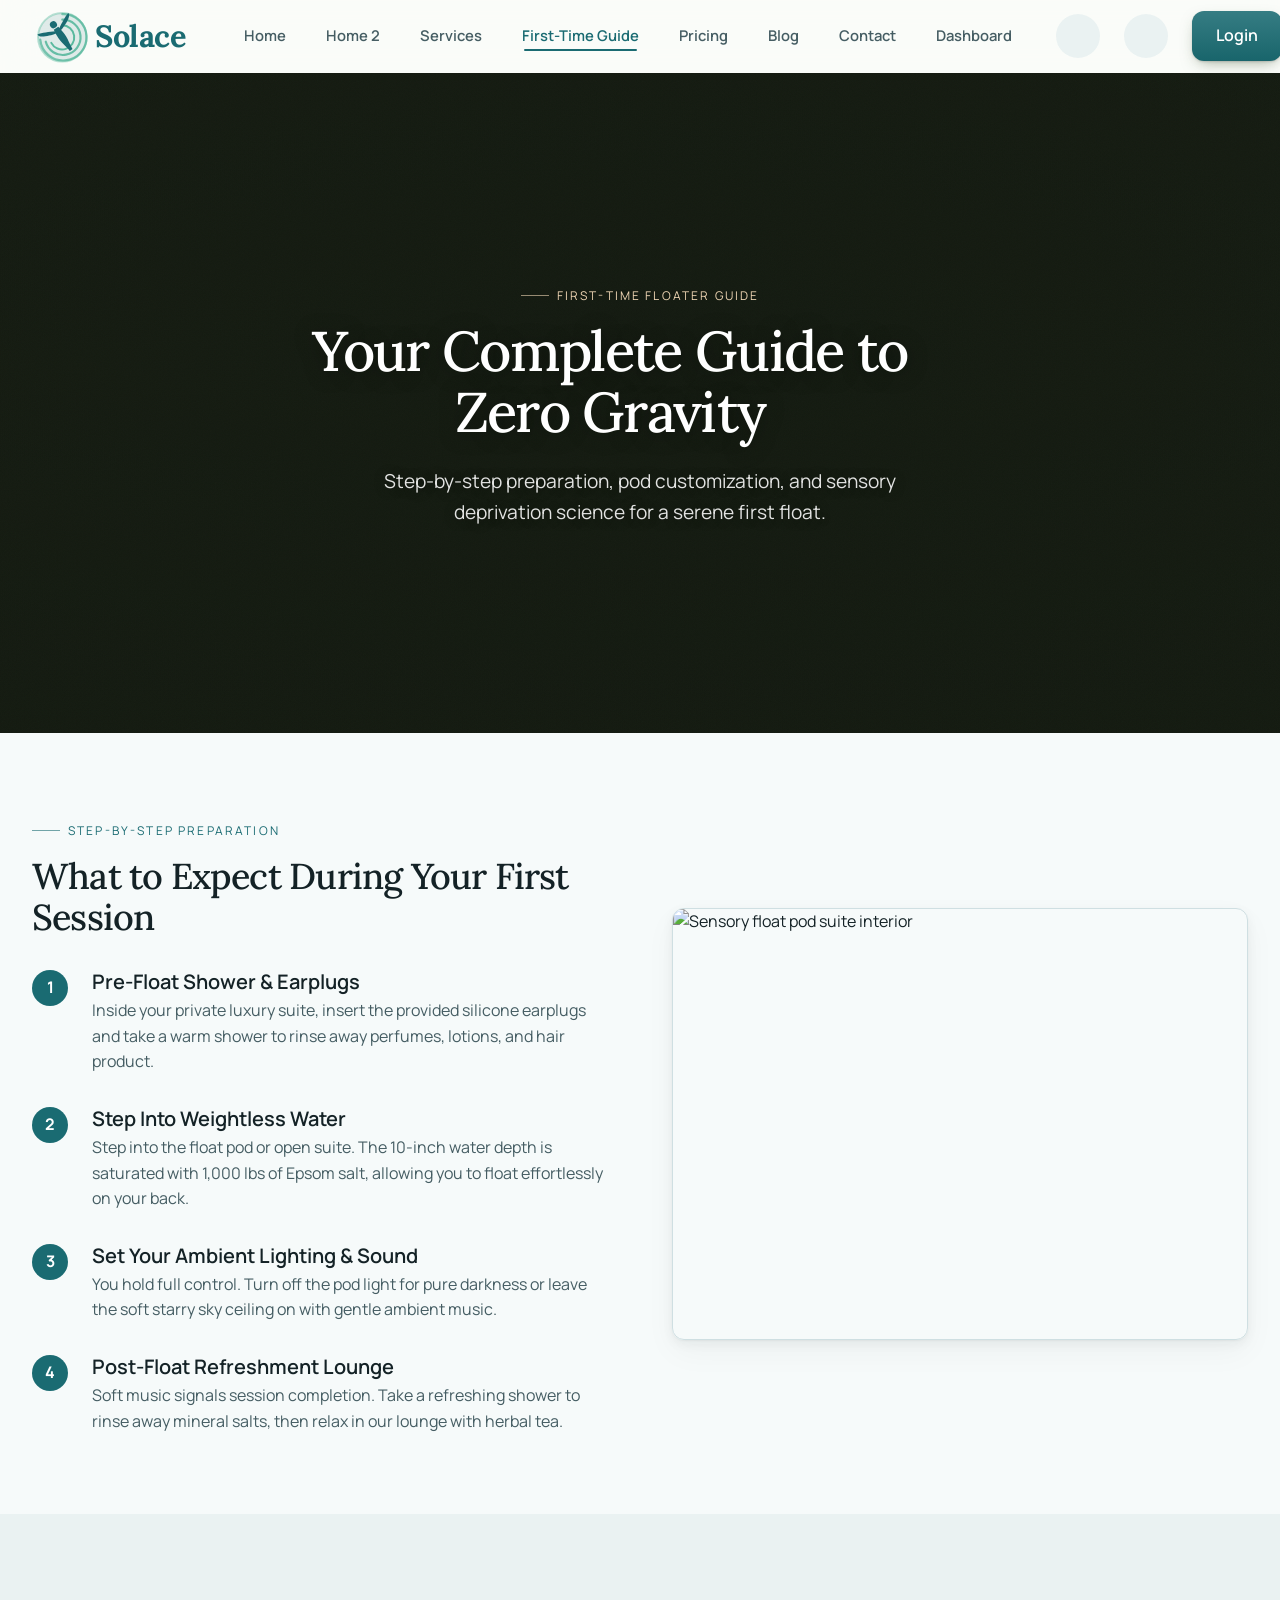
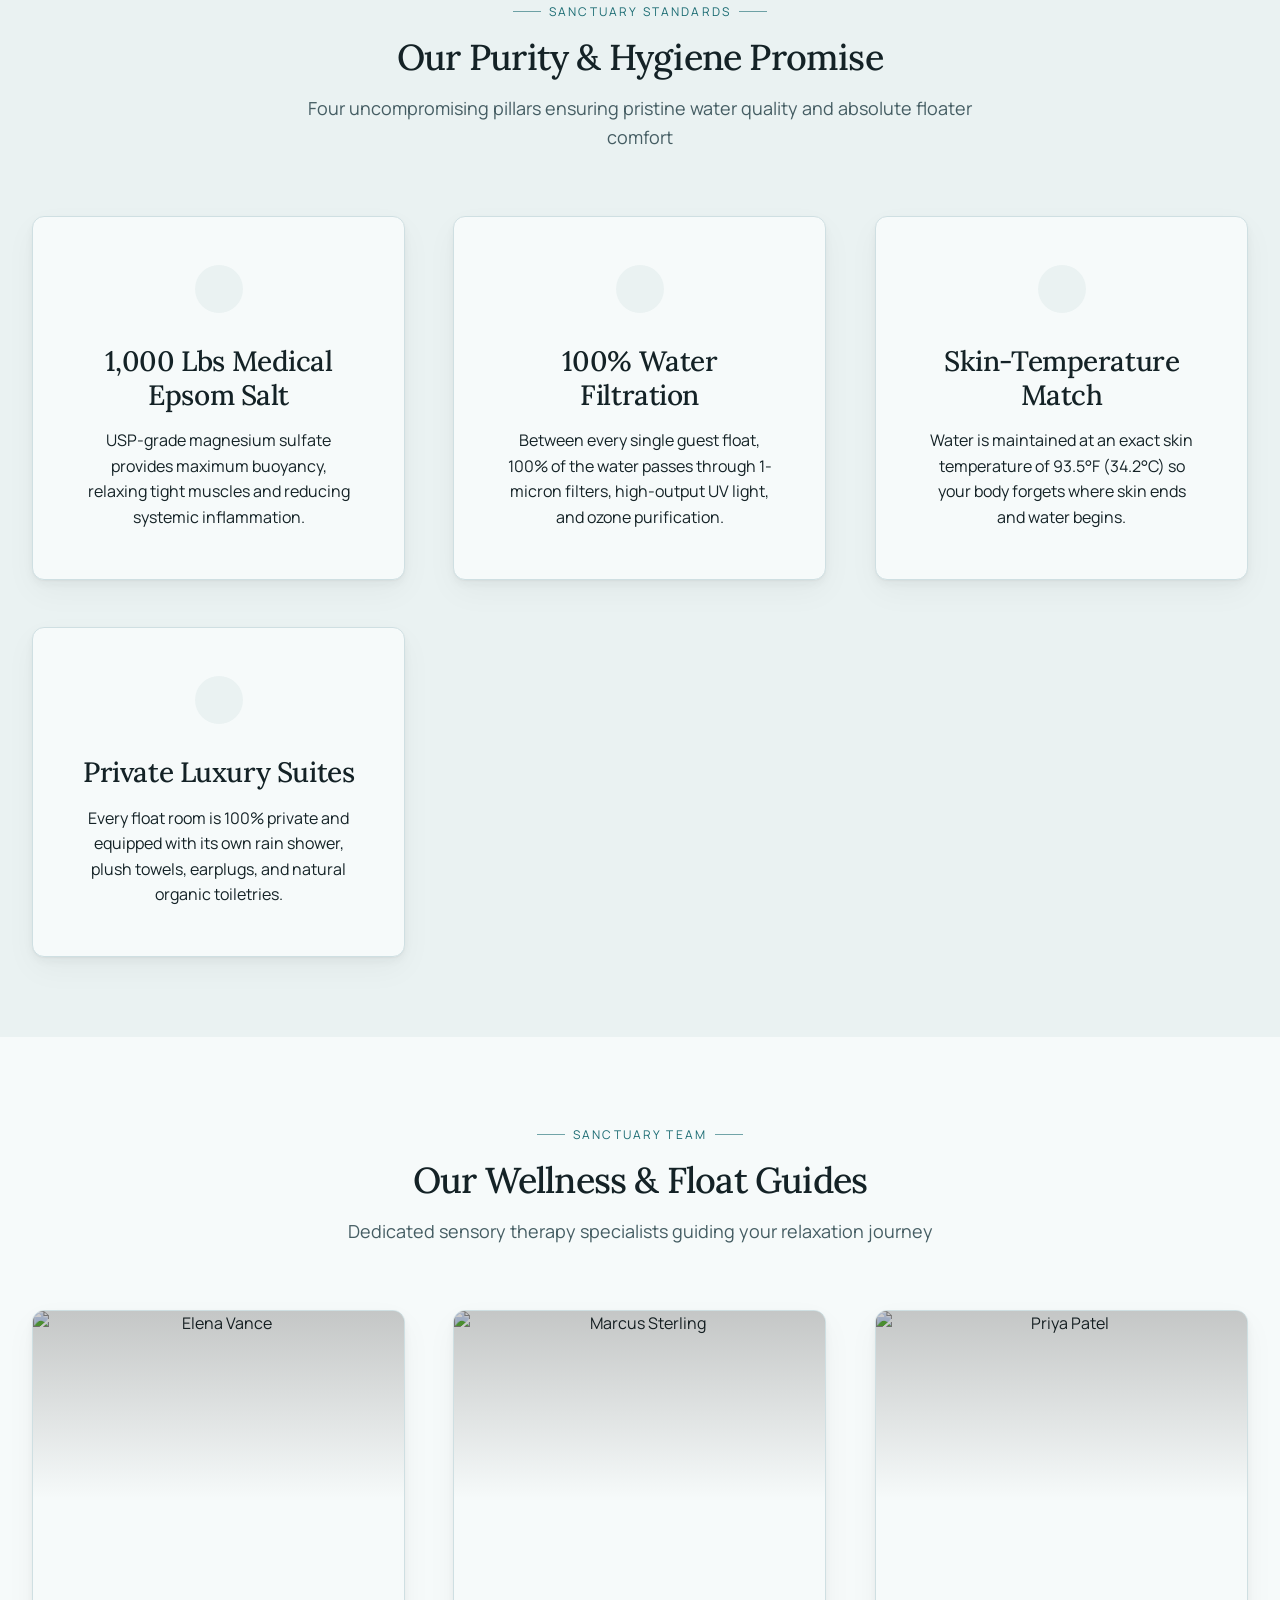
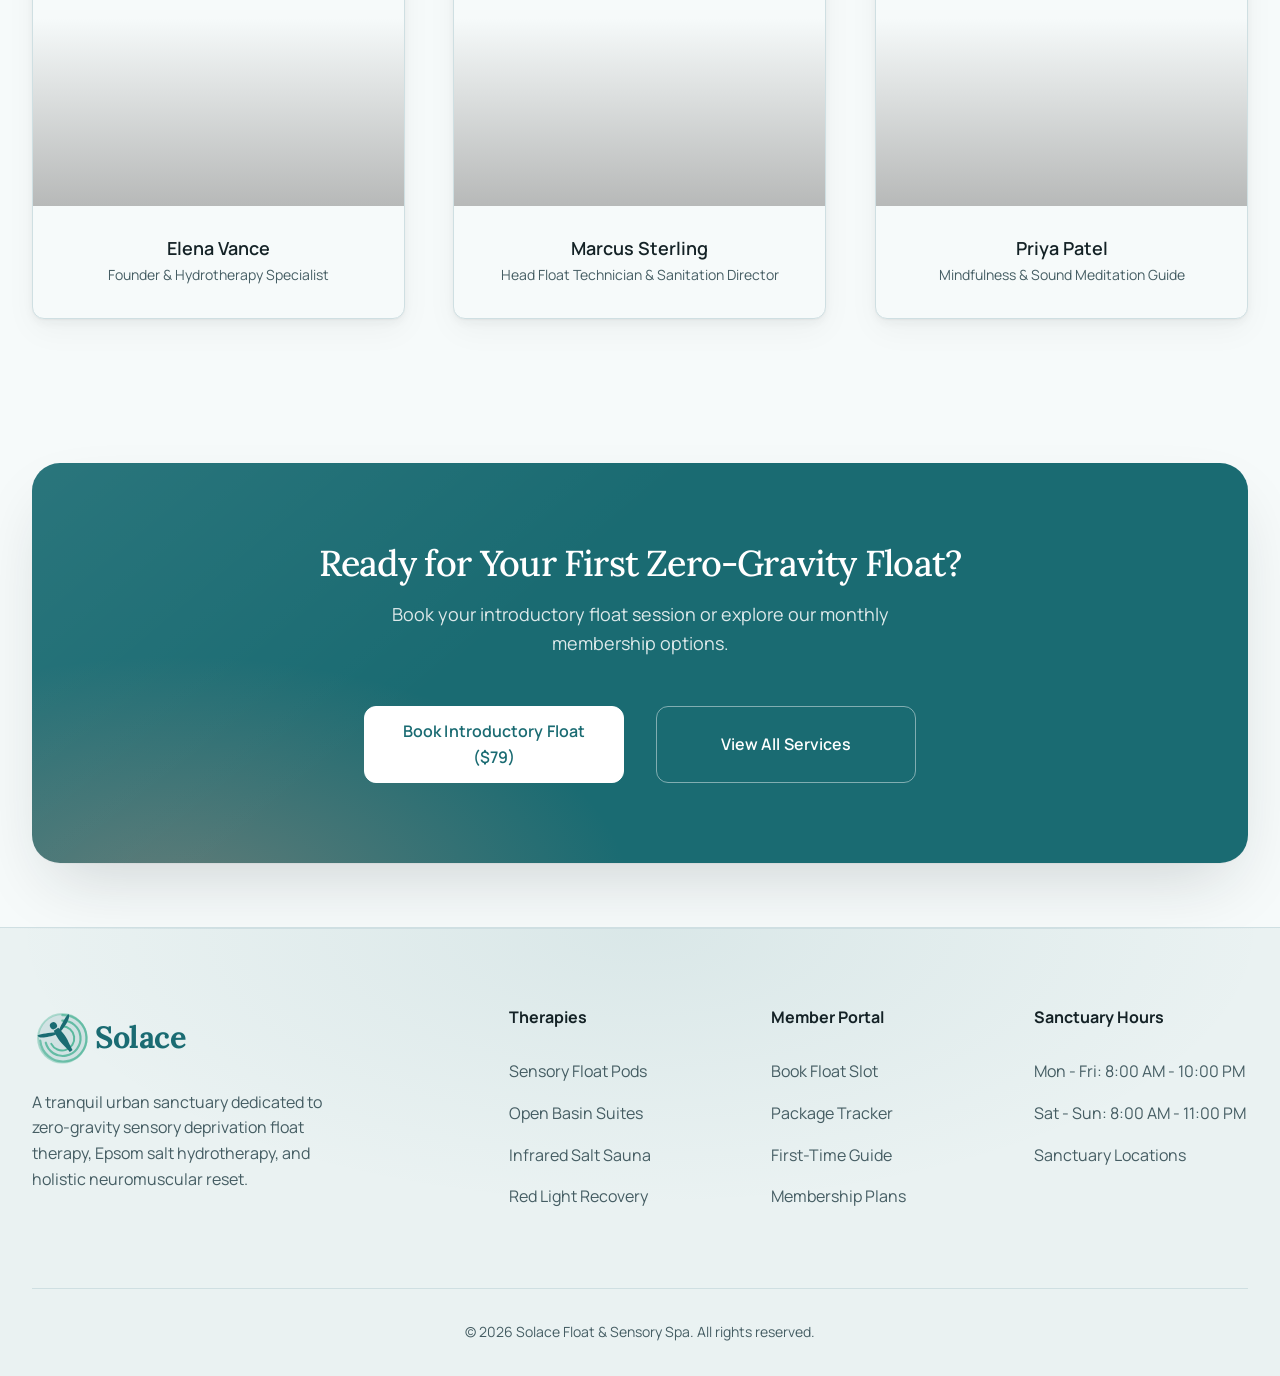
==== about.html @ 0d4f6004 "First commit" ====
<!DOCTYPE html>
<html lang="en">

<head>
    <meta charset="UTF-8">
    <meta name="viewport" content="width=device-width, initial-scale=1.0">
    <title>First-Time Floater Guide & Spa Story | Solace Float Spa</title>
    <link rel="icon" type="image/svg+xml" href="assets/images/favicon.svg">
    <meta name="description"
        content="Everything you need to know for your first float session at Solace Float Spa. Step-by-step preparation, zero-gravity buoyancy science, and sanctuary hygiene standards.">

    <!-- CSS -->
    <link rel="stylesheet" href="assets/css/style.css">
    <link rel="stylesheet" href="assets/css/rtl.css">

    <!-- Phosphor Icons -->
    <script src="https://unpkg.com/@phosphor-icons/web"></script>

    <style>
        .mission-media {
            border-radius: var(--radius-soft);
            overflow: hidden;
            border: 1px solid var(--color-border);
            box-shadow: var(--shadow-soft);
            transition: transform var(--transition-premium),
                box-shadow var(--transition-premium),
                border-color var(--transition-premium);
        }

        .mission-media img {
            display: block;
            width: 100%;
            height: 100%;
            object-fit: cover;
            transition: transform 0.7s var(--ease-premium);
        }

        .mission-media:hover {
            transform: translateY(-4px);
            box-shadow: var(--shadow-hover);
            border-color: var(--color-brand-secondary);
        }

        .mission-media:hover img {
            transform: scale(1.06);
        }

        .values-grid {
            display: grid;
            grid-template-columns: repeat(auto-fit, minmax(280px, 1fr));
            gap: var(--space-6);
            margin-top: var(--space-8);
        }

        .value-card {
            background: var(--color-bg-primary);
            border: 1px solid var(--color-border);
            padding: var(--space-6);
            border-radius: var(--radius-soft);
            text-align: center;
            transition: transform var(--transition-fast);
        }

        .value-card:hover {
            transform: translateY(-4px);
            box-shadow: var(--shadow-soft);
        }

        .value-icon {
            width: 48px;
            height: 48px;
            background: var(--color-bg-secondary);
            color: var(--color-brand-accent);
            border-radius: 50%;
            display: flex;
            align-items: center;
            justify-content: center;
            font-size: 1.5rem;
            margin: 0 auto var(--space-4);
        }

        .team-grid {
            display: grid;
            grid-template-columns: repeat(auto-fit, minmax(220px, 1fr));
            gap: var(--space-6);
            margin-top: var(--space-8);
        }

        .team-card {
            background: var(--color-bg-primary);
            border: 1px solid var(--color-border);
            border-radius: var(--radius-soft);
            overflow: hidden;
            text-align: center;
            transition: transform var(--transition-fast);
        }

        .team-card:hover {
            transform: translateY(-4px);
            box-shadow: var(--shadow-soft);
        }

        .team-img-wrapper {
            aspect-ratio: 3 / 4;
            overflow: hidden;
        }

        .team-img {
            display: block;
            width: 100%;
            height: 100%;
            object-fit: cover;
        }

        .team-info {
            padding: var(--space-4);
        }

        .team-info h4 {
            font-size: 1.125rem;
            margin-bottom: 0.25rem;
        }

        .team-info p {
            color: var(--color-text-secondary);
            font-size: 0.875rem;
        }
    </style>
</head>

<body style="background-color: var(--color-bg-primary);">
    <!-- Navbar -->
    <header class="navbar">
        <div class="container navbar-container">
            <a href="index.html" class="navbar-brand">
                <svg class="brand-logo" viewBox="0 0 200 60" preserveAspectRatio="xMinYMid meet" role="img" aria-label="Solace">
                    <title>Solace</title>
                    <g transform="translate(4, 4) scale(1.15)">
                        <circle cx="24" cy="24" r="22" fill="#1A6B72" opacity="0.12"/>
                        <circle cx="24" cy="24" r="22" fill="none" stroke="#52B69A" stroke-width="1.8" opacity="0.4"/>
                        <path d="M 24 3 A 21 21 0 1 1 4 26" fill="none" stroke="#52B69A" stroke-width="2" stroke-linecap="round" opacity="0.75"/>
                        <path d="M 24 8 A 16 16 0 1 1 9 28" fill="none" stroke="#52B69A" stroke-width="2" stroke-linecap="round" opacity="0.85"/>
                        <path d="M 24 13 A 11 11 0 1 1 14 29" fill="none" stroke="#52B69A" stroke-width="1.8" stroke-linecap="round" opacity="0.95"/>
                        <g transform="translate(24, 24) rotate(-35) translate(-24, -24)">
                            <circle cx="24" cy="10" r="3.2" fill="#1A6B72"/>
                            <path d="M 21.5 14 C 21.5 14 20 22 21 28 C 22 33 22.5 38 22.5 38 L 25.5 38 C 25.5 38 26 33 27 28 C 28 22 26.5 14 26.5 14 Z" fill="#1A6B72"/>
                            <path d="M 22 16 C 17 13 11 10 7 9 C 6.5 10.5 8 12.5 12 14.5 C 16 16.5 21.5 18 21.5 18 Z" fill="#1A6B72"/>
                            <path d="M 26 16 C 31 13 37 10 41 9 C 41.5 10.5 40 12.5 36 14.5 C 32 16.5 26.5 18 26.5 18 Z" fill="#1A6B72"/>
                        </g>
                    </g>
                    <text class="brand-text" x="66" y="42" font-family="'Lora','Georgia',serif" font-weight="700" font-size="34" letter-spacing="-0.5" fill="currentColor">Solace</text>
                </svg>
            </a>

            <nav class="navbar-menu">
                <ul class="navbar-nav">
                    <li><a href="index.html" class="nav-link">Home</a></li>
                    <li><a href="home2.html" class="nav-link">Home 2</a></li>
                    <li><a href="browse-schools.html" class="nav-link">Services</a></li>
                    <li><a href="about.html" class="nav-link active">First-Time Guide</a></li>
                    <li><a href="application-detail.html" class="nav-link">Pricing</a></li>
                    <li><a href="blog.html" class="nav-link">Blog</a></li>
                    <li><a href="contact.html" class="nav-link">Contact</a></li>
                    <li><a href="parent-dashboard.html" class="nav-link">Dashboard</a></li>
                </ul>
                <div class="navbar-actions">
                    <button class="theme-toggle" aria-label="Toggle Theme">
                        <i class="ph ph-moon"></i>
                    </button>
                    <button class="rtl-toggle" aria-label="Toggle RTL">
                        <i class="ph ph-arrows-left-right"></i>
                    </button>
                    <a href="login.html" class="btn btn-primary">Login</a>
                </div>
            </nav>

            <!-- Mobile Toggle -->
            <button class="nav-toggle" aria-label="Open Menu">
                <i class="ph ph-list"></i>
            </button>
        </div>
    </header>

    <!-- Mobile Drawer -->
    <div class="drawer-overlay" id="drawerOverlay"></div>
    <div class="mobile-drawer" id="mobileDrawer">
        <div class="drawer-header">
            <a href="index.html" class="navbar-brand">
                <svg class="brand-logo" viewBox="0 0 180 56" preserveAspectRatio="xMinYMid meet" role="img" aria-label="Solace">
                    <title>Solace</title>
                    <g transform="translate(2, 2) scale(1.05)">
                        <circle cx="24" cy="24" r="22" fill="#1A6B72" opacity="0.12"/>
                        <circle cx="24" cy="24" r="22" fill="none" stroke="#52B69A" stroke-width="1.8" opacity="0.4"/>
                        <path d="M 24 3 A 21 21 0 1 1 4 26" fill="none" stroke="#52B69A" stroke-width="2" stroke-linecap="round" opacity="0.75"/>
                        <path d="M 24 8 A 16 16 0 1 1 9 28" fill="none" stroke="#52B69A" stroke-width="2" stroke-linecap="round" opacity="0.85"/>
                        <path d="M 24 13 A 11 11 0 1 1 14 29" fill="none" stroke="#52B69A" stroke-width="1.8" stroke-linecap="round" opacity="0.95"/>
                        <g transform="translate(24, 24) rotate(-35) translate(-24, -24)">
                            <circle cx="24" cy="10" r="3.2" fill="#1A6B72"/>
                            <path d="M 21.5 14 C 21.5 14 20 22 21 28 C 22 33 22.5 38 22.5 38 L 25.5 38 C 25.5 38 26 33 27 28 C 28 22 26.5 14 26.5 14 Z" fill="#1A6B72"/>
                            <path d="M 22 16 C 17 13 11 10 7 9 C 6.5 10.5 8 12.5 12 14.5 C 16 16.5 21.5 18 21.5 18 Z" fill="#1A6B72"/>
                            <path d="M 26 16 C 31 13 37 10 41 9 C 41.5 10.5 40 12.5 36 14.5 C 32 16.5 26.5 18 26.5 18 Z" fill="#1A6B72"/>
                        </g>
                    </g>
                    <text class="brand-text" x="62" y="39" font-family="'Lora','Georgia',serif" font-weight="700" font-size="30" letter-spacing="-0.5" fill="currentColor">Solace</text>
                </svg>
            </a>
            <button class="drawer-close" aria-label="Close Menu">
                <i class="ph ph-x"></i>
            </button>
        </div>
        <nav class="drawer-nav">
            <a href="index.html" class="nav-link">Home</a>
            <a href="home2.html" class="nav-link">Home 2</a>
            <a href="browse-schools.html" class="nav-link">Services</a>
            <a href="about.html" class="nav-link active">First-Time Guide</a>
            <a href="application-detail.html" class="nav-link">Pricing</a>
            <a href="blog.html" class="nav-link">Blog</a>
            <a href="contact.html" class="nav-link">Contact</a>
            <a href="parent-dashboard.html" class="nav-link">Dashboard</a>
        </nav>
        <div class="drawer-actions">
            <div style="display: flex; gap: var(--space-2); margin-bottom: var(--space-4);">
                <button class="theme-toggle" aria-label="Toggle Theme">
                    <i class="ph ph-moon"></i>
                </button>
                <button class="rtl-toggle" aria-label="Toggle RTL">
                    <i class="ph ph-arrows-left-right"></i>
                </button>
            </div>
            <a href="login.html" class="btn btn-primary" style="width: 100%;">Login</a>
        </div>
    </div>

    <!-- Main Content -->
    <main>
        <!-- Page Header -->
        <section class="section hero-bg hero-bg--left"
            style="--hero-image: url('https://images.unsplash.com/photo-1544161515-4ab6ce6db874?auto=format&fit=crop&w=2000&q=80'); padding: var(--space-10) 0;">
            <div class="container">
                <div class="hero-bg-inner">
                    <span class="eyebrow">First-Time Floater Guide</span>
                    <h1 style="max-width: 700px; margin-bottom: var(--space-3);">Your Complete Guide to Zero Gravity</h1>
                    <p class="hero-lead" style="max-width: 600px;">Step-by-step preparation, pod customization, and sensory deprivation science for a serene first float.</p>
                </div>
            </div>
        </section>

        <!-- Guide Steps Section -->
        <section class="section">
            <div class="container">
                <div style="display: grid; grid-template-columns: repeat(auto-fit, minmax(320px, 1fr)); gap: var(--space-8); align-items: center;">
                    <div>
                        <span class="eyebrow">Step-By-Step Preparation</span>
                        <h2 style="font-family: var(--font-display); margin-bottom: var(--space-4);">What to Expect During Your First Session</h2>
                        
                        <div style="display: flex; flex-direction: column; gap: var(--space-4);">
                            <div style="display: flex; gap: var(--space-3);">
                                <div style="width: 36px; height: 36px; border-radius: 50%; background: var(--color-brand-accent); color: white; display: flex; align-items: center; justify-content: center; font-weight: 700; flex-shrink: 0;">1</div>
                                <div>
                                    <h4 style="margin-bottom: 0.25rem;">Pre-Float Shower &amp; Earplugs</h4>
                                    <p style="color: var(--color-text-secondary); margin: 0;">Inside your private luxury suite, insert the provided silicone earplugs and take a warm shower to rinse away perfumes, lotions, and hair product.</p>
                                </div>
                            </div>
                            <div style="display: flex; gap: var(--space-3);">
                                <div style="width: 36px; height: 36px; border-radius: 50%; background: var(--color-brand-accent); color: white; display: flex; align-items: center; justify-content: center; font-weight: 700; flex-shrink: 0;">2</div>
                                <div>
                                    <h4 style="margin-bottom: 0.25rem;">Step Into Weightless Water</h4>
                                    <p style="color: var(--color-text-secondary); margin: 0;">Step into the float pod or open suite. The 10-inch water depth is saturated with 1,000 lbs of Epsom salt, allowing you to float effortlessly on your back.</p>
                                </div>
                            </div>
                            <div style="display: flex; gap: var(--space-3);">
                                <div style="width: 36px; height: 36px; border-radius: 50%; background: var(--color-brand-accent); color: white; display: flex; align-items: center; justify-content: center; font-weight: 700; flex-shrink: 0;">3</div>
                                <div>
                                    <h4 style="margin-bottom: 0.25rem;">Set Your Ambient Lighting &amp; Sound</h4>
                                    <p style="color: var(--color-text-secondary); margin: 0;">You hold full control. Turn off the pod light for pure darkness or leave the soft starry sky ceiling on with gentle ambient music.</p>
                                </div>
                            </div>
                            <div style="display: flex; gap: var(--space-3);">
                                <div style="width: 36px; height: 36px; border-radius: 50%; background: var(--color-brand-accent); color: white; display: flex; align-items: center; justify-content: center; font-weight: 700; flex-shrink: 0;">4</div>
                                <div>
                                    <h4 style="margin-bottom: 0.25rem;">Post-Float Refreshment Lounge</h4>
                                    <p style="color: var(--color-text-secondary); margin: 0;">Soft music signals session completion. Take a refreshing shower to rinse away mineral salts, then relax in our lounge with herbal tea.</p>
                                </div>
                            </div>
                        </div>
                    </div>
                    <div class="mission-media" style="aspect-ratio: 4/3;">
                        <img src="https://images.unsplash.com/photo-1519823551278-64ac92734fb1?auto=format&fit=crop&w=1200&q=80" alt="Sensory float pod suite interior">
                    </div>
                </div>
            </div>
        </section>

        <!-- Our Purity Values -->
        <section class="section" style="background-color: var(--color-bg-secondary);">
            <div class="container">
                <div class="section-header" style="text-align: center;">
                    <span class="eyebrow">Sanctuary Standards</span>
                    <h2>Our Purity &amp; Hygiene Promise</h2>
                    <p class="subtext">Four uncompromising pillars ensuring pristine water quality and absolute floater comfort</p>
                </div>

                <div class="values-grid">
                    <div class="value-card">
                        <div class="value-icon">
                            <i class="ph ph-drop"></i>
                        </div>
                        <h3>1,000 Lbs Medical Epsom Salt</h3>
                        <p>USP-grade magnesium sulfate provides maximum buoyancy, relaxing tight muscles and reducing systemic inflammation.</p>
                    </div>

                    <div class="value-card">
                        <div class="value-icon">
                            <i class="ph ph-shield-check"></i>
                        </div>
                        <h3>100% Water Filtration</h3>
                        <p>Between every single guest float, 100% of the water passes through 1-micron filters, high-output UV light, and ozone purification.</p>
                    </div>

                    <div class="value-card">
                        <div class="value-icon">
                            <i class="ph ph-thermometer"></i>
                        </div>
                        <h3>Skin-Temperature Match</h3>
                        <p>Water is maintained at an exact skin temperature of 93.5°F (34.2°C) so your body forgets where skin ends and water begins.</p>
                    </div>

                    <div class="value-card">
                        <div class="value-icon">
                            <i class="ph ph-house-line"></i>
                        </div>
                        <h3>Private Luxury Suites</h3>
                        <p>Every float room is 100% private and equipped with its own rain shower, plush towels, earplugs, and natural organic toiletries.</p>
                    </div>
                </div>
            </div>
        </section>

        <!-- Float Guides Team -->
        <section class="section">
            <div class="container">
                <div class="section-header" style="text-align: center;">
                    <span class="eyebrow">Sanctuary Team</span>
                    <h2>Our Wellness &amp; Float Guides</h2>
                    <p class="subtext">Dedicated sensory therapy specialists guiding your relaxation journey</p>
                </div>

                <div class="team-grid">
                    <div class="team-card">
                        <div class="team-img-wrapper">
                            <img src="https://images.unsplash.com/photo-1544005313-94ddf0286df2?auto=format&fit=crop&w=600&q=80" alt="Elena Vance" class="team-img">
                        </div>
                        <div class="team-info">
                            <h4>Elena Vance</h4>
                            <p>Founder &amp; Hydrotherapy Specialist</p>
                        </div>
                    </div>
                    <div class="team-card">
                        <div class="team-img-wrapper">
                            <img src="https://images.unsplash.com/photo-1507003211169-0a1dd7228f2d?auto=format&fit=crop&w=600&q=80" alt="Marcus Sterling" class="team-img">
                        </div>
                        <div class="team-info">
                            <h4>Marcus Sterling</h4>
                            <p>Head Float Technician &amp; Sanitation Director</p>
                        </div>
                    </div>
                    <div class="team-card">
                        <div class="team-img-wrapper">
                            <img src="https://images.unsplash.com/photo-1573496359142-b8d87734a5a2?auto=format&fit=crop&w=600&q=80" alt="Priya Patel" class="team-img">
                        </div>
                        <div class="team-info">
                            <h4>Priya Patel</h4>
                            <p>Mindfulness &amp; Sound Meditation Guide</p>
                        </div>
                    </div>
                </div>
            </div>
        </section>

        <!-- CTA Section -->
        <section class="section"
            style="background-color: var(--color-brand-accent); color: white; text-align: center; margin: var(--space-8) var(--space-4); border-radius: var(--radius-soft);">
            <div class="container">
                <h2 style="color: white; font-family: var(--font-display);">Ready for Your First Zero-Gravity Float?</h2>
                <p style="color: rgba(255,255,255,0.85); font-size: 1.125rem; max-width: 600px; margin: 0 auto var(--space-6);">
                    Book your introductory float session or explore our monthly membership options.</p>
                <div class="cta-actions">
                    <a href="register.html" class="btn cta-btn cta-btn-solid">Book Introductory Float ($79)</a>
                    <a href="browse-schools.html" class="btn cta-btn cta-btn-ghost">View All Services</a>
                </div>
            </div>
        </section>
    </main>

    <!-- Footer -->
    <footer class="footer">
        <div class="container">
            <div class="footer-grid">
                <div class="footer-brand">
                    <a href="index.html" class="navbar-brand">
                        <svg class="brand-logo" viewBox="0 0 200 60" preserveAspectRatio="xMinYMid meet" role="img" aria-label="Solace">
                            <title>Solace</title>
                            <g transform="translate(4, 4) scale(1.15)">
                                <circle cx="24" cy="24" r="22" fill="#1A6B72" opacity="0.12"/>
                                <circle cx="24" cy="24" r="22" fill="none" stroke="#52B69A" stroke-width="1.8" opacity="0.4"/>
                                <path d="M 24 3 A 21 21 0 1 1 4 26" fill="none" stroke="#52B69A" stroke-width="2" stroke-linecap="round" opacity="0.75"/>
                                <path d="M 24 8 A 16 16 0 1 1 9 28" fill="none" stroke="#52B69A" stroke-width="2" stroke-linecap="round" opacity="0.85"/>
                                <path d="M 24 13 A 11 11 0 1 1 14 29" fill="none" stroke="#52B69A" stroke-width="1.8" stroke-linecap="round" opacity="0.95"/>
                                <g transform="translate(24, 24) rotate(-35) translate(-24, -24)">
                                    <circle cx="24" cy="10" r="3.2" fill="#1A6B72"/>
                                    <path d="M 21.5 14 C 21.5 14 20 22 21 28 C 22 33 22.5 38 22.5 38 L 25.5 38 C 25.5 38 26 33 27 28 C 28 22 26.5 14 26.5 14 Z" fill="#1A6B72"/>
                                    <path d="M 22 16 C 17 13 11 10 7 9 C 6.5 10.5 8 12.5 12 14.5 C 16 16.5 21.5 18 21.5 18 Z" fill="#1A6B72"/>
                                    <path d="M 26 16 C 31 13 37 10 41 9 C 41.5 10.5 40 12.5 36 14.5 C 32 16.5 26.5 18 26.5 18 Z" fill="#1A6B72"/>
                                </g>
                            </g>
                            <text class="brand-text" x="66" y="42" font-family="'Lora','Georgia',serif" font-weight="700" font-size="34" letter-spacing="-0.5" fill="currentColor">Solace</text>
                        </svg>
                    </a>
                    <p class="footer-desc">A tranquil urban sanctuary dedicated to zero-gravity sensory deprivation float therapy, Epsom salt hydrotherapy, and holistic neuromuscular reset.</p>
                    <div
                        style="display: flex; gap: var(--space-2); font-size: 1.5rem; color: var(--color-text-secondary);">
                        <a href="#" aria-label="Solace Float Spa on X"><i class="ph-fill ph-x-logo"></i></a>
                        <a href="#"><i class="ph-fill ph-facebook-logo"></i></a>
                        <a href="#"><i class="ph-fill ph-instagram-logo"></i></a>
                    </div>
                </div>

                <div>
                    <h4 class="footer-heading">Therapies</h4>
                    <ul class="footer-links">
                        <li><a href="browse-schools.html">Sensory Float Pods</a></li>
                        <li><a href="browse-schools.html">Open Basin Suites</a></li>
                        <li><a href="browse-schools.html">Infrared Salt Sauna</a></li>
                        <li><a href="browse-schools.html">Red Light Recovery</a></li>
                    </ul>
                </div>

                <div>
                    <h4 class="footer-heading">Member Portal</h4>
                    <ul class="footer-links">
                        <li><a href="parent-dashboard.html">Book Float Slot</a></li>
                        <li><a href="parent-dashboard.html">Package Tracker</a></li>
                        <li><a href="about.html">First-Time Guide</a></li>
                        <li><a href="application-detail.html">Membership Plans</a></li>
                    </ul>
                </div>

                <div>
                    <h4 class="footer-heading">Sanctuary Hours</h4>
                    <ul class="footer-links">
                        <li><a href="#">Mon - Fri: 8:00 AM - 10:00 PM</a></li>
                        <li><a href="#">Sat - Sun: 8:00 AM - 11:00 PM</a></li>
                        <li><a href="contact.html">Sanctuary Locations</a></li>
                    </ul>
                </div>
            </div>
            <div class="footer-bottom">
                <p>&copy; 2026 Solace Float &amp; Sensory Spa. All rights reserved.</p>
            </div>
        </div>
    </footer>

    <!-- Scripts -->
    <script src="assets/js/main.js"></script>
    <script src="assets/js/interactive.js"></script>
</body>

</html>
---- assets/css/style.css ----
/* 
  Solace Float Spa - Float Therapy & Sensory Deprivation Sanctuary
  Design System: Serene Mineral × Deep Tranquility
*/

@import url('https://fonts.googleapis.com/css2?family=Lora:ital,wght@0,400;0,500;0,600;1,400&family=Manrope:wght@400;500;600;700&display=swap');

:root {
  /* Colors - Base Theme (Light) */
  --color-bg-primary: #F6FAFA; /* Soft mineral tranquil mist */
  --color-bg-secondary: #EAF2F2; /* Mineral sea-foam stone */
  --color-text-primary: #142226; /* Deep ocean charcoal */
  --color-text-secondary: #455D63; /* Muted slate teal */
  --color-border: #CFDFE2;
  
  /* Brand Colors */
  --color-brand-primary: #EAF2F2; 
  --color-brand-secondary: #52B69A; /* Mineral Seafoam Accent */
  --color-brand-accent: #1A6B72; /* Deep Serene Spa Teal */
  --color-brand-accent-hover: #125157;
  --color-accent-ink: #1A6B72;   /* Accent used as *text* — overridden in dark */

  /* Status Palette */
  --color-status-applied: #2563EB;
  --color-status-applied-bg: #EFF6FF;
  --color-status-review: #8B5CF6;
  --color-status-review-bg: #F5F3FF;
  --color-status-shortlist: #14B8A6;
  --color-status-shortlist-bg: #F0FDFA;
  --color-status-interview: #F59E0B;
  --color-status-interview-bg: #FFFBEB;
  --color-status-admitted: #10B981;
  --color-status-admitted-bg: #ECFDF5;
  --color-status-waitlist: #EAB308;
  --color-status-waitlist-bg: #FEFCE8;
  --color-status-reject: #EF4444;
  --color-status-reject-bg: #FEF2F2;

  /* Typography */
  --font-display: 'Lora', serif;
  --font-body: 'Manrope', sans-serif;
  
  /* Spacing Scale (8px base) */
  --space-1: 0.5rem;   /* 8px */
  --space-2: 1rem;     /* 16px */
  --space-3: 1.5rem;   /* 24px */
  --space-4: 2rem;     /* 32px */
  --space-5: 2.5rem;   /* 40px */
  --space-6: 3rem;     /* 48px */
  --space-8: 4rem;     /* 64px */
  --space-10: 5rem;    /* 80px */
  --space-12: 6rem;    /* 96px */

  /* Border Radius */
  --radius-soft: 12px;
  --radius-full: 9999px;

  /* Shadows - layered for depth rather than a single flat blur */
  --shadow-soft:
    0 1px 2px rgba(20, 34, 38, 0.04),
    0 4px 12px rgba(20, 34, 38, 0.05),
    0 12px 32px rgba(20, 34, 38, 0.04);
  --shadow-hover:
    0 2px 4px rgba(20, 34, 38, 0.05),
    0 10px 24px rgba(20, 34, 38, 0.08),
    0 24px 56px rgba(20, 34, 38, 0.08);
  --shadow-inner: inset 0 2px 4px 0 rgba(0, 0, 0, 0.02);
  --shadow-lift:
    0 1px 1px rgba(20, 34, 38, 0.03),
    0 30px 70px -20px rgba(20, 34, 38, 0.18);

  /* Premium accents */
  --color-brass: #4A9E9B;          /* Muted aqua brass for hairlines & marks */
  --color-eyebrow: #1A6B72;
  --color-accent-tint: rgba(26, 107, 114, 0.08);
  --color-secondary-tint: rgba(82, 182, 154, 0.15);
  --surface-elevated: #FFFFFF;
  --hairline: linear-gradient(90deg, transparent, var(--color-border) 18%, var(--color-border) 82%, transparent);
  --sheen: linear-gradient(115deg, transparent 30%, rgba(255, 255, 255, 0.28) 50%, transparent 70%);
  --grain: url("data:image/svg+xml,%3Csvg xmlns='http://www.w3.org/2000/svg' width='160' height='160'%3E%3Cfilter id='n'%3E%3CfeTurbulence type='fractalNoise' baseFrequency='0.85' numOctaves='3'/%3E%3C/filter%3E%3Crect width='160' height='160' filter='url(%23n)' opacity='0.32'/%3E%3C/svg%3E");

  /* Radii */
  --radius-sm: 8px;
  --radius-lg: 20px;
  --radius-xl: 28px;

  /* Transitions */
  --transition-fast: 0.15s ease-in-out;
  --transition-normal: 0.3s ease-in-out;
  --ease-premium: cubic-bezier(0.16, 1, 0.3, 1);
  --ease-smooth: cubic-bezier(0.4, 0, 0.2, 1);
  --transition-premium: 0.5s var(--ease-premium);
}

/* Dark Theme Overrides */
[data-theme="dark"] {
  --color-bg-primary: #091316;
  --color-bg-secondary: #112025;
  --color-text-primary: #F0F8F8;
  --color-text-secondary: #92B1B7;
  --color-border: #1D333B;
  --color-brand-primary: #112025;
  --color-brand-accent: #187A83;
  --color-brand-accent-hover: #22939E;
  --color-accent-ink: #60D3C9;
  --color-eyebrow: #60D3C9;

  --shadow-soft:
    0 1px 2px rgba(0, 0, 0, 0.5),
    0 8px 24px rgba(0, 0, 0, 0.4);
  --shadow-hover:
    0 2px 4px rgba(0, 0, 0, 0.5),
    0 20px 48px rgba(0, 0, 0, 0.55);
  --shadow-lift: 0 30px 70px -20px rgba(0, 0, 0, 0.7);

  --color-accent-tint: rgba(96, 211, 201, 0.12);
  --color-secondary-tint: rgba(82, 182, 154, 0.16);
  --surface-elevated: #16272D;
  --sheen: linear-gradient(115deg, transparent 30%, rgba(255, 255, 255, 0.08) 50%, transparent 70%);

  /* Adjust status backgrounds for dark mode */
  --color-status-applied-bg: rgba(59, 130, 246, 0.15);
  --color-status-review-bg: rgba(139, 92, 246, 0.15);
  --color-status-shortlist-bg: rgba(20, 184, 166, 0.15);
  --color-status-interview-bg: rgba(245, 158, 11, 0.15);
  --color-status-admitted-bg: rgba(16, 185, 129, 0.15);
  --color-status-waitlist-bg: rgba(234, 179, 8, 0.15);
  --color-status-reject-bg: rgba(239, 68, 68, 0.15);
}

/* Base Reset & Styles */
*, *::before, *::after {
  box-sizing: border-box;
  margin: 0;
  padding: 0;
}

html {
  font-size: 16px;
  scroll-behavior: smooth;
}

body {
  font-family: var(--font-body);
  background-color: var(--color-bg-primary);
  color: var(--color-text-primary);
  line-height: 1.6;
  -webkit-font-smoothing: antialiased;
  -moz-osx-font-smoothing: grayscale;
  transition: background-color var(--transition-normal), color var(--transition-normal);
}

img, picture, video, canvas, svg {
  display: block;
  max-width: 100%;
}

input, button, textarea, select {
  font: inherit;
}

button {
  cursor: pointer;
  background: none;
  border: none;
  /* Without this a button keeps the UA ButtonText colour rather than the
     theme ink, so any button whose label is not explicitly coloured turns
     near-black on the dark surfaces (e.g. the dashboard message list). */
  color: inherit;
}

a {
  color: inherit;
  text-decoration: none;
  transition: color var(--transition-fast);
}

ul, ol {
  list-style: none;
}

/* Typography Base */
h1, h2, h3, h4, h5, h6 {
  font-family: var(--font-display);
  font-weight: 500;
  line-height: 1.2;
  color: var(--color-text-primary);
  margin-bottom: var(--space-2);
}

.dashboard-layout h1, .dashboard-layout h2, .dashboard-layout h3, 
.dashboard-layout h4, .dashboard-layout h5, .dashboard-layout h6 {
  font-family: var(--font-body); /* Dashboard uses grotesk */
  font-weight: 600;
}

h1 { font-size: 3rem; font-weight: 500; letter-spacing: -0.02em; } /* Max 580 effectively */
h2 { font-size: 2.25rem; font-weight: 500; letter-spacing: -0.01em; } /* Max 540 */
h3 { font-size: 1.75rem; font-weight: 500; } /* Max 520 */
h4 { font-size: 1.25rem; font-weight: 600; font-family: var(--font-body); }
h5 { font-size: 1rem; font-weight: 600; font-family: var(--font-body); }

p { margin-bottom: var(--space-3); }
p:last-child { margin-bottom: 0; }

/* Global Alignment (Step 3) */
.section-header {
  text-align: center;
  margin-bottom: var(--space-8);
  max-width: 700px;
  margin-inline: auto;
}

.section-header .subtext {
  color: var(--color-text-secondary);
  font-size: 1.125rem;
}

/* Layout Utilities */
.container {
  width: 100%;
  max-width: 1280px;
  margin: 0 auto;
  padding: 0 var(--space-4);
}

.section {
  padding: var(--space-10) 0;
}

/* Buttons */
.btn {
  display: inline-flex;
  align-items: center;
  justify-content: center;
  gap: var(--space-1);
  padding: 0.75rem 1.5rem;
  border-radius: var(--radius-soft);
  font-family: var(--font-body);
  font-weight: 600;
  font-size: 1rem;
  transition: all var(--transition-fast);
  text-align: center;
}

.btn-primary {
  background-color: var(--color-brand-accent);
  color: #FFFFFF;
}

.btn-primary:hover {
  background-color: var(--color-brand-accent-hover);
  transform: translateY(-1px);
}

.btn-secondary {
  background-color: var(--color-brand-secondary);
  color: #FFFFFF;
}

.btn-secondary:hover {
  filter: brightness(0.95);
  transform: translateY(-1px);
}

.btn-outline {
  background-color: transparent;
  border: 1px solid var(--color-border);
  color: var(--color-text-primary);
}

.btn-outline:hover {
  border-color: var(--color-text-primary);
  background-color: var(--color-bg-secondary);
}

.btn-ghost {
  background-color: transparent;
  color: var(--color-text-primary);
}

.btn-ghost:hover {
  background-color: var(--color-bg-secondary);
}

/* School Cards (Step 3) */
.school-card {
  display: flex;
  flex-direction: column;
  align-items: center;
  background-color: var(--color-bg-primary);
  border: 1px solid var(--color-border);
  border-radius: var(--radius-soft);
  overflow: hidden;
  transition: box-shadow var(--transition-fast), transform var(--transition-fast);
  height: 100%;
  text-align: center;
}

.school-card:hover {
  box-shadow: var(--shadow-hover);
  transform: translateY(-4px);
}

.school-card-img-wrapper {
  width: 100%;
  height: 200px;
  overflow: hidden;
  position: relative;
}

.school-card-img {
  width: 100%;
  height: 100%;
  object-fit: cover;
  transition: transform var(--transition-normal);
}

.school-card:hover .school-card-img {
  transform: scale(1.05);
}

.school-card-content {
  padding: var(--space-4);
  display: flex;
  flex-direction: column;
  align-items: center;
  flex-grow: 1;
  width: 100%;
}

.school-board-tag {
  background-color: var(--color-bg-secondary);
  color: var(--color-text-secondary);
  padding: 0.25rem 0.75rem;
  border-radius: var(--radius-full);
  font-size: 0.75rem;
  font-weight: 600;
  text-transform: uppercase;
  letter-spacing: 0.05em;
  margin-bottom: var(--space-2);
}

.school-name {
  font-family: var(--font-display);
  font-size: 1.25rem;
  font-weight: 600;
  margin-bottom: var(--space-1);
}

.school-location {
  display: flex;
  align-items: center;
  gap: 0.25rem;
  color: var(--color-text-secondary);
  font-size: 0.875rem;
  margin-bottom: var(--space-2);
}

.school-fees {
  font-weight: 600;
  color: var(--color-brand-accent);
  margin-top: auto;
  margin-bottom: var(--space-3);
}

.school-actions {
  display: flex;
  gap: var(--space-2);
  width: 100%;
  margin-top: auto;
}

.school-actions .btn {
  flex: 1;
  padding: 0.625rem 1rem;
}

/* Status Badges */
.status-badge {
  display: inline-flex;
  align-items: center;
  gap: 0.375rem;
  padding: 0.25rem 0.75rem;
  border-radius: var(--radius-full);
  font-size: 0.875rem;
  font-weight: 500;
  white-space: nowrap;
}

.status-badge i { font-size: 1rem; }

.status-applied { color: var(--color-status-applied); background-color: var(--color-status-applied-bg); }
.status-review { color: var(--color-status-review); background-color: var(--color-status-review-bg); }
.status-shortlist { color: var(--color-status-shortlist); background-color: var(--color-status-shortlist-bg); }
.status-interview { color: var(--color-status-interview); background-color: var(--color-status-interview-bg); }
.status-admitted { color: var(--color-status-admitted); background-color: var(--color-status-admitted-bg); }
.status-waitlist { color: var(--color-status-waitlist); background-color: var(--color-status-waitlist-bg); }
.status-reject { color: var(--color-status-reject); background-color: var(--color-status-reject-bg); }

/* Forms */
.form-group {
  margin-bottom: var(--space-3);
  text-align: left;
}

.form-label {
  display: block;
  font-weight: 500;
  margin-bottom: var(--space-1);
  color: var(--color-text-primary);
}

.form-control {
  width: 100%;
  padding: 0.75rem 1rem;
  border: 1px solid var(--color-border);
  border-radius: var(--radius-soft);
  background-color: var(--color-bg-primary);
  color: var(--color-text-primary);
  transition: border-color var(--transition-fast), box-shadow var(--transition-fast);
}

.form-control:focus {
  outline: none;
  border-color: var(--color-brand-accent);
  box-shadow: 0 0 0 3px rgba(45, 74, 34, 0.1);
}

/* Navbar */
.navbar {
  position: sticky;
  top: 0;
  z-index: 1000;
  background-color: rgba(253, 252, 248, 0.9);
  backdrop-filter: blur(8px);
  -webkit-backdrop-filter: blur(8px);
  border-bottom: 1px solid var(--color-border);
  transition: background-color var(--transition-normal), border-color var(--transition-normal);
}

[data-theme="dark"] .navbar {
  background-color: rgba(18, 18, 18, 0.9);
}

.navbar-container {
  display: flex;
  align-items: center;
  justify-content: space-between;
  height: 72px;
}

.navbar-brand {
  font-family: var(--font-display);
  font-size: 1.45rem;
  font-weight: 700;
  color: var(--color-brand-accent);
  display: flex;
  align-items: center;
  gap: var(--space-1);
  letter-spacing: -0.01em;
  transition: transform var(--transition-fast);
}

.navbar-brand:hover {
  transform: scale(1.02);
}

/* One lockup, one size, everywhere it appears: navbar, drawer, footer,
   auth cards and the dashboard sidebar/header. The wordmark lives inside
   the SVG, so it picks up the display font and the link colour (which the
   dark theme already remaps) via currentColor. */
.brand-logo {
  height: 2.25rem;
  /* Explicit ratio, not width:auto — a replaced element sized only by height
     collapses to near-zero inside a flex row (which is how the auth card and
     the RTL layouts render it). flex: none keeps it off the shrink pass. */
  aspect-ratio: 222 / 64;
  width: auto;
  flex: none;
  display: block;
  overflow: hidden;
  /* The wordmark is Latin; RTL must not reorder or right-anchor its runs */
  direction: ltr;
}

/* The auth cards carry nothing else above the heading, so the lockup leads */
.auth-brand .brand-logo { height: 3.25rem; }

.brand-logo .brand-text {
  font-family: var(--font-display);
  font-weight: 700;
  font-size: 32px;
  letter-spacing: -0.5px;
}

.navbar-menu {
  display: flex;
  align-items: center;
  gap: var(--space-4);
}

.navbar-nav {
  display: flex;
  align-items: center;
  gap: var(--space-2);
}

.nav-link {
  font-weight: 600;
  font-size: 0.925rem;
  color: var(--color-text-secondary);
  transition: all var(--transition-fast);
  padding: 0.5rem 0.75rem;
  border-radius: 8px;
  white-space: nowrap !important;
}

.nav-link:hover {
  color: var(--color-brand-accent);
  background-color: var(--color-bg-secondary);
}

.nav-link.active {
  color: var(--color-brand-accent);
  background-color: rgba(45, 74, 34, 0.08);
}

.navbar-actions {
  display: flex;
  align-items: center;
  gap: var(--space-3);
}

.nav-toggle {
  display: none;
  font-size: 1.5rem;
  color: var(--color-text-primary);
  width: 44px;
  height: 44px;
  align-items: center;
  justify-content: center;
}

.theme-toggle, .rtl-toggle {
  width: 44px;
  height: 44px;
  border-radius: var(--radius-full);
  display: flex;
  align-items: center;
  justify-content: center;
  color: var(--color-text-secondary);
  background-color: var(--color-bg-secondary);
  transition: all var(--transition-fast);
}

.theme-toggle:hover, .rtl-toggle:hover {
  color: var(--color-text-primary);
  background-color: var(--color-border);
}

/* Mobile Drawer */
.mobile-drawer {
  position: fixed;
  top: 0;
  right: -100%;
  width: 300px;
  height: 100vh;
  background-color: var(--color-bg-primary);
  box-shadow: var(--shadow-hover);
  z-index: 1001;
  padding: var(--space-4);
  transition: right var(--transition-normal);
  display: flex;
  flex-direction: column;
  overflow-y: auto;
}

.mobile-drawer.open {
  right: 0;
}

.drawer-header {
  display: flex;
  align-items: center;
  justify-content: space-between;
  margin-bottom: var(--space-4);
}

.drawer-close {
  font-size: 1.5rem;
  width: 44px;
  height: 44px;
  display: flex;
  align-items: center;
  justify-content: center;
}

.drawer-nav {
  display: flex;
  flex-direction: column;
  gap: var(--space-2);
  margin-bottom: var(--space-6);
}

.drawer-nav .nav-link {
  display: block;
  padding: var(--space-2) 0;
  font-size: 1.125rem;
  border-bottom: 1px solid var(--color-border);
}

.drawer-actions {
  display: flex;
  flex-direction: column;
  gap: var(--space-3);
  margin-top: auto;
}

.drawer-overlay {
  position: fixed;
  top: 0;
  left: 0;
  width: 100%;
  height: 100%;
  background-color: rgba(0,0,0,0.5);
  z-index: 1000;
  opacity: 0;
  visibility: hidden;
  transition: opacity var(--transition-normal);
}

.drawer-overlay.open {
  opacity: 1;
  visibility: visible;
}

/* Footer */
.footer {
  background-color: var(--color-bg-secondary);
  padding: var(--space-10) 0 var(--space-4);
  border-top: 1px solid var(--color-border);
}

.footer-grid {
  display: grid;
  grid-template-columns: 2fr 1fr 1fr 1fr;
  gap: var(--space-6);
  margin-bottom: var(--space-8);
}

.footer-brand .navbar-brand {
  margin-bottom: var(--space-3);
}

.footer-desc {
  color: var(--color-text-secondary);
  margin-bottom: var(--space-4);
  max-width: 300px;
}

.footer-heading {
  font-family: var(--font-body);
  font-size: 1rem;
  font-weight: 700;
  margin-bottom: var(--space-4);
}

.footer-links {
  display: flex;
  flex-direction: column;
  gap: var(--space-2);
}

.footer-links a {
  color: var(--color-text-secondary);
}

.footer-links a:hover {
  color: var(--color-brand-accent);
}

.footer-bottom {
  padding-top: var(--space-4);
  border-top: 1px solid var(--color-border);
  text-align: center;
  color: var(--color-text-secondary);
  font-size: 0.875rem;
}

/* Auth Layout — see the AUTH PAGES section further down for the full styling */

/* Dashboard Layout */
.dashboard-layout {
  display: flex;
  min-height: 100vh;
  background-color: var(--color-bg-secondary);
}

.dashboard-sidebar {
  width: 280px;
  background-color: var(--color-bg-primary);
  border-right: 1px solid var(--color-border);
  display: flex;
  flex-direction: column;
  position: fixed;
  height: 100vh;
  left: 0;
  top: 0;
  z-index: 100;
  transition: transform var(--transition-normal);
}

.dashboard-sidebar-header {
  height: 80px;
  display: flex;
  align-items: center;
  padding: 0 var(--space-4);
  border-bottom: 1px solid var(--color-border);
}

.dashboard-nav {
  padding: var(--space-4) 0;
  flex-grow: 1;
  overflow-y: auto;
}

.dash-nav-item {
  display: flex;
  align-items: center;
  gap: var(--space-3);
  padding: 0.75rem var(--space-4);
  color: var(--color-text-secondary);
  font-weight: 500;
  transition: all var(--transition-fast);
}

.dash-nav-item:hover {
  background-color: var(--color-bg-secondary);
  color: var(--color-text-primary);
}

.dash-nav-item.active {
  color: var(--color-brand-accent);
  background-color: rgba(45, 74, 34, 0.05);
  border-right: 3px solid var(--color-brand-accent);
}

.dash-nav-item i {
  font-size: 1.25rem;
}

.dashboard-main {
  flex-grow: 1;
  margin-left: 280px;
  display: flex;
  flex-direction: column;
  min-height: 100vh;
}

.dashboard-header {
  height: 80px;
  background-color: var(--color-bg-primary);
  border-bottom: 1px solid var(--color-border);
  display: flex;
  align-items: center;
  justify-content: space-between;
  padding: 0 var(--space-6);
  position: sticky;
  top: 0;
  z-index: 99;
}

.dashboard-content {
  padding: var(--space-6);
  flex-grow: 1;
}

/* Dashboard Cards/Tables */
.dash-card {
  /* Same min-width:auto trap the dashboard columns hit: a card in a grid or
     flex context is floored at its content width, so the max-content table
     stretches the card instead of overflowing .dash-table-wrapper. The
     wrapper then never becomes the scroll container — its scrollbar is not
     drawn, and the row text bleeds past the card padding. */
  min-width: 0;
  background-color: var(--color-bg-primary);
  border: 1px solid var(--color-border);
  border-radius: var(--radius-soft);
  padding: var(--space-5);
  margin-bottom: var(--space-6);
}

.dash-kpi-grid {
  display: grid;
  grid-template-columns: repeat(auto-fit, minmax(240px, 1fr));
  gap: var(--space-4);
  margin-bottom: var(--space-6);
}

.kpi-card {
  background-color: var(--color-bg-primary);
  border: 1px solid var(--color-border);
  border-radius: var(--radius-soft);
  padding: var(--space-4);
  display: flex;
  align-items: flex-start;
  gap: var(--space-3);
}

.kpi-icon {
  width: 48px;
  height: 48px;
  border-radius: var(--radius-soft);
  background-color: var(--color-bg-secondary);
  color: var(--color-brand-accent);
  display: flex;
  align-items: center;
  justify-content: center;
  font-size: 1.5rem;
}

.kpi-info h4 {
  font-size: 0.875rem;
  color: var(--color-text-secondary);
  margin-bottom: 0.25rem;
}

.kpi-info .kpi-value {
  font-size: 1.5rem;
  font-weight: 700;
  color: var(--color-text-primary);
}

.dash-table-wrapper {
  overflow-x: auto;
  /* Never let the wrapper itself be widened by the table it is meant to clip */
  max-width: 100%;
  min-width: 0;
  /* The global rule sets scrollbar-width/-color on every element. Chrome and
     Safari ignore ::-webkit-scrollbar entirely once either standard property
     holds a non-initial value, which hands the table back the platform's
     auto-hiding overlay bar — the reason the scrollbar still was not showing.
     Resetting both here lets the styled bar below take effect and stay put. */
  scrollbar-width: auto;
  scrollbar-color: auto;
}

/* Firefox has no ::-webkit-scrollbar, so it takes the colour the standard way.
   It always reserves the track for overflow-x: scroll, so there is nothing to
   force there. */
@supports not selector(::-webkit-scrollbar) {
  .dash-table-wrapper {
    scrollbar-width: thin;
    scrollbar-color: var(--color-brand-secondary) var(--color-bg-secondary);
  }
}

.dash-table-wrapper::-webkit-scrollbar { height: 10px; }

.dash-table-wrapper::-webkit-scrollbar-track {
  background: var(--color-bg-secondary);
  border-radius: var(--radius-full);
}

.dash-table-wrapper::-webkit-scrollbar-thumb {
  background: var(--color-brand-secondary);
  border: none;
  border-radius: var(--radius-full);
}

.dash-table-wrapper::-webkit-scrollbar-thumb:hover { background: var(--color-brand-accent); }

/* Tablet widths are where these tables overflow but the platform still hides
   its overlay scrollbars until a scroll starts. Reserving the track keeps the
   affordance on screen the whole time. Below 769px the tables restack as
   record cards and no longer overflow, so the track would sit there empty. */
@media (min-width: 769px) and (max-width: 1024px) {
  .dash-table-wrapper { overflow-x: scroll; }
}

.dash-table {
  /* Cells are nowrap, so a plain width:100% compresses columns to fit and the
     text of adjacent cells runs together. Sizing to content and flooring at
     100% fills the card when it can, and scrolls the wrapper when it can't. */
  width: max-content;
  min-width: 100%;
  border-collapse: collapse;
}

.dash-table th, .dash-table td {
  padding: 0.9rem 1.15rem;
  text-align: left;
  vertical-align: middle;
  border-bottom: 1px solid var(--color-border);
}

.dash-table th {
  font-weight: 600;
  color: var(--color-text-secondary);
  font-size: 0.78rem;
  text-transform: uppercase;
  letter-spacing: 0.07em;
  white-space: nowrap;
  padding-top: 0;
}

.dash-table tbody tr { transition: background-color var(--transition-fast); }
.dash-table tbody tr:hover { background-color: var(--color-bg-secondary); }
.dash-table tbody tr:last-child > td { border-bottom: none; }

/* Flush the outer columns with the card edge, and park actions on the right */
@media (min-width: 769px) {
  .dash-table th:first-child,
  .dash-table td:first-child { padding-left: 0.25rem; }

  .dash-table th:last-child,
  .dash-table td:last-child {
    padding-right: 0.25rem;
    text-align: right;
  }
}

/* Board Card Grid & Card styling */
.board-card-grid {
  display: grid;
  grid-template-columns: repeat(auto-fit, minmax(250px, 1fr));
  gap: var(--space-6);
}

.board-card {
  background: var(--color-bg-secondary);
  border-radius: var(--radius-soft);
  overflow: hidden;
  text-align: center;
  border: 1px solid var(--color-border);
  transition: transform var(--transition-fast), box-shadow var(--transition-fast);
  display: flex;
  flex-direction: column;
}

.board-card:hover {
  transform: translateY(-4px);
  box-shadow: var(--shadow-hover);
}

.board-card-image-wrapper {
  position: relative;
  height: 160px;
  overflow: hidden;
}

/* In the 2-up range the cards are much wider, so a 160px band looks squat */
@media (min-width: 600px) and (max-width: 1199.98px) {
  .board-card-image-wrapper { height: 210px; }
}

.board-card-image-wrapper img {
  width: 100%;
  height: 100%;
  object-fit: cover;
  transition: transform var(--transition-normal);
}

.board-card:hover .board-card-image-wrapper img {
  transform: scale(1.05);
}

.board-card-content {
  padding: var(--space-6) var(--space-4);
  flex: 1;
  display: flex;
  flex-direction: column;
  justify-content: space-between;
}

.board-card-content h3 {
  font-family: var(--font-display);
  font-size: 1.5rem;
  margin-bottom: var(--space-1);
}

.board-card-content p {
  color: var(--color-text-secondary);
  font-size: 0.875rem;
  margin-bottom: var(--space-4);
  line-height: 1.4;
}

.board-card-content span {
  color: var(--color-brand-secondary);
  font-weight: 600;
  font-size: 0.875rem;
}

/* Hero Search Bar */
.hero-search-wrapper {
  background: var(--color-bg-primary);
  padding: var(--space-1);
  border-radius: var(--radius-full);
  max-width: 700px;
  margin: 0 auto;
  box-shadow: var(--shadow-soft);
  display: flex;
  gap: var(--space-2);
  align-items: center;
  border: 1px solid var(--color-border);
  transition: all var(--transition-normal);
}

.hero-search-field {
  flex: 1;
  display: flex;
  align-items: center;
  padding-left: var(--space-3);
  gap: var(--space-1);
}

.hero-search-field.location {
  border-right: 1px solid var(--color-border);
}

.hero-search-field input,
.hero-search-field select {
  border: none;
  background: transparent;
  padding: 0.5rem;
  width: 100%;
  outline: none;
  color: var(--color-text-primary);
}

.hero-search-field select {
  cursor: pointer;
}

.hero-search-wrapper .btn-search {
  border-radius: var(--radius-full);
  padding: 0.75rem 2rem;
  white-space: nowrap;
}

/* How It Works Section */
.steps-grid {
  display: grid;
  grid-template-columns: repeat(auto-fit, minmax(220px, 1fr));
  gap: var(--space-6);
  margin-top: var(--space-8);
}

.step-card {
  background: var(--color-bg-primary);
  border: 1px solid var(--color-border);
  border-radius: var(--radius-soft);
  padding: var(--space-6);
  position: relative;
  transition: transform var(--transition-fast);
}

.step-card:hover {
  transform: translateY(-2px);
  box-shadow: var(--shadow-soft);
}

.step-number {
  font-family: var(--font-display);
  font-size: 3rem;
  font-weight: 700;
  color: var(--color-brand-secondary);
  opacity: 0.3;
  position: absolute;
  top: 1rem;
  right: 1.5rem;
}

.step-icon {
  width: 48px;
  height: 48px;
  background: var(--color-bg-secondary);
  color: var(--color-brand-accent);
  border-radius: 50%;
  display: flex;
  align-items: center;
  justify-content: center;
  font-size: 1.5rem;
  margin-bottom: var(--space-4);
}

/* Featured Schools Section */
.schools-grid {
  display: grid;
  grid-template-columns: repeat(auto-fit, minmax(300px, 1fr));
  gap: var(--space-6);
  margin-top: var(--space-8);
}

.school-featured-card {
  background: var(--color-bg-primary);
  border: 1px solid var(--color-border);
  border-radius: var(--radius-soft);
  overflow: hidden;
  display: flex;
  flex-direction: column;
  transition: all var(--transition-fast);
}

.school-featured-card:hover {
  transform: translateY(-4px);
  box-shadow: var(--shadow-hover);
}

.school-img-wrapper {
  position: relative;
  height: 200px;
  overflow: hidden;
}

.school-img-wrapper img {
  width: 100%;
  height: 100%;
  object-fit: cover;
  transition: transform var(--transition-normal);
}

.school-featured-card:hover .school-img-wrapper img {
  transform: scale(1.05);
}

.school-badge-board {
  position: absolute;
  top: 1rem;
  left: 1rem;
  background: var(--color-brand-accent);
  color: white;
  padding: 0.25rem 0.75rem;
  border-radius: var(--radius-full);
  font-size: 0.75rem;
  font-weight: 600;
  letter-spacing: 0.05em;
}

.school-badge-rating {
  position: absolute;
  top: 1rem;
  right: 1rem;
  background: rgba(255, 255, 255, 0.95);
  /* The pill is a fixed near-white chip floating on the photo, so it does not
     invert with the theme — its ink must not either. var(--color-text-primary)
     flips to #FDFCF8 in dark mode and the rating vanishes into the chip. */
  color: #2A2626;
  padding: 0.25rem 0.5rem;
  border-radius: var(--radius-soft);
  font-size: 0.75rem;
  font-weight: 700;
  display: flex;
  align-items: center;
  gap: 0.25rem;
  box-shadow: var(--shadow-soft);
}

.school-details-content {
  padding: var(--space-5);
  text-align: center;
  flex: 1;
  display: flex;
  flex-direction: column;
  justify-content: space-between;
}

.school-details-content h3 {
  font-size: 1.25rem;
  line-height: 1.3;
  margin-bottom: var(--space-1);
  /* Reserve two lines so one- and two-line names start the rows below at the
     same height across every card in the row */
  min-height: 2.6em;
  display: flex;
  align-items: center;
  justify-content: center;
}

.school-loc-desc {
  display: flex;
  align-items: center;
  justify-content: center;
  gap: 0.25rem;
  color: var(--color-text-secondary);
  font-size: 0.875rem;
  margin-bottom: var(--space-3);
}

.school-info-tags {
  display: flex;
  justify-content: center;
  align-content: flex-start;
  gap: var(--space-2);
  flex-wrap: wrap;
  /* Two pill rows, so a card with fewer tags keeps the button line level */
  min-height: 3.75rem;
  margin-bottom: var(--space-4);
}

.school-info-tags span {
  background: var(--color-bg-secondary);
  color: var(--color-text-secondary);
  font-size: 0.75rem;
  padding: 0.25rem 0.5rem;
  border-radius: 4px;
}

/* Stats Section */
.stats-banner {
  background: var(--color-brand-accent);
  color: white;
  padding: var(--space-8) 0;
  border-radius: var(--radius-soft);
  margin: var(--space-8) 0;
}

.stats-grid {
  display: grid;
  grid-template-columns: repeat(4, minmax(0, 1fr));
  gap: var(--space-6);
  text-align: center;
}

/* 1024 keeps all four across; 768 drops to 2x2; 360 stacks one by one */
@media (max-width: 1023.98px) {
  .stats-grid { grid-template-columns: repeat(2, minmax(0, 1fr)); }
}

@media (max-width: 599.98px) {
  .stats-grid { grid-template-columns: minmax(0, 1fr); }
}

.stat-item h3 {
  /* Scales down so "15 Days" still fits a quarter-width column at 1024 */
  font-size: clamp(2rem, 3.6vw, 3rem);
  font-weight: 700;
  color: var(--color-brand-secondary);
  margin-bottom: var(--space-1);
}

.stat-item p {
  color: rgba(255, 255, 255, 0.8);
  font-size: 1rem;
}

/* Admission deadlines */
.deadline-card {
  background: var(--color-bg-primary);
  border: 1px solid var(--color-border);
  border-radius: var(--radius-soft);
  padding: var(--space-4) var(--space-6);
  margin-bottom: var(--space-3);
  display: flex;
  justify-content: space-between;
  align-items: center;
  transition: transform var(--transition-fast);
}

.deadline-card:hover {
  transform: translateX(4px);
  border-color: var(--color-brand-secondary);
}

.deadline-meta {
  display: flex;
  align-items: center;
  gap: var(--space-4);
}

.deadline-date-badge {
  background: var(--color-bg-secondary);
  padding: var(--space-2);
  border-radius: var(--radius-soft);
  text-align: center;
  min-width: 60px;
  font-weight: 700;
  color: var(--color-text-primary);
}

.deadline-date-badge span {
  display: block;
  font-size: 0.75rem;
  text-transform: uppercase;
  color: var(--color-brand-secondary);
}

.deadline-info h4 {
  font-size: 1.125rem;
  margin-bottom: 0.25rem;
}

.deadline-info p {
  font-size: 0.875rem;
  color: var(--color-text-secondary);
}

.deadline-tag {
  padding: 0.25rem 0.75rem;
  border-radius: var(--radius-full);
  font-size: 0.75rem;
  font-weight: 600;
}

/* FAQ Details — native <details>, no script needed */
.faq-details {
  background: var(--color-bg-primary);
  border: 1px solid var(--color-border);
  border-radius: var(--radius-soft);
  margin-bottom: var(--space-3);
  padding: var(--space-4) var(--space-5);
  box-shadow: var(--shadow-soft);
  transition: border-color var(--transition-fast),
              background-color var(--transition-fast),
              box-shadow var(--transition-fast);
}

.faq-details:hover { border-color: var(--color-brand-secondary); }

.faq-details[open] {
  border-color: var(--color-brand-secondary);
  background: var(--color-bg-secondary);
  box-shadow: var(--shadow-hover);
}

.faq-summary {
  font-weight: 600;
  font-size: 1.05rem;
  line-height: 1.45;
  cursor: pointer;
  list-style: none;
  display: flex;
  justify-content: space-between;
  align-items: center;
  gap: var(--space-4);
  outline: none;
}

.faq-summary::-webkit-details-marker { display: none; }

.faq-summary:focus-visible {
  outline: 2px solid var(--color-accent-ink);
  outline-offset: 4px;
  border-radius: 4px;
}

/* The toggle sits in a chip so it reads as a control, not stray punctuation.
   NB: CSS escapes are hex with no 'u' prefix — "\2212" is the minus sign. */
.faq-summary::after {
  content: "+";
  flex: none;
  width: 30px;
  height: 30px;
  display: grid;
  place-items: center;
  border-radius: 50%;
  font-size: 1.25rem;
  line-height: 1;
  background: var(--color-bg-secondary);
  color: var(--color-brand-secondary);
  transition: background-color var(--transition-fast),
              color var(--transition-fast),
              transform var(--transition-fast);
}

.faq-details:hover .faq-summary::after { transform: scale(1.08); }

.faq-details[open] .faq-summary::after {
  content: "\2212";
  background: var(--color-brand-secondary);
  color: #FFFFFF;
}

.faq-answer {
  margin-top: var(--space-3);
  padding-top: var(--space-3);
  border-top: 1px solid var(--color-border);
  color: var(--color-text-secondary);
  font-size: 0.95rem;
  line-height: 1.65;
  animation: faq-reveal 0.35s var(--ease-premium) both;
}

.faq-answer a { color: var(--color-accent-ink); text-decoration: underline; }

@keyframes faq-reveal {
  from { opacity: 0; transform: translateY(-4px); }
  to { opacity: 1; transform: none; }
}

@media (prefers-reduced-motion: reduce) {
  .faq-answer { animation: none; }
  .faq-details:hover .faq-summary::after { transform: none; }
}

/* Custom Alternating How It Works Layout */
.timeline-section {
  position: relative;
  padding: var(--space-4) 0;
}

.timeline-row {
  display: flex;
  align-items: center;
  gap: var(--space-8);
  margin-bottom: var(--space-12);
}

.timeline-row:last-child {
  margin-bottom: 0;
}

.timeline-row:nth-child(even) {
  flex-direction: row-reverse;
}

.timeline-content {
  flex: 1.2;
  text-align: center;
}

.timeline-content .step-num {
  font-size: 0.875rem;
  font-weight: 700;
  color: var(--color-brand-secondary);
  text-transform: uppercase;
  letter-spacing: 0.1em;
  margin-bottom: var(--space-2);
  display: inline-block;
}

.timeline-content h3 {
  font-size: 2rem;
  font-family: var(--font-display);
  margin-bottom: var(--space-3);
  color: var(--color-text-primary);
}

.timeline-content p {
  color: var(--color-text-secondary);
  font-size: 1.1rem;
  line-height: 1.6;
}

.timeline-visual {
  flex: 0.8;
  background: var(--color-bg-primary);
  border: 1px solid var(--color-border);
  border-radius: var(--radius-soft);
  padding: var(--space-6);
  box-shadow: var(--shadow-soft);
  min-height: 240px;
  display: flex;
  flex-direction: column;
  justify-content: center;
  position: relative;
  overflow: hidden;
}

/* Specific inner mockups for the visual sections to look premium */
.mockup-search-filters {
  display: flex;
  flex-direction: column;
  gap: var(--space-2);
}

.mockup-filter-item {
  display: flex;
  justify-content: space-between;
  padding: 0.75rem;
  background: var(--color-bg-secondary);
  border-radius: 8px;
  font-size: 0.875rem;
  font-weight: 600;
}

.mockup-vault-item {
  display: flex;
  align-items: center;
  gap: var(--space-3);
  padding: 0.75rem;
  border: 1px solid var(--color-border);
  border-radius: 8px;
  margin-bottom: var(--space-2);
  background: var(--color-bg-primary);
}

.mockup-vault-item i {
  color: var(--color-status-admitted);
  font-size: 1.25rem;
}

.mockup-timeline-track {
  display: flex;
  flex-direction: column;
  gap: var(--space-4);
  position: relative;
}

.mockup-timeline-track::before {
  content: '';
  position: absolute;
  left: 15px;
  top: 10px;
  bottom: 10px;
  width: 2px;
  background: var(--color-border);
  z-index: 1;
}

.mockup-track-step {
  display: flex;
  align-items: center;
  gap: var(--space-3);
  position: relative;
  z-index: 2;
}

.mockup-track-dot {
  width: 32px;
  height: 32px;
  border-radius: 50%;
  background: var(--color-bg-primary);
  border: 2px solid var(--color-border);
  display: flex;
  align-items: center;
  justify-content: center;
  font-size: 0.875rem;
  font-weight: 700;
}

.mockup-track-step.active .mockup-track-dot {
  border-color: var(--color-brand-accent);
  background: var(--color-brand-accent);
  color: white;
}

/* Tablet: keep the alternating split layout, just tighten it up */
@media (max-width: 1023.98px) {
  .timeline-row {
    gap: var(--space-5);
    margin-bottom: var(--space-10);
  }

  .timeline-content h3 { font-size: 1.6rem; }
  .timeline-content p { font-size: 1rem; }
}

/* Below tablet the two columns have nowhere to go — stack them one by one */
@media (max-width: 767.98px) {
  .timeline-row, .timeline-row:nth-child(even) {
    flex-direction: column;
    gap: var(--space-4);
  }
}

@media (max-width: 600px) {
  .hero-search-wrapper {
    flex-direction: column;
    border-radius: var(--radius-soft);
    padding: var(--space-3);
    gap: var(--space-2);
    align-items: stretch;
  }
  .hero-search-field {
    padding-left: var(--space-1);
    background: var(--color-bg-secondary);
    border-radius: var(--radius-soft);
    border: 1px solid var(--color-border);
    padding: 0.25rem 0.5rem 0.25rem 0.75rem;
  }
  .hero-search-field.location {
    border-right: none;
  }
  .hero-search-wrapper .btn-search {
    border-radius: var(--radius-soft);
    width: 100%;
    padding: 0.75rem var(--space-3);
  }
}

/* Responsive Media Queries */
@media (max-width: 991.98px) {
  .navbar-menu {
    display: none; /* Hide desktop menu */
  }
  .nav-toggle {
    display: flex;
  }
  .footer-grid {
    grid-template-columns: 1fr 1fr;
  }
  .dashboard-sidebar {
    transform: translateX(-100%);
  }
  .dashboard-sidebar.open {
    transform: translateX(0);
  }
  .dashboard-main {
    margin-left: 0;
  }
}

@media (max-width: 768px) {
  /* Four columns fold to a 2x2 block rather than one long stack */
  .footer-grid {
    grid-template-columns: 1fr 1fr;
    gap: var(--space-8) var(--space-6);
  }
  .school-card-img-wrapper {
    height: 180px;
  }
}

/* Two columns get too narrow for the link text on small phones */
@media (max-width: 480px) {
  .footer-grid {
    grid-template-columns: 1fr;
    gap: var(--space-6);
  }
}

@media (max-width: 360px) {
  .mobile-drawer {
    width: 100%; /* Full width drawer on very small screens */
  }
  /* 16px gap on top of 16px of link padding spreads the nav over more than
     one screen here; tighten both so the whole menu is visible at once */
  .drawer-nav { gap: var(--space-1); }
  .drawer-nav .nav-link { padding: 0.625rem 0; }
  .container {
    padding: 0 var(--space-2);
  }
}

/* ==========================================================================
   PREMIUM LAYER
   Refinement pass over the base system: depth, materials, motion, and
   micro-detail. Deliberately contains no font-weight declarations — the
   existing type weights are left exactly as authored.
   ========================================================================== */

/* --- Typographic finish (size/tracking/rhythm only, never weight) --- */
h1 { letter-spacing: -0.03em; line-height: 1.08; }
h2 { letter-spacing: -0.022em; line-height: 1.14; }
h3 { letter-spacing: -0.015em; }

body {
  text-rendering: optimizeLegibility;
  font-feature-settings: "kern" 1, "liga" 1, "calt" 1;
}

/* Tabular figures wherever numbers are compared against each other */
.stat-item h3,
.kpi-value,
.deadline-date-badge,
.step-number { font-variant-numeric: tabular-nums; }

::selection {
  background: var(--color-secondary-tint);
  color: var(--color-text-primary);
}

/* --- Accent text readability (deep green is unreadable on the dark ground) --- */
.nav-link:hover,
.nav-link.active,
.school-fees,
.kpi-icon,
.step-icon,
.value-icon,
.mockup-vault-item i,
.footer-links a:hover,
.dash-nav-item.active { color: var(--color-accent-ink); }

[data-theme="dark"] .navbar-brand { color: var(--color-accent-ink); }
[data-theme="dark"] .nav-link.active { background-color: rgba(156, 199, 132, 0.1); }
[data-theme="dark"] .dash-nav-item.active {
  background-color: rgba(156, 199, 132, 0.08);
  border-right-color: var(--color-accent-ink);
}

/* --- Focus states: visible, on-brand, and never on mouse clicks --- */
:focus-visible {
  outline: 2px solid var(--color-accent-ink);
  outline-offset: 3px;
  border-radius: 4px;
}

/* --- Section eyebrow: small brass label above a heading --- */
.eyebrow {
  display: inline-flex;
  align-items: center;
  gap: 0.5rem;
  font-size: 0.75rem;
  letter-spacing: 0.18em;
  text-transform: uppercase;
  color: var(--color-eyebrow);
  margin-bottom: var(--space-2);
}

.eyebrow::before {
  content: '';
  width: 28px;
  height: 1px;
  background: currentColor;
  opacity: 0.6;
}

/* Centred variants get a matching rule on the trailing side */
.section-header .eyebrow::after,
.milestone-copy .eyebrow::after,
.eyebrow-center::after {
  content: '';
  width: 28px;
  height: 1px;
  background: currentColor;
  opacity: 0.6;
}

.section-header .eyebrow,
.milestone-copy .eyebrow,
.eyebrow-center { justify-content: center; }

/* --- Navbar: real glass, with a scroll-reactive state --- */
.navbar {
  background-color: rgba(253, 252, 248, 0.72);
  backdrop-filter: blur(18px) saturate(1.6);
  -webkit-backdrop-filter: blur(18px) saturate(1.6);
  border-bottom-color: transparent;
  transition: background-color var(--transition-normal),
              box-shadow var(--transition-normal),
              border-color var(--transition-normal);
}

[data-theme="dark"] .navbar { background-color: rgba(18, 18, 18, 0.7); }

.navbar.scrolled {
  border-bottom-color: var(--color-border);
  box-shadow: 0 1px 0 rgba(42, 38, 38, 0.02), 0 8px 30px -12px rgba(42, 38, 38, 0.16);
}

[data-theme="dark"] .navbar.scrolled {
  box-shadow: 0 8px 30px -12px rgba(0, 0, 0, 0.8);
}

/* Underline that draws in from the centre */
.nav-link {
  position: relative;
  background-color: transparent !important;
}

.nav-link::after {
  content: '';
  position: absolute;
  left: 50%;
  right: 50%;
  bottom: 0.15rem;
  height: 1.5px;
  border-radius: 2px;
  background: var(--color-accent-ink);
  opacity: 0;
  transition: left var(--transition-premium), right var(--transition-premium), opacity 0.2s ease;
}

.nav-link:hover::after { left: 0.875rem; right: 0.875rem; opacity: 0.5; }
.nav-link.active::after { left: 0.875rem; right: 0.875rem; opacity: 1; }

/* The cap tilts on hover, as the icon it replaced used to */
.brand-logo .brand-mark {
  transform-box: fill-box;
  transform-origin: center;
  transition: transform var(--transition-premium);
}

.navbar-brand:hover .brand-mark { transform: rotate(-8deg) scale(1.08); }

.theme-toggle, .rtl-toggle {
  border: 1px solid transparent;
  transition: color var(--transition-fast), background-color var(--transition-fast),
              border-color var(--transition-fast), transform var(--transition-fast);
}

.theme-toggle:hover, .rtl-toggle:hover {
  border-color: var(--color-border);
  transform: translateY(-1px);
}

.theme-toggle:active, .rtl-toggle:active { transform: scale(0.94); }

/* --- Buttons: dimensional fills, a light sweep, and a real press --- */
.btn {
  position: relative;
  overflow: hidden;
  isolation: isolate;
  letter-spacing: 0.005em;
  transition: transform 0.35s var(--ease-premium),
              box-shadow 0.35s var(--ease-premium),
              background-color var(--transition-fast),
              border-color var(--transition-fast),
              color var(--transition-fast);
}

.btn::after {
  content: '';
  position: absolute;
  inset: 0;
  background: var(--sheen);
  transform: translateX(-120%);
  transition: transform 0.7s var(--ease-premium);
  pointer-events: none;
}

.btn:hover::after { transform: translateX(120%); }
.btn:active { transform: translateY(0) scale(0.985); }

.btn-primary {
  background-image: linear-gradient(180deg, rgba(255, 255, 255, 0.12), rgba(0, 0, 0, 0.06));
  box-shadow: 0 1px 2px rgba(42, 38, 38, 0.16), 0 6px 16px -6px rgba(45, 74, 34, 0.5);
}

.btn-primary:hover {
  transform: translateY(-2px);
  box-shadow: 0 2px 4px rgba(42, 38, 38, 0.14), 0 14px 28px -10px rgba(45, 74, 34, 0.55);
}

.btn-secondary {
  background-image: linear-gradient(180deg, rgba(255, 255, 255, 0.16), rgba(0, 0, 0, 0.05));
  box-shadow: 0 1px 2px rgba(42, 38, 38, 0.14), 0 6px 16px -6px rgba(232, 156, 131, 0.6);
}

.btn-secondary:hover {
  transform: translateY(-2px);
  box-shadow: 0 2px 4px rgba(42, 38, 38, 0.12), 0 14px 28px -10px rgba(232, 156, 131, 0.65);
}

.btn-outline:hover {
  transform: translateY(-2px);
  box-shadow: var(--shadow-soft);
}

/* --- Cards: softer corners, layered depth, gradient hairline on hover --- */
.school-card,
.school-featured-card,
.board-card,
.step-card,
.value-card,
.team-card,
.timeline-visual,
.dash-card,
.kpi-card,
.deadline-card,
.faq-details {
  border-radius: var(--radius-lg);
}

.school-card,
.school-featured-card,
.board-card,
.step-card,
.value-card,
.team-card {
  position: relative;
  box-shadow: var(--shadow-soft);
  transition: transform 0.5s var(--ease-premium),
              box-shadow 0.5s var(--ease-premium),
              border-color 0.5s var(--ease-premium);
}

.school-card:hover,
.school-featured-card:hover,
.board-card:hover,
.step-card:hover,
.value-card:hover,
.team-card:hover {
  transform: translateY(-6px);
  box-shadow: var(--shadow-lift);
  border-color: rgba(232, 156, 131, 0.45);
}

/* Images: slower, calmer zoom than the base 0.3s ease-in-out */
.school-card-img,
.school-img-wrapper img,
.board-card-image-wrapper img,
.team-img {
  transition: transform 0.9s var(--ease-premium), filter 0.9s var(--ease-premium);
}

.school-card:hover .school-card-img,
.school-featured-card:hover .school-img-wrapper img,
.board-card:hover .board-card-image-wrapper img,
.team-card:hover .team-img {
  transform: scale(1.07);
}

/* A whisper of a scrim so white badge text always holds */
.school-img-wrapper::after,
.board-card-image-wrapper::after,
.team-img-wrapper::after {
  content: '';
  position: absolute;
  inset: 0;
  background: linear-gradient(180deg, rgba(20, 16, 14, 0.22) 0%, transparent 38%, transparent 62%, rgba(20, 16, 14, 0.28) 100%);
  pointer-events: none;
}

.team-img-wrapper { position: relative; }

.school-badge-board {
  background: rgba(45, 74, 34, 0.92);
  backdrop-filter: blur(8px);
  -webkit-backdrop-filter: blur(8px);
  box-shadow: 0 2px 10px rgba(0, 0, 0, 0.2);
}

.school-badge-rating {
  background: rgba(255, 255, 255, 0.9);
  backdrop-filter: blur(8px);
  -webkit-backdrop-filter: blur(8px);
}

.school-info-tags span,
.school-board-tag {
  border: 1px solid var(--color-border);
  border-radius: var(--radius-full);
}

/* --- Hero: warm light-field, grain, and a hairline base --- */
.about-hero {
  position: relative;
  overflow: hidden;
  isolation: isolate;
  background-image:
    radial-gradient(1000px 500px at 15% -10%, var(--color-secondary-tint), transparent 60%),
    radial-gradient(800px 460px at 88% 0%, var(--color-accent-tint), transparent 62%);
}

.about-hero::before {
  content: '';
  position: absolute;
  inset: 0;
  background-image: var(--grain);
  opacity: 0.035;
  mix-blend-mode: multiply;
  pointer-events: none;
  z-index: -1;
}

[data-theme="dark"] .about-hero::before { mix-blend-mode: screen; opacity: 0.05; }

.about-hero::after {
  content: '';
  position: absolute;
  left: 0;
  right: 0;
  bottom: 0;
  height: 1px;
  background: var(--hairline);
}

/* ==========================================================================
   PHOTOGRAPHIC HERO
   A full-bleed background image behind the copy. The image URL is passed in
   per page as --hero-image so the component stays reusable.
   ========================================================================== */

.hero-bg {
  position: relative;
  isolation: isolate;
  overflow: hidden;
  color: #FFFFFF;
  background-color: #1A2216;      /* Holds the layout before the image loads */

  /* --hero-image is set per page. Note for whoever sets it: a relative url()
     inside a custom property is resolved against THIS stylesheet, not the
     page — so pass an absolute URL, or a path relative to assets/css/. */
  background-image: var(--hero-image);
  background-size: cover;
  background-position: var(--hero-position, center);
  background-repeat: no-repeat;
}

/* Scrim: keeps the copy legible whatever the photograph is doing underneath */
.hero-bg::before {
  content: '';
  position: absolute;
  inset: 0;
  z-index: -1;
  background:
    linear-gradient(180deg, rgba(18, 24, 15, 0.58) 0%, rgba(18, 24, 15, 0.34) 42%, rgba(18, 24, 15, 0.74) 100%);
}

.hero-bg::after {
  content: '';
  position: absolute;
  inset: 0;
  z-index: -1;
  background-image: var(--grain);
  opacity: 0.06;
  pointer-events: none;
}

/* Centred copy sits over the middle of the frame, which is usually the busiest
   part of the photograph — a vignette holds contrast without flattening it. */
.hero-bg.is-centered::before {
  background:
    radial-gradient(115% 85% at 50% 42%, rgba(18, 24, 15, 0.74) 0%, rgba(18, 24, 15, 0.56) 45%, rgba(18, 24, 15, 0.34) 78%),
    linear-gradient(180deg, rgba(18, 24, 15, 0.45) 0%, rgba(18, 24, 15, 0.3) 45%, rgba(18, 24, 15, 0.68) 100%);
}

/* Left-weighted variant, for a hero whose copy sits to one side */
.hero-bg--left::before {
  background:
    linear-gradient(180deg, rgba(18, 24, 15, 0.42) 0%, rgba(18, 24, 15, 0.28) 50%, rgba(18, 24, 15, 0.6) 100%),
    linear-gradient(to right, rgba(18, 24, 15, 0.82) 0%, rgba(18, 24, 15, 0.55) 42%, rgba(18, 24, 15, 0.12) 78%);
}

[dir="rtl"] .hero-bg--left::before {
  background:
    linear-gradient(180deg, rgba(18, 24, 15, 0.42) 0%, rgba(18, 24, 15, 0.28) 50%, rgba(18, 24, 15, 0.6) 100%),
    linear-gradient(to left, rgba(18, 24, 15, 0.82) 0%, rgba(18, 24, 15, 0.55) 42%, rgba(18, 24, 15, 0.12) 78%);
}

/* The copy mirrors to the right, so pan the photograph the other way to keep
   its subject out from behind the text (overrides the inline --hero-position) */
[dir="rtl"] .hero-bg--left { background-position: center left; }

.hero-bg h1,
.hero-bg h2,
.hero-bg h3 { color: #FFFFFF; }

.hero-bg p { color: rgba(255, 255, 255, 0.88); }

.hero-bg .eyebrow { color: #EFD6B4; }

.hero-bg .hero-lead {
  font-size: 1.2rem;
  line-height: 1.6;
  text-shadow: 0 1px 12px rgba(0, 0, 0, 0.35);
}

.hero-bg h1 {
  font-size: clamp(2rem, 5.2vw, 3.5rem);
  text-shadow: 0 2px 20px rgba(0, 0, 0, 0.35);
}

/* Vertical rhythm — tall enough to read as a photograph, never taller than
   the viewport it has to share with the navbar. */
.hero-bg {
  display: flex;
  align-items: center;
  min-height: min(78vh, 660px);
  padding-block: var(--space-10);
}

.hero-bg > .container { width: 100%; }

.hero-bg-inner { max-width: 620px; }

/* Trust strip under the hero copy */
.hero-trust {
  display: flex;
  flex-wrap: wrap;
  gap: var(--space-2) var(--space-5);
  margin-top: var(--space-5);
  font-size: 0.875rem;
  color: rgba(255, 255, 255, 0.85);
}

.hero-trust span {
  display: inline-flex;
  align-items: center;
  gap: 0.45rem;
}

.hero-trust i { color: #A8D18C; font-size: 1.1rem; }

.hero-bg.is-centered .hero-trust { justify-content: center; }
.hero-bg.is-centered .hero-bg-inner { max-width: 820px; margin-inline: auto; }

/* The left variant now centres its copy at every width too */
.hero-bg--left .hero-bg-inner {
  max-width: 760px;
  margin-inline: auto;
  text-align: center;
}

.hero-bg--left .hero-lead { margin-inline: auto; }
.hero-bg--left .hero-trust { justify-content: center; }

/* Form labels and fields stay left-aligned — centred labels read as broken */
.hero-bg--left .hero-search-card {
  text-align: left;
  margin-inline: auto;
}

/* Centred copy sits over the middle of the frame, so the scrim has to as
   well — the old side-weighted wash left the text on the bright side. */
.hero-bg--left::before,
[dir="rtl"] .hero-bg--left::before {
  background:
    radial-gradient(115% 85% at 50% 42%, rgba(18, 24, 15, 0.72) 0%, rgba(18, 24, 15, 0.54) 45%, rgba(18, 24, 15, 0.34) 78%),
    linear-gradient(180deg, rgba(18, 24, 15, 0.45) 0%, rgba(18, 24, 15, 0.3) 45%, rgba(18, 24, 15, 0.68) 100%);
}

@media (max-width: 900px) {
  .hero-bg { min-height: min(72vh, 560px); padding-block: var(--space-8); }

  /* The copy now spans the full width, so a side-weighted scrim no longer
     covers it — darken the whole frame instead. */
  .hero-bg--left::before,
  [dir="rtl"] .hero-bg--left::before {
    background:
      linear-gradient(180deg, rgba(18, 24, 15, 0.72) 0%, rgba(18, 24, 15, 0.58) 45%, rgba(18, 24, 15, 0.8) 100%);
  }
}

@media (max-width: 600px) {
  .hero-bg {
    min-height: 0;
    padding-block: var(--space-8);
    background-position: center;
  }
  .hero-bg .hero-lead { font-size: 1.05rem; }
  .hero-trust { gap: 0.5rem var(--space-4); font-size: 0.8rem; }
}

/* --- Hero search: floats, and focuses as one unit --- */
.hero-search-wrapper {
  box-shadow: var(--shadow-hover);
  padding: 0.4rem 0.4rem 0.4rem 0.25rem;
}

.hero-search-wrapper:focus-within {
  box-shadow: var(--shadow-lift), 0 0 0 4px var(--color-accent-tint);
  border-color: var(--color-accent-ink);
  transform: translateY(-2px);
}

.hero-search-field select { appearance: none; -webkit-appearance: none; }

.hero-search-card {
  box-shadow: var(--shadow-lift) !important;
  border-radius: var(--radius-lg) !important;
}

/* --- Forms --- */
.form-control {
  border-radius: var(--radius-sm);
  transition: border-color var(--transition-fast), box-shadow var(--transition-fast), background-color var(--transition-fast);
}

.form-control:hover { border-color: var(--color-text-secondary); }

.form-control:focus {
  border-color: var(--color-accent-ink);
  box-shadow: 0 0 0 4px var(--color-accent-tint);
}

/* --- Stats banner: gradient ground + grain, not a flat block --- */
.stats-banner {
  position: relative;
  overflow: hidden;
  isolation: isolate;
  border-radius: var(--radius-xl);
  background-image:
    linear-gradient(135deg, #2D4A22 0%, #35582A 45%, #24401B 100%),
    radial-gradient(600px 300px at 80% 0%, rgba(232, 156, 131, 0.3), transparent 70%);
  background-blend-mode: normal, screen;
  box-shadow: var(--shadow-lift);
}

.stats-banner::before {
  content: '';
  position: absolute;
  inset: 0;
  background-image: var(--grain);
  opacity: 0.06;
  pointer-events: none;
  z-index: -1;
}

.stat-item { position: relative; }

.stat-item + .stat-item::before {
  content: '';
  position: absolute;
  left: calc(var(--space-6) / -2);
  top: 12%;
  bottom: 12%;
  width: 1px;
  background: linear-gradient(180deg, transparent, rgba(255, 255, 255, 0.18), transparent);
}

@media (max-width: 900px) {
  .stat-item + .stat-item::before { display: none; }
}

/* --- CTA blocks (the inline-styled accent sections) --- */
main > section[style*="--color-brand-accent"] {
  position: relative;
  overflow: hidden;
  isolation: isolate;
  border-radius: var(--radius-xl) !important;
  background-image:
    linear-gradient(140deg, rgba(255, 255, 255, 0.07), transparent 40%),
    radial-gradient(700px 380px at 12% 110%, rgba(232, 156, 131, 0.35), transparent 65%);
  box-shadow: var(--shadow-lift);
}

/* --- Deadlines: the row itself becomes the affordance --- */
.deadline-card {
  position: relative;
  overflow: hidden;
  box-shadow: var(--shadow-soft);
  transition: transform 0.45s var(--ease-premium), box-shadow 0.45s var(--ease-premium), border-color 0.45s var(--ease-premium);
}

.deadline-card::before {
  content: '';
  position: absolute;
  left: 0;
  top: 0;
  bottom: 0;
  width: 3px;
  background: var(--color-brand-secondary);
  transform: scaleY(0);
  transform-origin: bottom;
  transition: transform 0.45s var(--ease-premium);
}

.deadline-card:hover {
  transform: translateY(-3px);
  box-shadow: var(--shadow-hover);
}

.deadline-card:hover::before { transform: scaleY(1); transform-origin: top; }

.deadline-date-badge {
  background-image: linear-gradient(180deg, var(--color-bg-secondary), var(--color-bg-primary));
  border: 1px solid var(--color-border);
}

/* --- Timeline visuals --- */
.timeline-visual {
  box-shadow: var(--shadow-hover);
  transition: transform 0.6s var(--ease-premium), box-shadow 0.6s var(--ease-premium);
}

.timeline-row:hover .timeline-visual {
  transform: translateY(-6px);
  box-shadow: var(--shadow-lift);
}

.timeline-content .step-num { color: var(--color-brass); }

.mockup-filter-item, .mockup-vault-item { border-radius: var(--radius-sm); }

/* --- Footer --- */
.footer {
  position: relative;
  background-image: radial-gradient(900px 400px at 50% 0%, var(--color-accent-tint), transparent 70%);
}

.footer::before {
  content: '';
  position: absolute;
  top: 0;
  left: 0;
  right: 0;
  height: 1px;
  background: var(--hairline);
}

.footer-links a {
  position: relative;
  display: inline-block;
  transition: color var(--transition-fast), transform var(--transition-fast);
}

.footer-links a:hover { transform: translateX(3px); }

.footer-brand a[href="#"] {
  display: inline-flex;
  transition: color var(--transition-fast), transform var(--transition-premium);
}

.footer-brand a[href="#"]:hover {
  color: var(--color-accent-ink);
  transform: translateY(-3px);
}

/* --- Scroll reveal --- */
/* Hidden only once main.js has flagged the document, so content is never
   stranded invisible when scripting is unavailable. */
.js .reveal {
  opacity: 0;
  transform: translateY(24px);
  transition: opacity 0.8s var(--ease-premium), transform 0.8s var(--ease-premium);
  transition-delay: var(--reveal-delay, 0ms);
  will-change: opacity, transform;
}

.js .reveal.is-visible { opacity: 1; transform: none; }

/* --- Scrollbar --- */
* { scrollbar-color: var(--color-border) transparent; scrollbar-width: thin; }
::-webkit-scrollbar { width: 10px; height: 10px; }
::-webkit-scrollbar-track { background: transparent; }
::-webkit-scrollbar-thumb {
  background: var(--color-border);
  border-radius: var(--radius-full);
  border: 3px solid var(--color-bg-primary);
}
::-webkit-scrollbar-thumb:hover { background: var(--color-text-secondary); }

@media (prefers-reduced-motion: reduce) {
  *, *::before, *::after {
    animation-duration: 0.01ms !important;
    animation-iteration-count: 1 !important;
    transition-duration: 0.01ms !important;
    scroll-behavior: auto !important;
  }
  .js .reveal { opacity: 1; transform: none; }
}

/* ==========================================================================
   INTERACTIVE SECTIONS
   Shared shell used by the three page-specific interactive modules
   (School Matcher, Fee Estimator, Milestone Timeline).
   ========================================================================== */

.interactive-section {
  position: relative;
  overflow: hidden;
  isolation: isolate;
}

.interactive-shell {
  background: var(--color-bg-primary);
  border: 1px solid var(--color-border);
  border-radius: var(--radius-xl);
  box-shadow: var(--shadow-lift);
  overflow: hidden;
  display: grid;
  grid-template-columns: 1.05fr 0.95fr;
}

[data-theme="dark"] .interactive-shell { background: var(--surface-elevated); }

.interactive-panel { padding: var(--space-6); }

.interactive-panel + .interactive-panel {
  border-left: 1px solid var(--color-border);
  background: var(--color-bg-secondary);
}

@media (max-width: 880px) {
  .interactive-shell { grid-template-columns: 1fr; }
  .interactive-panel + .interactive-panel {
    border-left: none;
    border-top: 1px solid var(--color-border);
  }
}

.panel-label {
  display: block;
  font-size: 0.7rem;
  letter-spacing: 0.16em;
  text-transform: uppercase;
  color: var(--color-brass);
  margin-bottom: var(--space-3);
}

.control-block { margin-bottom: var(--space-5); }
.control-block:last-child { margin-bottom: 0; }

.control-title {
  display: flex;
  align-items: baseline;
  justify-content: space-between;
  gap: var(--space-2);
  margin-bottom: var(--space-2);
  font-size: 0.95rem;
}

.control-value { color: var(--color-accent-ink); font-variant-numeric: tabular-nums; }

/* Chip group — the primary control surface for all three modules */
.chip-row {
  display: flex;
  flex-wrap: wrap;
  gap: 0.5rem;
}

.chip {
  padding: 0.5rem 0.95rem;
  border-radius: var(--radius-full);
  border: 1px solid var(--color-border);
  background: var(--color-bg-primary);
  color: var(--color-text-secondary);
  font-size: 0.875rem;
  line-height: 1.3;
  cursor: pointer;
  transition: transform 0.35s var(--ease-premium),
              border-color var(--transition-fast),
              background-color var(--transition-fast),
              color var(--transition-fast),
              box-shadow 0.35s var(--ease-premium);
}

.chip:hover {
  border-color: var(--color-brand-secondary);
  color: var(--color-text-primary);
  transform: translateY(-2px);
}

.chip[aria-pressed="true"],
.chip.is-active {
  background: var(--color-brand-accent);
  border-color: var(--color-brand-accent);
  color: #FFFFFF;
  box-shadow: 0 6px 16px -8px rgba(45, 74, 34, 0.7);
}

[data-theme="dark"] .chip[aria-pressed="true"],
[data-theme="dark"] .chip.is-active { color: #F2F7EE; }

/* Board picker — image tiles standing in for the plain chip row */
.board-picker {
  display: grid;
  grid-template-columns: repeat(4, minmax(0, 1fr));
  gap: 0.5rem;
}

@media (max-width: 1100px) {
  .board-picker { grid-template-columns: repeat(2, minmax(0, 1fr)); }
}

.board-tile {
  position: relative;
  display: block;
  width: 100%;
  aspect-ratio: 4 / 3;
  padding: 0;
  border: 1px solid var(--color-border);
  border-radius: var(--radius-sm);
  overflow: hidden;
  cursor: pointer;
  background: var(--color-bg-secondary);
  transition: transform 0.4s var(--ease-premium),
              border-color var(--transition-fast),
              box-shadow 0.4s var(--ease-premium);
}

.board-tile img {
  width: 100%;
  height: 100%;
  object-fit: cover;
  filter: saturate(0.78) brightness(0.9);
  transition: transform 0.8s var(--ease-premium), filter 0.5s var(--ease-smooth);
}

.board-tile::after {
  content: '';
  position: absolute;
  inset: 0;
  background: linear-gradient(180deg, transparent 35%, rgba(18, 14, 12, 0.78) 100%);
  transition: background 0.4s var(--ease-smooth);
}

.board-tile-label {
  position: absolute;
  left: 0.5rem;
  right: 0.5rem;
  bottom: 0.45rem;
  z-index: 2;
  color: #FFFFFF;
  font-size: 0.78rem;
  line-height: 1.25;
  letter-spacing: 0.01em;
  text-shadow: 0 1px 3px rgba(0, 0, 0, 0.5);
}

.board-tile-check {
  position: absolute;
  top: 0.4rem;
  right: 0.4rem;
  z-index: 2;
  font-size: 1.15rem;
  color: #FFFFFF;
  opacity: 0;
  transform: scale(0.6);
  transition: opacity 0.35s var(--ease-premium), transform 0.35s var(--ease-premium);
}

.board-tile:hover {
  transform: translateY(-3px);
  border-color: var(--color-brand-secondary);
  box-shadow: var(--shadow-soft);
}

.board-tile:hover img { transform: scale(1.06); filter: saturate(0.9) brightness(0.92); }

.board-tile[aria-pressed="true"] {
  border-color: var(--color-brand-accent);
  box-shadow: 0 0 0 2px var(--color-brand-accent), var(--shadow-soft);
}

.board-tile[aria-pressed="true"] img { filter: saturate(1) brightness(1); }

.board-tile[aria-pressed="true"]::after {
  background: linear-gradient(180deg, rgba(45, 74, 34, 0.45) 0%, rgba(18, 32, 12, 0.85) 100%);
}

.board-tile[aria-pressed="true"] .board-tile-check { opacity: 1; transform: scale(1); }

/* Match result stage — a photographic hero card plus image runners-up */
.match-panel { display: flex; flex-direction: column; }

.match-panel-head {
  display: flex;
  align-items: baseline;
  justify-content: space-between;
  gap: var(--space-2);
  margin-bottom: var(--space-3);
}

.match-count {
  font-size: 0.8rem;
  color: var(--color-text-secondary);
  font-variant-numeric: tabular-nums;
}

/* Deliberately not flex:1 — with a single result the CTA should hug the card
   rather than being pushed to the foot of a stretched panel. */
.match-stage { flex: 0 0 auto; }

.match-hero {
  position: relative;
  display: block;
  border-radius: var(--radius-lg);
  overflow: hidden;
  aspect-ratio: 16 / 11;
  border: 1px solid var(--color-border);
  box-shadow: var(--shadow-hover);
  animation: hero-in 0.6s var(--ease-premium) both;
}

@keyframes hero-in {
  from { opacity: 0; transform: translateY(16px) scale(0.98); }
  to { opacity: 1; transform: none; }
}

.match-hero img {
  width: 100%;
  height: 100%;
  object-fit: cover;
  transition: transform 1s var(--ease-premium);
}

.match-hero:hover img { transform: scale(1.05); }

.match-hero::after {
  content: '';
  position: absolute;
  inset: 0;
  background: linear-gradient(180deg, rgba(18, 14, 12, 0.35) 0%, transparent 40%, rgba(18, 14, 12, 0.88) 100%);
  pointer-events: none;
}

.match-hero-top {
  position: absolute;
  top: 0.85rem;
  left: 0.85rem;
  right: 0.85rem;
  z-index: 2;
  display: flex;
  align-items: flex-start;
  justify-content: space-between;
  gap: var(--space-2);
}

.match-hero-board {
  background: rgba(45, 74, 34, 0.92);
  backdrop-filter: blur(8px);
  -webkit-backdrop-filter: blur(8px);
  color: #FFFFFF;
  padding: 0.28rem 0.7rem;
  border-radius: var(--radius-full);
  font-size: 0.7rem;
  letter-spacing: 0.06em;
  text-transform: uppercase;
}

/* Circular match score, drawn with a conic gradient */
.match-score {
  --score: 0;
  position: relative;
  width: 58px;
  height: 58px;
  flex: 0 0 58px;
  border-radius: 50%;
  background:
    conic-gradient(var(--color-brand-secondary) calc(var(--score) * 1%), rgba(255, 255, 255, 0.28) 0);
  display: grid;
  place-items: center;
  box-shadow: 0 4px 14px rgba(0, 0, 0, 0.3);
}

.match-score::before {
  content: '';
  position: absolute;
  inset: 4px;
  border-radius: 50%;
  background: rgba(20, 16, 14, 0.72);
  backdrop-filter: blur(10px);
  -webkit-backdrop-filter: blur(10px);
}

.match-score span {
  position: relative;
  z-index: 1;
  color: #FFFFFF;
  font-size: 0.95rem;
  line-height: 1;
  font-variant-numeric: tabular-nums;
}

.match-score small {
  display: block;
  font-size: 0.55rem;
  letter-spacing: 0.1em;
  opacity: 0.75;
  margin-top: 1px;
}

.match-hero-body {
  position: absolute;
  left: 1.1rem;
  right: 1.1rem;
  bottom: 1rem;
  z-index: 2;
  color: #FFFFFF;
}

.match-hero-body h3 {
  color: #FFFFFF;
  font-size: 1.5rem;
  margin-bottom: 0.3rem;
  text-shadow: 0 1px 8px rgba(0, 0, 0, 0.45);
}

.match-hero-meta {
  display: flex;
  flex-wrap: wrap;
  align-items: center;
  gap: 0.35rem 0.9rem;
  font-size: 0.82rem;
  color: rgba(255, 255, 255, 0.88);
}

.match-hero-meta span {
  display: inline-flex;
  align-items: center;
  gap: 0.3rem;
}

.match-runners {
  display: flex;
  flex-direction: column;
  gap: 0.55rem;
  margin-top: var(--space-3);
}

.match-runner {
  display: flex;
  align-items: center;
  gap: 0.75rem;
  padding: 0.45rem;
  border: 1px solid var(--color-border);
  border-radius: var(--radius-sm);
  background: var(--color-bg-primary);
  animation: row-in 0.5s var(--ease-premium) both;
  transition: transform 0.4s var(--ease-premium), border-color var(--transition-fast), box-shadow 0.4s var(--ease-premium);
}

.match-runner:nth-child(2) { animation-delay: 90ms; }

.match-runner:hover {
  transform: translateX(3px);
  border-color: var(--color-brand-secondary);
  box-shadow: var(--shadow-soft);
}

.match-runner img {
  width: 56px;
  height: 46px;
  flex: 0 0 56px;
  object-fit: cover;
  border-radius: 6px;
}

.match-runner-main { flex: 1; min-width: 0; }
.match-runner-main .name { font-size: 0.88rem; }
.match-runner-main .meta { font-size: 0.72rem; color: var(--color-text-secondary); }
.match-runner .pct { font-size: 0.85rem; color: var(--color-accent-ink); font-variant-numeric: tabular-nums; }

/* Range slider */
.range-input {
  -webkit-appearance: none;
  appearance: none;
  width: 100%;
  height: 6px;
  border-radius: var(--radius-full);
  background: var(--color-border);
  background-image: linear-gradient(90deg, var(--color-brand-secondary), var(--color-brand-accent));
  background-repeat: no-repeat;
  background-size: var(--fill, 50%) 100%;
  outline: none;
  cursor: pointer;
}

.range-input::-webkit-slider-thumb {
  -webkit-appearance: none;
  appearance: none;
  width: 22px;
  height: 22px;
  border-radius: 50%;
  background: var(--color-bg-primary);
  border: 2px solid var(--color-brand-accent);
  box-shadow: var(--shadow-soft);
  transition: transform 0.25s var(--ease-premium);
}

.range-input::-moz-range-thumb {
  width: 22px;
  height: 22px;
  border-radius: 50%;
  background: var(--color-bg-primary);
  border: 2px solid var(--color-brand-accent);
  box-shadow: var(--shadow-soft);
  transition: transform 0.25s var(--ease-premium);
}

.range-input:hover::-webkit-slider-thumb,
.range-input:focus-visible::-webkit-slider-thumb { transform: scale(1.15); }
.range-input:hover::-moz-range-thumb,
.range-input:focus-visible::-moz-range-thumb { transform: scale(1.15); }

.range-scale {
  display: flex;
  justify-content: space-between;
  font-size: 0.75rem;
  color: var(--color-text-secondary);
  margin-top: 0.4rem;
}

/* Result readouts */
.result-headline {
  font-family: var(--font-display);
  font-size: 3.25rem;
  line-height: 1;
  letter-spacing: -0.03em;
  color: var(--color-accent-ink);
  font-variant-numeric: tabular-nums;
  margin-bottom: var(--space-1);
}

.result-sub {
  color: var(--color-text-secondary);
  font-size: 0.95rem;
  margin-bottom: var(--space-4);
}

.result-divider {
  height: 1px;
  background: var(--hairline);
  margin: var(--space-4) 0;
}

/* A result row that animates when its contents change */
.result-list { display: flex; flex-direction: column; gap: 0.6rem; }

.result-row {
  display: flex;
  align-items: center;
  gap: var(--space-2);
  padding: 0.7rem 0.85rem;
  border: 1px solid var(--color-border);
  border-radius: var(--radius-sm);
  background: var(--color-bg-primary);
  animation: row-in 0.5s var(--ease-premium) both;
}

.result-row:nth-child(2) { animation-delay: 60ms; }
.result-row:nth-child(3) { animation-delay: 120ms; }
.result-row:nth-child(4) { animation-delay: 180ms; }

@keyframes row-in {
  from { opacity: 0; transform: translateY(8px); }
  to { opacity: 1; transform: none; }
}

.result-row .row-icon {
  width: 34px;
  height: 34px;
  flex: 0 0 34px;
  border-radius: var(--radius-sm);
  display: flex;
  align-items: center;
  justify-content: center;
  background: var(--color-accent-tint);
  color: var(--color-accent-ink);
  font-size: 1.05rem;
}

.result-row .row-main { flex: 1; min-width: 0; }
.result-row .row-title { font-size: 0.9rem; }
.result-row .row-meta { font-size: 0.75rem; color: var(--color-text-secondary); }
.result-row .row-value { font-size: 0.9rem; color: var(--color-accent-ink); font-variant-numeric: tabular-nums; }

/* Match meter */
.meter {
  height: 8px;
  border-radius: var(--radius-full);
  background: var(--color-border);
  overflow: hidden;
}

.meter-fill {
  height: 100%;
  border-radius: inherit;
  background: linear-gradient(90deg, var(--color-brand-secondary), var(--color-brand-accent));
  width: 0;
  transition: width 0.9s var(--ease-premium);
}

.empty-state {
  text-align: center;
  color: var(--color-text-secondary);
  padding: var(--space-6) var(--space-2);
  font-size: 0.9rem;
}

/* Cost bar breakdown (fee estimator) */
.cost-bar {
  display: flex;
  height: 14px;
  border-radius: var(--radius-full);
  overflow: hidden;
  background: var(--color-border);
  margin-bottom: var(--space-3);
}

.cost-seg {
  height: 100%;
  width: 0;
  transition: width 0.8s var(--ease-premium);
}

.cost-legend {
  display: grid;
  grid-template-columns: repeat(2, minmax(0, 1fr));
  gap: 0.65rem var(--space-3);
}

.cost-legend-item {
  display: flex;
  align-items: center;
  gap: 0.5rem;
  font-size: 0.85rem;
}

.cost-swatch {
  width: 10px;
  height: 10px;
  border-radius: 3px;
  flex: 0 0 10px;
}

.cost-legend-item .amount {
  margin-left: auto;
  font-variant-numeric: tabular-nums;
  color: var(--color-text-primary);
}

/* ==========================================================================
   AUTH PAGES (login / register)
   A single centred card on a soft ground, with the theme and direction
   toggles living in their own bar above it so they can never sit on top of
   the card on narrow screens.
   ========================================================================== */

.auth-page {
  min-height: 100vh;
  min-height: 100dvh;
  display: flex;
  flex-direction: column;
  align-items: stretch;
  justify-content: flex-start;
  padding: 0;
  position: relative;
  overflow-x: hidden;
  background-color: var(--color-bg-secondary);
  background-image:
    radial-gradient(900px 480px at 12% -8%, var(--color-secondary-tint), transparent 60%),
    radial-gradient(760px 420px at 90% 4%, var(--color-accent-tint), transparent 62%);
}

.auth-page::before {
  content: '';
  position: absolute;
  inset: 0;
  background-image: var(--grain);
  opacity: 0.035;
  mix-blend-mode: multiply;
  pointer-events: none;
}

[data-theme="dark"] .auth-page::before { mix-blend-mode: screen; opacity: 0.05; }

/* Top bar — kept in normal flow, so the toggles always sit clear of the card */
.auth-topbar {
  position: relative;
  z-index: 2;
  display: flex;
  align-items: center;
  justify-content: space-between;
  gap: var(--space-2);
  width: 100%;
  max-width: 1280px;
  margin: 0 auto;
  padding: var(--space-3) var(--space-4);
}

.auth-utils { display: flex; align-items: center; gap: 0.5rem; }

.auth-utils .theme-toggle,
.auth-utils .rtl-toggle {
  background-color: var(--color-bg-primary);
  border: 1px solid var(--color-border);
  box-shadow: var(--shadow-soft);
}

.auth-back {
  display: inline-flex;
  align-items: center;
  gap: 0.4rem;
  font-size: 0.85rem;
  color: var(--color-text-secondary);
  padding: 0.5rem 0.25rem;
}

.auth-back:hover { color: var(--color-accent-ink); }

/* Card shell fills the space left under the top bar */
/* auto margins centre the card when there is room, but let it grow downward
   instead of clipping off the top when the card is taller than the space */
.auth-shell {
  position: relative;
  z-index: 1;
  flex: 1;
  display: flex;
  align-items: flex-start;
  justify-content: center;
  width: 100%;
  padding: var(--space-2) var(--space-4) var(--space-8);
}

.auth-shell > .auth-card { margin: auto; }

.auth-card {
  background-color: var(--color-bg-primary);
  padding: var(--space-8) var(--space-6);
  border: 1px solid var(--color-border);
  border-radius: var(--radius-xl);
  box-shadow: var(--shadow-lift);
  width: 100%;
  max-width: 460px;
  text-align: center;
}

[data-theme="dark"] .auth-card { background-color: var(--surface-elevated); }

.auth-card.is-wide { max-width: 520px; }

.auth-brand {
  display: flex;
  justify-content: center;
  margin-bottom: var(--space-6);
}

.auth-header { margin-bottom: var(--space-6); }

.auth-header h1 {
  font-size: 1.6rem;
  text-transform: uppercase;
  letter-spacing: 0.06em;
  margin-bottom: var(--space-2);
}

.auth-header p {
  color: var(--color-text-secondary);
  font-size: 0.95rem;
  margin-bottom: 0;
}

/* Small caps field labels */
.auth-card .form-label {
  font-size: 0.72rem;
  text-transform: uppercase;
  letter-spacing: 0.09em;
  color: var(--color-text-secondary);
  margin-bottom: 0.45rem;
}

.auth-card .form-control { padding: 0.8rem 1rem; }

/* Password field with a reveal button that stays clear of the border */
.password-field { position: relative; }

.password-field .form-control { padding-right: 3rem; }

.password-toggle {
  position: absolute;
  top: 50%;
  right: 0.5rem;
  transform: translateY(-50%);
  width: 36px;
  height: 36px;
  display: flex;
  align-items: center;
  justify-content: center;
  border-radius: var(--radius-sm);
  color: var(--color-text-secondary);
  font-size: 1.1rem;
  transition: color var(--transition-fast), background-color var(--transition-fast);
}

.password-toggle:hover {
  color: var(--color-accent-ink);
  background-color: var(--color-bg-secondary);
}

/* Remember me / forgot password row */
.auth-row {
  display: flex;
  align-items: center;
  justify-content: space-between;
  flex-wrap: wrap;
  gap: 0.6rem;
  margin-bottom: var(--space-4);
  font-size: 0.875rem;
}

.auth-check {
  display: inline-flex;
  align-items: flex-start;
  gap: 0.55rem;
  text-align: left;
  color: var(--color-text-secondary);
  cursor: pointer;
  line-height: 1.45;
}

.auth-check input[type="checkbox"] {
  width: 16px;
  height: 16px;
  flex: 0 0 16px;
  margin-top: 0.15rem;
  accent-color: var(--color-brand-accent);
  cursor: pointer;
}

.auth-link { color: var(--color-accent-ink); }
.auth-link:hover { text-decoration: underline; }

/* Primary submit */
.btn-auth {
  width: 100%;
  padding: 0.95rem 1.5rem;
  text-transform: uppercase;
  letter-spacing: 0.07em;
  font-size: 0.9rem;
}

/* Divider */
.auth-divider {
  display: flex;
  align-items: center;
  gap: 0.9rem;
  margin: var(--space-5) 0;
  color: var(--color-text-secondary);
  font-size: 0.75rem;
  letter-spacing: 0.14em;
  text-transform: uppercase;
}

.auth-divider::before,
.auth-divider::after {
  content: '';
  flex: 1;
  height: 1px;
  background: var(--color-border);
  border: none;
  margin: 0;
}

/* Social buttons */
.btn-social {
  display: flex;
  align-items: center;
  justify-content: center;
  width: 100%;
  padding: 0.8rem 1.25rem;
  gap: 0.6rem;
  border-radius: var(--radius-soft);
  background-color: var(--color-bg-primary);
  border: 1px solid var(--color-border);
  color: var(--color-text-primary);
}

[data-theme="dark"] .btn-social { background-color: var(--color-bg-secondary); }

.btn-social + .btn-social { margin-top: 0.65rem; }

.btn-social:hover {
  transform: translateY(-2px);
  box-shadow: var(--shadow-soft);
  border-color: var(--color-text-secondary);
}

.btn-social i { font-size: 1.2rem; }

.auth-footer {
  margin-top: var(--space-6);
  font-size: 0.875rem;
  color: var(--color-text-secondary);
}

@media (max-width: 520px) {
  .auth-topbar { padding: var(--space-2) var(--space-3); }
  .auth-shell { padding: var(--space-2) var(--space-3) var(--space-6); }
  .auth-card { padding: var(--space-6) var(--space-4); }
  .auth-header h1 { font-size: 1.35rem; }
  .auth-back span { display: none; }
}

/* ==========================================================================
   DASHBOARD VIEWS
   The dashboard is one document holding many views. Only the view matching
   the current hash is shown; without JS every view renders in sequence.
   ========================================================================== */

.js .dash-view { display: none; }
.js .dash-view.is-active { display: block; animation: view-in 0.45s var(--ease-premium) both; }

/* The router moves focus here on navigation so screen readers land in the new
   view; it is not keyboard-reachable, so it should not paint a focus ring. */
.dash-view:focus,
.dash-view:focus-visible { outline: none; }

@keyframes view-in {
  from { opacity: 0; transform: translateY(10px); }
  to { opacity: 1; transform: none; }
}

/* Without JS, keep the views separated so they still read as distinct pages */
.dash-view + .dash-view {
  margin-top: var(--space-8);
  padding-top: var(--space-8);
  border-top: 1px solid var(--color-border);
}

.js .dash-view + .dash-view { margin-top: 0; padding-top: 0; border-top: none; }

.dash-page-head {
  display: flex;
  align-items: flex-end;
  justify-content: space-between;
  flex-wrap: wrap;
  gap: var(--space-3);
  margin-bottom: var(--space-5);
}

.dash-page-head h2 {
  font-family: var(--font-body);
  font-size: 1.5rem;
  margin-bottom: 0.15rem;
}

.dash-page-head .sub {
  color: var(--color-text-secondary);
  font-size: 0.9rem;
}

.dash-page-actions { display: flex; gap: 0.6rem; flex-wrap: wrap; }

/* A flex item defaults to min-width:auto, so the wide tables were stretching
   the whole main column past the viewport instead of scrolling inside their
   own wrapper. Allowing it to shrink restores .dash-table-wrapper's scroll. */
.dashboard-main,
.dashboard-content { min-width: 0; }

.dashboard-header > div { min-width: 0; }

/* Header: brand on the left, utilities on the right */
.dashboard-header-start {
  display: flex;
  align-items: center;
  gap: var(--space-3);
  min-width: 0;
}

.dashboard-header-end {
  display: flex;
  align-items: center;
  gap: var(--space-2);
}

/* One glyph size across all three, so none reads larger than its neighbours */
.dashboard-header-end .theme-toggle i,
.dashboard-header-end .rtl-toggle i,
.dashboard-header-end .header-profile i { font-size: 1.15rem; }

.dashboard-header-brand { font-size: 1.3rem; }

/* Above 1024px the sidebar is on screen and already carries the logo, so the
   header would show it twice. Below that the sidebar collapses and the header
   brand becomes the only branding. */
@media (min-width: 992px) {
  .dashboard-header-brand { display: none; }
}

/* Profile control — icon only, matching the toggle buttons beside it */
.header-profile {
  width: 44px;
  height: 44px;
  flex: 0 0 44px;
  border-radius: var(--radius-full);
  display: flex;
  align-items: center;
  justify-content: center;
  font-size: 1.35rem;
  color: var(--color-text-secondary);
  background-color: var(--color-bg-secondary);
  border: 1px solid transparent;
  transition: color var(--transition-fast), background-color var(--transition-fast),
              border-color var(--transition-fast), transform var(--transition-fast);
}

.header-profile:hover {
  color: var(--color-text-primary);
  border-color: var(--color-border);
  transform: translateY(-1px);
}

.header-profile:active { transform: scale(0.94); }

.header-profile.active {
  color: var(--color-accent-ink);
  background-color: var(--color-accent-tint);
}

/* Visually hidden, still read aloud */
.sr-only {
  position: absolute;
  width: 1px;
  height: 1px;
  padding: 0;
  margin: -1px;
  overflow: hidden;
  clip: rect(0 0 0 0);
  white-space: nowrap;
  border: 0;
}

/* Card headings sit below the page title in the hierarchy */
.dashboard-layout .dash-card h3 { font-size: 1.15rem; }

/* Data tables read better scrolling than wrapping every cell */
.dash-table th,
.dash-table td { white-space: nowrap; }
.dash-table .wrap { white-space: normal; }

.dashboard-header h2 {
  overflow: hidden;
  text-overflow: ellipsis;
  white-space: nowrap;
}

@media (max-width: 640px) {
  .dashboard-content { padding: var(--space-4) var(--space-3); }
  .dashboard-header { padding: 0 var(--space-3); gap: var(--space-2); }
  .dashboard-header-start { gap: var(--space-2); }
  /* A pill outline reads wrong once the tabs wrap onto a second row */
  .filter-tabs { border-radius: var(--radius-lg); }
}

/* Below 1024px the sidebar collapses and this becomes the compact mobile
   header, so the controls step down with it. */
@media (max-width: 991.98px) {
  .dashboard-header-end .theme-toggle,
  .dashboard-header-end .rtl-toggle,
  .dashboard-header-end .header-profile {
    width: 34px;
    height: 34px;
    flex-basis: 34px;
  }

  .dashboard-header-end .theme-toggle i,
  .dashboard-header-end .rtl-toggle i,
  .dashboard-header-end .header-profile i { font-size: 1rem; }

  .dashboard-header-end { gap: 0.4rem; }
}

@media (max-width: 480px) {
  .dashboard-header-end .theme-toggle,
  .dashboard-header-end .rtl-toggle,
  .dashboard-header-end .header-profile {
    width: 31px;
    height: 31px;
    flex-basis: 31px;
  }

  .dashboard-header-end .theme-toggle i,
  .dashboard-header-end .rtl-toggle i,
  .dashboard-header-end .header-profile i { font-size: 0.92rem; }

  .dashboard-header-end { gap: 0.3rem; }
  .dashboard-header-brand { font-size: 1.15rem; }
}

/* The full lockup still fits at 360; below that the mark stands alone.
   Cropping the SVG box (it is xMin-anchored) leaves the cap flush left. */
@media (max-width: 359px) {
  .dashboard-header-brand .brand-text { display: none; }
  .dashboard-header-brand .brand-logo { width: 2.25rem; }
}

/* KPI tiles double as links into their own view */
a.kpi-card {
  transition: transform 0.4s var(--ease-premium), box-shadow 0.4s var(--ease-premium), border-color var(--transition-fast);
}

a.kpi-card:hover {
  transform: translateY(-3px);
  box-shadow: var(--shadow-soft);
  border-color: var(--color-brand-secondary);
}

.overview-split { grid-template-columns: 1.3fr 1fr; }

/* Grid children also default to min-width:auto and would otherwise be sized
   by their widest unbreakable content rather than by the column. */
.overview-split > * { min-width: 0; }

@media (max-width: 1000px) {
  .overview-split { grid-template-columns: 1fr !important; }
}

.dash-nav-badge {
  margin-left: auto;
  min-width: 20px;
  height: 20px;
  padding: 0 6px;
  border-radius: var(--radius-full);
  background: var(--color-brand-secondary);
  color: #FFFFFF;
  font-size: 0.7rem;
  display: inline-flex;
  align-items: center;
  justify-content: center;
}

/* Segmented filter tabs */
.filter-tabs {
  display: flex;
  flex-wrap: wrap;
  gap: 0.35rem;
  padding: 0.3rem;
  background: var(--color-bg-secondary);
  border: 1px solid var(--color-border);
  border-radius: var(--radius-full);
  margin-bottom: var(--space-4);
  width: fit-content;
  max-width: 100%;
}

.filter-tab {
  padding: 0.42rem 0.95rem;
  border-radius: var(--radius-full);
  font-size: 0.85rem;
  color: var(--color-text-secondary);
  cursor: pointer;
  transition: background-color var(--transition-fast), color var(--transition-fast);
}

.filter-tab:hover { color: var(--color-text-primary); }

.filter-tab[aria-pressed="true"] {
  background: var(--color-bg-primary);
  color: var(--color-accent-ink);
  box-shadow: var(--shadow-soft);
}

[data-theme="dark"] .filter-tab[aria-pressed="true"] { background: var(--surface-elevated); }

/* Table row imagery */
.dash-school-cell {
  display: flex;
  align-items: center;
  gap: 0.75rem;
}

.dash-school-cell img {
  width: 40px;
  height: 40px;
  flex: 0 0 40px;
  border-radius: var(--radius-sm);
  object-fit: cover;
  background: var(--color-bg-secondary);
}

/* Document vault */
.doc-grid {
  display: grid;
  grid-template-columns: repeat(auto-fill, minmax(260px, 1fr));
  gap: var(--space-4);
}

.doc-card {
  border: 1px solid var(--color-border);
  border-radius: var(--radius-lg);
  padding: var(--space-4);
  display: flex;
  align-items: center;
  gap: var(--space-3);
  background: var(--color-bg-primary);
  transition: transform 0.4s var(--ease-premium), box-shadow 0.4s var(--ease-premium), border-color var(--transition-fast);
}

[data-theme="dark"] .doc-card { background: var(--surface-elevated); }

.doc-card:hover {
  transform: translateY(-3px);
  box-shadow: var(--shadow-soft);
  border-color: var(--color-brand-secondary);
}

.doc-card .doc-icon { font-size: 2rem; line-height: 1; }
.doc-card .doc-main { flex: 1; min-width: 0; }

.doc-card .doc-name {
  font-size: 0.875rem;
  white-space: nowrap;
  text-overflow: ellipsis;
  overflow: hidden;
}

.doc-card .doc-meta { font-size: 0.75rem; color: var(--color-text-secondary); }

.doc-card.is-missing {
  border-style: dashed;
  border-color: var(--color-status-reject);
  background: var(--color-status-reject-bg);
}

/* These are short phrases rather than filenames, so wrap instead of clipping */
.doc-card.is-missing .doc-name { white-space: normal; }

.doc-card.is-missing:hover { border-color: var(--color-status-reject); }

/* Storage / completion meter */
.storage-meter {
  display: flex;
  align-items: center;
  gap: var(--space-3);
  padding: var(--space-3) var(--space-4);
  border: 1px solid var(--color-border);
  border-radius: var(--radius-lg);
  background: var(--color-bg-secondary);
  margin-bottom: var(--space-4);
}

.storage-meter .meter { flex: 1; }
.storage-meter .meter-fill { width: 80%; }

.storage-meter .label { font-size: 0.85rem; white-space: nowrap; }
.storage-meter .value { font-size: 0.85rem; color: var(--color-accent-ink); font-variant-numeric: tabular-nums; }

@media (max-width: 600px) {
  .storage-meter { flex-wrap: wrap; }
  .storage-meter .meter { flex-basis: 100%; order: 3; }
}

/* Shortlist cards */
.shortlist-grid {
  display: grid;
  grid-template-columns: repeat(auto-fill, minmax(280px, 1fr));
  gap: var(--space-4);
}

.shortlist-card {
  border: 1px solid var(--color-border);
  border-radius: var(--radius-lg);
  overflow: hidden;
  background: var(--color-bg-primary);
  display: flex;
  flex-direction: column;
  box-shadow: var(--shadow-soft);
  transition: transform 0.5s var(--ease-premium), box-shadow 0.5s var(--ease-premium), border-color var(--transition-fast);
}

[data-theme="dark"] .shortlist-card { background: var(--surface-elevated); }

.shortlist-card:hover {
  transform: translateY(-5px);
  box-shadow: var(--shadow-hover);
  border-color: rgba(232, 156, 131, 0.45);
}

.shortlist-media {
  position: relative;
  height: 130px;
  overflow: hidden;
}

.shortlist-media img {
  width: 100%;
  height: 100%;
  object-fit: cover;
  transition: transform 0.9s var(--ease-premium);
}

.shortlist-card:hover .shortlist-media img { transform: scale(1.06); }

.shortlist-fav {
  position: absolute;
  top: 0.55rem;
  right: 0.55rem;
  width: 34px;
  height: 34px;
  border-radius: 50%;
  display: grid;
  place-items: center;
  background: rgba(255, 255, 255, 0.92);
  backdrop-filter: blur(8px);
  -webkit-backdrop-filter: blur(8px);
  color: var(--color-status-reject);
  box-shadow: var(--shadow-soft);
  transition: transform 0.3s var(--ease-premium);
}

.shortlist-fav:hover { transform: scale(1.1); }

.shortlist-body {
  padding: var(--space-3) var(--space-4) var(--space-4);
  display: flex;
  flex-direction: column;
  gap: 0.4rem;
  flex: 1;
}

/* The column flex context would otherwise stretch the pill full width */
.shortlist-body .school-board-tag { align-self: flex-start; margin-bottom: 0; }

.shortlist-body .name { font-size: 1rem; }

.shortlist-body .meta {
  font-size: 0.78rem;
  color: var(--color-text-secondary);
  display: flex;
  align-items: center;
  gap: 0.3rem;
}

.shortlist-body .actions { display: flex; gap: 0.5rem; margin-top: auto; padding-top: var(--space-2); }
.shortlist-body .actions .btn { flex: 1; padding: 0.45rem 0.6rem; font-size: 0.82rem; }

/* Interviews */
.interview-card {
  display: flex;
  align-items: center;
  gap: var(--space-4);
  padding: var(--space-4);
  border: 1px solid var(--color-border);
  border-radius: var(--radius-lg);
  background: var(--color-bg-primary);
  margin-bottom: var(--space-3);
  box-shadow: var(--shadow-soft);
  transition: transform 0.4s var(--ease-premium), box-shadow 0.4s var(--ease-premium);
}

[data-theme="dark"] .interview-card { background: var(--surface-elevated); }
.interview-card:hover { transform: translateY(-2px); box-shadow: var(--shadow-hover); }

.interview-date {
  flex: 0 0 76px;
  text-align: center;
  padding: 0.6rem 0.3rem;
  border-radius: var(--radius-sm);
  background: var(--color-bg-secondary);
  border: 1px solid var(--color-border);
  font-variant-numeric: tabular-nums;
}

.interview-date .d { font-size: 1.5rem; line-height: 1.1; }
.interview-date .m { font-size: 0.7rem; text-transform: uppercase; letter-spacing: 0.08em; color: var(--color-brand-secondary); }

.interview-main { flex: 1; min-width: 0; }
.interview-main h4 { margin-bottom: 0.2rem; }
.interview-main .meta { font-size: 0.82rem; color: var(--color-text-secondary); display: flex; flex-wrap: wrap; gap: 0.25rem 0.9rem; }
.interview-main .meta span { display: inline-flex; align-items: center; gap: 0.3rem; }

.interview-card.is-past { opacity: 0.72; }

@media (max-width: 640px) {
  .interview-card { flex-wrap: wrap; }
  .interview-card .btn { width: 100%; }
}

/* Messages */
.messages-layout {
  display: grid;
  grid-template-columns: 300px 1fr;
  border: 1px solid var(--color-border);
  border-radius: var(--radius-lg);
  overflow: hidden;
  background: var(--color-bg-primary);
  min-height: 460px;
}

[data-theme="dark"] .messages-layout { background: var(--surface-elevated); }

@media (max-width: 820px) {
  .messages-layout { grid-template-columns: 1fr; }
  .msg-list { max-height: 220px; }
}

.msg-list {
  border-right: 1px solid var(--color-border);
  overflow-y: auto;
  background: var(--color-bg-secondary);
}

@media (max-width: 820px) {
  .msg-list { border-right: none; border-bottom: 1px solid var(--color-border); }
}

.msg-item {
  display: flex;
  gap: 0.75rem;
  width: 100%;
  padding: 0.85rem var(--space-3);
  text-align: left;
  border-bottom: 1px solid var(--color-border);
  cursor: pointer;
  transition: background-color var(--transition-fast);
}

.msg-item:hover { background: var(--color-bg-primary); }

.msg-item[aria-pressed="true"] {
  background: var(--color-bg-primary);
  box-shadow: inset 3px 0 0 var(--color-brand-accent);
}

[data-theme="dark"] .msg-item:hover,
[data-theme="dark"] .msg-item[aria-pressed="true"] { background: var(--surface-elevated); }

.msg-item img {
  width: 38px;
  height: 38px;
  flex: 0 0 38px;
  border-radius: var(--radius-sm);
  object-fit: cover;
}

.msg-item .msg-who { display: flex; justify-content: space-between; gap: 0.5rem; font-size: 0.85rem; }
.msg-item .msg-when { font-size: 0.7rem; color: var(--color-text-secondary); white-space: nowrap; }
.msg-item .msg-preview {
  font-size: 0.75rem;
  color: var(--color-text-secondary);
  overflow: hidden;
  text-overflow: ellipsis;
  white-space: nowrap;
}
.msg-item .msg-main { min-width: 0; flex: 1; }

.msg-unread-dot {
  width: 8px;
  height: 8px;
  border-radius: 50%;
  background: var(--color-brand-secondary);
  flex: 0 0 8px;
  align-self: center;
}

.msg-thread { display: flex; flex-direction: column; }

.msg-thread-head {
  padding: var(--space-3) var(--space-4);
  border-bottom: 1px solid var(--color-border);
  display: flex;
  align-items: center;
  gap: 0.75rem;
}

.msg-thread-body {
  flex: 1;
  padding: var(--space-4);
  display: flex;
  flex-direction: column;
  gap: 0.85rem;
  overflow-y: auto;
  max-height: 340px;
}

.msg-bubble {
  max-width: 76%;
  padding: 0.7rem 0.95rem;
  border-radius: var(--radius-lg);
  font-size: 0.88rem;
  line-height: 1.55;
  background: var(--color-bg-secondary);
  border: 1px solid var(--color-border);
  animation: row-in 0.4s var(--ease-premium) both;
}

.msg-bubble .stamp {
  display: block;
  margin-top: 0.35rem;
  font-size: 0.68rem;
  color: var(--color-text-secondary);
}

.msg-bubble.is-mine {
  align-self: flex-end;
  background: var(--color-brand-accent);
  border-color: var(--color-brand-accent);
  color: #FFFFFF;
}

.msg-bubble.is-mine .stamp { color: rgba(255, 255, 255, 0.75); }

.msg-composer {
  display: flex;
  gap: 0.6rem;
  padding: var(--space-3);
  border-top: 1px solid var(--color-border);
}

.msg-composer .form-control { flex: 1; }

/* Fees & payments */
.fee-summary {
  display: grid;
  grid-template-columns: repeat(auto-fit, minmax(200px, 1fr));
  gap: var(--space-4);
  margin-bottom: var(--space-5);
}

.fee-tile {
  padding: var(--space-4);
  border: 1px solid var(--color-border);
  border-radius: var(--radius-lg);
  background: var(--color-bg-primary);
}

[data-theme="dark"] .fee-tile { background: var(--surface-elevated); }

.fee-tile .cap {
  font-size: 0.75rem;
  letter-spacing: 0.08em;
  text-transform: uppercase;
  color: var(--color-text-secondary);
  margin-bottom: 0.35rem;
}

.fee-tile .amt {
  font-family: var(--font-display);
  font-size: 1.9rem;
  line-height: 1.1;
  font-variant-numeric: tabular-nums;
}

.fee-tile.is-due .amt { color: var(--color-status-reject); }
.fee-tile.is-paid .amt { color: var(--color-accent-ink); }

/* Notifications feed */
.notif-item {
  display: flex;
  gap: var(--space-3);
  padding: var(--space-3) var(--space-4);
  border: 1px solid var(--color-border);
  border-radius: var(--radius-lg);
  background: var(--color-bg-primary);
  margin-bottom: 0.65rem;
  transition: transform 0.35s var(--ease-premium), border-color var(--transition-fast);
}

[data-theme="dark"] .notif-item { background: var(--surface-elevated); }
.notif-item:hover { transform: translateX(3px); border-color: var(--color-brand-secondary); }

.notif-item.is-unread { border-left: 3px solid var(--color-brand-secondary); }

.notif-icon {
  width: 38px;
  height: 38px;
  flex: 0 0 38px;
  border-radius: 50%;
  display: grid;
  place-items: center;
  font-size: 1.1rem;
  background: var(--color-accent-tint);
  color: var(--color-accent-ink);
}

.notif-main { flex: 1; min-width: 0; }
.notif-main .t { font-size: 0.9rem; }
.notif-main .d { font-size: 0.8rem; color: var(--color-text-secondary); }
.notif-when { font-size: 0.72rem; color: var(--color-text-secondary); white-space: nowrap; }

/* Profile */
.profile-hero {
  display: flex;
  align-items: center;
  gap: var(--space-4);
  flex-wrap: wrap;
  padding: var(--space-4);
  border: 1px solid var(--color-border);
  border-radius: var(--radius-lg);
  background: var(--color-bg-secondary);
  margin-bottom: var(--space-5);
}

.profile-avatar {
  width: 76px;
  height: 76px;
  flex: 0 0 76px;
  border-radius: 50%;
  display: grid;
  place-items: center;
  background: var(--color-brand-secondary);
  color: #FFFFFF;
  font-family: var(--font-display);
  font-size: 1.6rem;
  box-shadow: var(--shadow-soft);
}

/* Narrow screens: the wrapped row leaves the avatar, name and button on three
   ragged left-aligned lines — stack them on one centred axis instead. */
@media (max-width: 560px) {
  .profile-hero {
    flex-direction: column;
    align-items: center;
    text-align: center;
    gap: var(--space-3);
    padding: var(--space-5) var(--space-4);
  }

  /* The name block carries inline flex/min-width, hence the overrides */
  .profile-hero > div:not(.profile-avatar) {
    width: 100%;
    min-width: 0 !important;
    flex: none !important;
  }

  .profile-avatar {
    width: 88px;
    height: 88px;
    flex-basis: 88px;
    font-size: 1.9rem;
  }

  .profile-hero .btn {
    width: 100%;
    justify-content: center;
  }
}

.form-grid {
  display: grid;
  grid-template-columns: repeat(auto-fit, minmax(240px, 1fr));
  gap: 0 var(--space-4);
}

.form-grid .form-group.is-wide { grid-column: 1 / -1; }

/* Settings rows + switches */
.settings-row {
  display: flex;
  align-items: center;
  justify-content: space-between;
  gap: var(--space-4);
  padding: var(--space-3) 0;
  border-bottom: 1px solid var(--color-border);
}

.settings-row:last-child { border-bottom: none; }
.settings-row .t { font-size: 0.92rem; }
.settings-row .d { font-size: 0.8rem; color: var(--color-text-secondary); }

.switch {
  position: relative;
  flex: 0 0 46px;
  width: 46px;
  height: 26px;
  border-radius: var(--radius-full);
  background: var(--color-border);
  cursor: pointer;
  transition: background-color var(--transition-normal);
}

.switch::after {
  content: '';
  position: absolute;
  top: 3px;
  left: 3px;
  width: 20px;
  height: 20px;
  border-radius: 50%;
  background: #FFFFFF;
  box-shadow: 0 1px 3px rgba(0, 0, 0, 0.25);
  transition: transform 0.35s var(--ease-premium);
}

.switch[aria-pressed="true"] { background: var(--color-brand-accent); }
.switch[aria-pressed="true"]::after { transform: translateX(20px); }

/* --------------------------------------------------------------------------
   Dashboard on small screens
   Below 768px the data tables stop being tables and become stacked record
   cards, and the row-based components (attention items, documents, interview
   cards) reflow so nothing is squeezed into an unreadable column.
   -------------------------------------------------------------------------- */

@media (max-width: 768px) {
  /* Each row becomes its own card, so the wrapper card would double up */
  .dash-card--flush {
    background: none;
    border: none;
    box-shadow: none;
    padding: 0;
    margin-bottom: var(--space-4);
  }

  /* --- Tables become record cards --- */
  .stack-mobile thead {
    position: absolute;
    width: 1px;
    height: 1px;
    padding: 0;
    margin: -1px;
    overflow: hidden;
    clip: rect(0 0 0 0);
    white-space: nowrap;
    border: 0;
  }

  .stack-mobile,
  .stack-mobile tbody,
  .stack-mobile tr,
  .stack-mobile td {
    display: block;
    width: 100%;
  }

  /* max-content would keep the stacked cards from shrinking to the viewport */
  .stack-mobile { width: 100%; min-width: 0; }

  /* The rule above outranks the UA's [hidden] { display: none }, which is what
     the status filter relies on to hide rows — restore it explicitly. */
  .stack-mobile tr[hidden],
  .stack-mobile td[hidden] { display: none; }

  .stack-mobile tr {
    border: 1px solid var(--color-border);
    border-radius: var(--radius-lg);
    padding: var(--space-3);
    margin-bottom: var(--space-3);
    background: var(--color-bg-primary);
    box-shadow: var(--shadow-soft);
  }

  [data-theme="dark"] .stack-mobile tr { background: var(--surface-elevated); }

  .stack-mobile tr:last-child { margin-bottom: 0; }

  .stack-mobile td {
    display: flex;
    align-items: center;
    justify-content: space-between;
    gap: var(--space-3);
    padding: 0.5rem 0;
    border-bottom: 1px dashed var(--color-border);
    white-space: normal;
    text-align: right;
    font-size: 0.875rem;
  }

  .stack-mobile td::before {
    content: attr(data-label);
    flex: 0 0 auto;
    text-align: left;
    font-size: 0.68rem;
    text-transform: uppercase;
    letter-spacing: 0.08em;
    color: var(--color-text-secondary);
  }

  /* First cell is the record's headline, last is its action */
  .stack-mobile td.cell-primary {
    justify-content: flex-start;
    text-align: left;
    padding: 0 0 0.75rem;
    margin-bottom: 0.25rem;
    border-bottom: 1px solid var(--color-border);
    font-size: 0.95rem;
  }

  .stack-mobile td.cell-primary::before { content: none; }

  .stack-mobile td.cell-action {
    border-bottom: none;
    padding: 0.85rem 0 0;
  }

  .stack-mobile td.cell-action::before { content: none; }
  .stack-mobile td.cell-action .btn { width: 100%; padding: 0.6rem 1rem; }

  .dash-school-cell { gap: 0.6rem; }

  /* --- Attention / notification rows --- */
  .notif-item {
    display: grid;
    grid-template-columns: auto minmax(0, 1fr);
    gap: 0.35rem var(--space-3);
    align-items: start;
  }

  .notif-icon { grid-row: 1; grid-column: 1; }
  .notif-main { grid-column: 2; }

  .notif-item > .btn {
    grid-column: 1 / -1;
    width: 100%;
    margin-top: 0.35rem;
    padding: 0.5rem 1rem;
  }

  .notif-when { grid-column: 2; justify-self: start; }

  /* --- Document cards --- */
  .doc-grid { grid-template-columns: 1fr; }

  /* break-word, not anywhere: filenames break at their underscores rather
     than mid-word ("Passport_ / Photo.jpg", never "Passport_Photo.j / pg") */
  .doc-card .doc-name {
    white-space: normal;
    overflow-wrap: break-word;
  }

  .doc-card .doc-icon { font-size: 1.6rem; }

  /* Missing-document rows put their upload action on its own line */
  .doc-card.is-missing { flex-wrap: wrap; }

  .doc-card.is-missing .btn {
    flex: 1 0 100%;
    margin-top: 0.35rem;
    padding: 0.5rem 1rem;
  }

  /* --- Interview cards --- */
  .interview-card { flex-wrap: wrap; }
  .interview-main { flex: 1 1 200px; }
  .interview-card > .status-badge { margin-inline-start: calc(76px + var(--space-4)); }
}

@media (max-width: 560px) {
  /* Interview card becomes a two-column grid with full-width footer items */
  .interview-card {
    display: grid;
    grid-template-columns: auto minmax(0, 1fr);
    gap: 0.75rem var(--space-3);
    align-items: start;
    padding: var(--space-3);
  }

  .interview-date {
    flex: none;
    grid-row: 1;
    grid-column: 1;
    padding: 0.5rem 0.35rem;
    min-width: 58px;
  }

  .interview-date .d { font-size: 1.25rem; }

  .interview-main { grid-column: 2; }
  .interview-main h4 { font-size: 1rem; }

  .interview-main .meta { gap: 0.2rem 0.7rem; font-size: 0.78rem; }

  .interview-card > .status-badge {
    grid-column: 1 / -1;
    justify-self: start;
    margin-inline-start: 0;
  }

  .interview-card > .btn { grid-column: 1 / -1; width: 100%; }

  /* Stacked table cards: tighter and label above value when the pair is long */
  .stack-mobile tr { padding: var(--space-3) var(--space-2); }
  .stack-mobile td { gap: var(--space-2); }
}

@media (max-width: 480px) {
  /* Nested padding (content → card → row) was starving the text column */
  .dash-card { padding: var(--space-4); }
  .notif-item { padding: var(--space-3); }
  .doc-card { padding: var(--space-3); gap: var(--space-2); }

  /* KPI tiles go two-up and stack their icon above the figure */
  .dash-kpi-grid {
    grid-template-columns: repeat(2, minmax(0, 1fr));
    gap: var(--space-2);
  }

  .kpi-card {
    flex-direction: column;
    align-items: flex-start;
    gap: var(--space-2);
    padding: var(--space-3);
  }

  .kpi-icon { width: 38px; height: 38px; font-size: 1.15rem; }
  .kpi-info h4 { font-size: 0.78rem; }
  .kpi-info .kpi-value { font-size: 1.35rem; }

  .fee-summary { grid-template-columns: 1fr; }
}

@media (max-width: 380px) {
  .stack-mobile td {
    flex-direction: column;
    align-items: flex-start;
    text-align: left;
    gap: 0.15rem;
  }

  .stack-mobile td.cell-primary,
  .stack-mobile td.cell-action { flex-direction: row; }
}

/* ==========================================================================
   TESTIMONIALS (home2) — one editorial feature plus a row of short quotes
   ========================================================================== */

.testimonial-feature {
  display: grid;
  grid-template-columns: 0.85fr 1.15fr;
  gap: 0;
  background: var(--color-bg-primary);
  border: 1px solid var(--color-border);
  border-radius: var(--radius-xl);
  overflow: hidden;
  box-shadow: var(--shadow-lift);
  margin-bottom: var(--space-6);
}

[data-theme="dark"] .testimonial-feature { background: var(--surface-elevated); }

@media (max-width: 860px) {
  .testimonial-feature { grid-template-columns: 1fr; }
}

.testimonial-photo {
  position: relative;
  min-height: 340px;
  overflow: hidden;
}

@media (max-width: 860px) {
  .testimonial-photo { min-height: 260px; }
}

.testimonial-photo img {
  width: 100%;
  height: 100%;
  object-fit: cover;
  transition: transform 1.1s var(--ease-premium);
}

.testimonial-feature:hover .testimonial-photo img { transform: scale(1.05); }

.testimonial-photo::after {
  content: '';
  position: absolute;
  inset: 0;
  background: linear-gradient(200deg, rgba(45, 74, 34, 0.28) 0%, transparent 55%);
  pointer-events: none;
}

/* Floating stat chip over the photo */
.testimonial-photo-badge {
  position: absolute;
  left: var(--space-3);
  bottom: var(--space-3);
  z-index: 2;
  display: flex;
  align-items: center;
  gap: 0.6rem;
  padding: 0.6rem 0.9rem;
  border-radius: var(--radius-full);
  background: rgba(255, 255, 255, 0.92);
  backdrop-filter: blur(10px);
  -webkit-backdrop-filter: blur(10px);
  box-shadow: var(--shadow-hover);
  color: #2A2626;
  font-size: 0.8rem;
}

.testimonial-photo-badge i { color: var(--color-brand-accent); font-size: 1.15rem; }

.testimonial-body {
  padding: var(--space-6);
  display: flex;
  flex-direction: column;
  justify-content: center;
  text-align: center;
}

.testimonial-mark {
  font-size: 2rem;
  line-height: 1;
  color: var(--color-brand-secondary);
  opacity: 0.55;
  margin-bottom: var(--space-2);
}

.testimonial-body blockquote {
  font-family: var(--font-display);
  font-size: 1.4rem;
  line-height: 1.5;
  letter-spacing: -0.01em;
  color: var(--color-text-primary);
  margin-bottom: var(--space-4);
}

@media (max-width: 600px) {
  .testimonial-body { padding: var(--space-4); }
  .testimonial-body blockquote { font-size: 1.15rem; }
}

.testimonial-stars {
  display: flex;
  justify-content: center;
  gap: 0.2rem;
  color: #F59E0B;
  font-size: 1rem;
  margin-bottom: var(--space-3);
}

.testimonial-author {
  display: flex;
  align-items: center;
  justify-content: center;
  gap: 0.85rem;
  text-align: center;
}

.testimonial-author img {
  width: 52px;
  height: 52px;
  flex: 0 0 52px;
  border-radius: 50%;
  object-fit: cover;
  border: 2px solid var(--color-bg-primary);
  box-shadow: var(--shadow-soft);
}

.testimonial-author .who { font-size: 0.95rem; }

.testimonial-author .where {
  font-size: 0.8rem;
  color: var(--color-text-secondary);
  display: flex;
  align-items: center;
  justify-content: center;
  gap: 0.3rem;
}

.testimonial-author .where i { color: var(--color-accent-ink); }

.testimonial-mini-grid {
  display: grid;
  grid-template-columns: repeat(auto-fit, minmax(260px, 1fr));
  gap: var(--space-4);
}

.testimonial-mini {
  background: var(--color-bg-primary);
  border: 1px solid var(--color-border);
  border-radius: var(--radius-lg);
  padding: var(--space-4);
  text-align: center;
  box-shadow: var(--shadow-soft);
  display: flex;
  flex-direction: column;
  transition: transform 0.5s var(--ease-premium),
              box-shadow 0.5s var(--ease-premium),
              border-color 0.5s var(--ease-premium);
}

[data-theme="dark"] .testimonial-mini { background: var(--surface-elevated); }

.testimonial-mini:hover {
  transform: translateY(-5px);
  box-shadow: var(--shadow-hover);
  border-color: rgba(232, 156, 131, 0.45);
}

.testimonial-mini p {
  font-size: 0.92rem;
  line-height: 1.6;
  color: var(--color-text-secondary);
  margin-bottom: var(--space-3);
  flex: 1;
}

.testimonial-mini .testimonial-author img {
  width: 40px;
  height: 40px;
  flex-basis: 40px;
}

/* Milestone timeline (about page) */
.milestone-timeline {
  background: var(--color-bg-secondary);
  border: 1px solid var(--color-border);
  border-radius: var(--radius-xl);
  box-shadow: var(--shadow-lift);
  padding: var(--space-6);
}

[data-theme="dark"] .milestone-timeline { background: var(--surface-elevated); }

@media (max-width: 600px) {
  .milestone-timeline { padding: var(--space-4); }
}

.milestone-rail {
  position: relative;
  display: flex;
  gap: var(--space-2);
  /* Headroom so the lifted/scaled selected dot and its shadow are never clipped */
  padding: 10px 2px var(--space-3);
  scrollbar-width: none;
}

.milestone-rail::-webkit-scrollbar { display: none; }

.milestone-rail::before {
  content: '';
  position: absolute;
  left: 0;
  right: 0;
  top: 31px; /* dot centre = 10px padding + 21px */
  height: 1px;
  background: var(--color-border);
}

/* Mobile: stack the nodes in a 2x2 grid instead of a cramped scrolling rail */
@media (max-width: 600px) {
  .milestone-rail {
    display: grid;
    grid-template-columns: repeat(2, minmax(0, 1fr));
    gap: var(--space-4) var(--space-2);
  }
  .milestone-rail::before { display: none; }
}

.milestone-node {
  position: relative;
  z-index: 1;
  flex: 1 1 0;
  min-width: 0;
  display: flex;
  flex-direction: column;
  align-items: center;
  gap: 0.55rem;
  padding: 0;
  color: var(--color-text-secondary);
  cursor: pointer;
  background: none;
  transition: color var(--transition-fast);
}

.milestone-dot {
  width: 42px;
  height: 42px;
  border-radius: 50%;
  display: flex;
  align-items: center;
  justify-content: center;
  background: var(--color-bg-primary);
  border: 1px solid var(--color-border);
  color: var(--color-text-secondary);
  font-size: 1.15rem;
  transition: transform 0.45s var(--ease-premium),
              background-color var(--transition-fast),
              border-color var(--transition-fast),
              color var(--transition-fast),
              box-shadow 0.45s var(--ease-premium);
}

.milestone-node:hover .milestone-dot {
  transform: translateY(-3px);
  border-color: var(--color-brand-secondary);
  color: var(--color-text-primary);
}

.milestone-node[aria-selected="true"] { color: var(--color-accent-ink); }

.milestone-node[aria-selected="true"] .milestone-dot {
  background: var(--color-brand-accent);
  border-color: var(--color-brand-accent);
  color: #FFFFFF;
  transform: translateY(-3px) scale(1.06);
  box-shadow: 0 10px 22px -10px rgba(45, 74, 34, 0.8);
}

.milestone-year { font-size: 0.8rem; font-variant-numeric: tabular-nums; }

.milestone-panel {
  margin-top: var(--space-5);
  display: grid;
  grid-template-columns: 1.15fr 0.85fr;
  gap: var(--space-6);
  align-items: center;
}

@media (max-width: 820px) {
  .milestone-panel { grid-template-columns: 1fr; gap: var(--space-4); }
}

.milestone-copy {
  text-align: center;
  animation: milestone-in 0.55s var(--ease-premium) both;
}

@keyframes milestone-in {
  from { opacity: 0; transform: translateY(14px); }
  to { opacity: 1; transform: none; }
}

.milestone-figure {
  position: relative;
  border-radius: var(--radius-lg);
  overflow: hidden;
  border: 1px solid var(--color-border);
  box-shadow: var(--shadow-hover);
  aspect-ratio: 4 / 3;
}

.milestone-figure img {
  width: 100%;
  height: 100%;
  object-fit: cover;
  animation: fig-in 0.7s var(--ease-premium) both;
}

@keyframes fig-in {
  from { opacity: 0; transform: scale(1.06); }
  to { opacity: 1; transform: none; }
}

.milestone-stats {
  display: flex;
  flex-wrap: wrap;
  justify-content: center;
  gap: var(--space-4) var(--space-6);
  margin-top: var(--space-4);
}

.milestone-stat .num {
  font-family: var(--font-display);
  font-size: 1.9rem;
  line-height: 1.1;
  color: var(--color-accent-ink);
  font-variant-numeric: tabular-nums;
}

.milestone-stat .cap {
  font-size: 0.78rem;
  color: var(--color-text-secondary);
  letter-spacing: 0.04em;
}

@media (max-width: 600px) {
  .result-headline { font-size: 2.5rem; }
  .interactive-panel { padding: var(--space-4); }
  .cost-legend { grid-template-columns: 1fr; }
}

/* ==========================================================================
   Three-card responsive grid
   1024px+  -> 3 across
   768px    -> 2 across, orphaned 3rd card centered
   below    -> single column
   ========================================================================== */
.grid-3.grid-3 {
  display: grid;
  grid-template-columns: repeat(3, minmax(0, 1fr));
  gap: var(--space-6);
}

@media (max-width: 1023.98px) {
  .grid-3.grid-3 {
    grid-template-columns: repeat(2, minmax(0, 1fr));
  }
  /* A lone third card spans both columns but keeps one card's width, centered */
  .grid-3.grid-3 > *:nth-child(3):last-child {
    grid-column: 1 / -1;
    width: calc(50% - (var(--space-6) / 2));
    justify-self: center;
  }
}

@media (max-width: 767.98px) {
  .grid-3.grid-3 {
    grid-template-columns: minmax(0, 1fr);
  }
  .grid-3.grid-3 > *:nth-child(3):last-child {
    grid-column: auto;
    width: auto;
    justify-self: stretch;
  }
}

/* ==========================================================================
   Four-card responsive grid
   1200px+  -> 4 across
   600-1199 -> 2 x 2 (covers 1024 and 768)
   below    -> single column
   ========================================================================== */
.grid-4.grid-4 {
  display: grid;
  grid-template-columns: repeat(4, minmax(0, 1fr));
  gap: var(--space-6);
}

@media (max-width: 1199.98px) {
  .grid-4.grid-4 {
    grid-template-columns: repeat(2, minmax(0, 1fr));
  }
}

@media (max-width: 599.98px) {
  .grid-4.grid-4 {
    grid-template-columns: minmax(0, 1fr);
  }
}

/* ==========================================================================
   Deadline cards on small screens
   The three-across row (date | title+body | tag) has nowhere to go at 360px,
   so the title breaks one word per line and the tag stacks into a tall pill.
   Below 600px the card becomes: [date] [tag] on top, copy full-width beneath.
   ========================================================================== */
@media (max-width: 600px) {
  .deadline-card {
    display: grid;
    grid-template-columns: auto 1fr;
    align-items: center;
    gap: var(--space-3) var(--space-4);
    padding: var(--space-4);
  }

  /* Let the date badge and the copy become grid items of the card itself */
  .deadline-meta { display: contents; }

  .deadline-date-badge {
    grid-column: 1;
    grid-row: 1;
    min-width: 58px;
    padding: var(--space-2) var(--space-3);
    font-size: 1.35rem;
    line-height: 1.1;
  }

  .deadline-tag {
    grid-column: 2;
    grid-row: 1;
    justify-self: end;
    white-space: nowrap;
  }

  .deadline-info {
    grid-column: 1 / -1;
    grid-row: 2;
  }

  .deadline-info h4 {
    font-size: 1.05rem;
    line-height: 1.35;
  }

  .deadline-info p { line-height: 1.5; }

  /* A sideways nudge on tap looks like a broken swipe on a touch screen */
  .deadline-card:hover { transform: none; }
}

/* ==========================================================================
   Page hero — the centred masthead used on About, Contact, Blog and
   Browse Schools. Eyebrow, display headline, and a single lead line.
   ========================================================================== */
.page-hero {
  background-color: var(--color-bg-secondary);
  /* A soft brand wash keeps the masthead distinct from the section below it */
  background-image: linear-gradient(180deg, rgba(45, 74, 34, 0.09) 0%, rgba(45, 74, 34, 0) 72%);
  border-bottom: 1px solid var(--color-border);
  padding: var(--space-12) 0;
  text-align: center;
}

.page-hero h1 {
  font-size: clamp(2.1rem, 5vw, 3.5rem);
  line-height: 1.15;
  max-width: 800px;
  margin: 0 auto var(--space-4);
}

.page-hero .page-hero-lead {
  color: var(--color-text-secondary);
  font-size: clamp(1rem, 2.2vw, 1.25rem);
  line-height: 1.6;
  max-width: 600px;
  margin: 0 auto;
}

@media (max-width: 600px) {
  .page-hero { padding: var(--space-8) 0; }
}

[data-theme="dark"] .page-hero {
  background-image: linear-gradient(180deg, rgba(156, 199, 132, 0.08) 0%, rgba(156, 199, 132, 0) 72%);
}

/* ==========================================================================
   CTA band buttons — equal width, and readable in every state on the deep
   green ground (the shared .btn-outline hover paints a light background,
   which made white label text disappear here).
   ========================================================================== */
.cta-actions {
  display: flex;
  flex-wrap: wrap;
  justify-content: center;
  gap: var(--space-4);
}

.cta-btn {
  flex: 0 1 260px;
  min-width: 0;
  text-align: center;
  transition: background-color var(--transition-fast),
              border-color var(--transition-fast),
              color var(--transition-fast),
              transform var(--transition-fast);
}

.cta-btn-solid {
  background-color: #FFFFFF;
  border: 1px solid #FFFFFF;
  color: var(--color-brand-accent);
}

.cta-btn-solid:hover {
  background-color: rgba(255, 255, 255, 0.88);
  border-color: rgba(255, 255, 255, 0.88);
  color: var(--color-brand-accent);
  transform: translateY(-2px);
}

.cta-btn-ghost {
  background-color: transparent;
  border: 1px solid rgba(255, 255, 255, 0.45);
  color: #FFFFFF;
}

.cta-btn-ghost:hover {
  background-color: rgba(255, 255, 255, 0.14);
  border-color: #FFFFFF;
  color: #FFFFFF;
  transform: translateY(-2px);
}

@media (max-width: 480px) {
  .cta-btn { flex: 1 1 100%; }
}

/* --------------------------------------------------------------------------
   Back to top
   Injected by main.js on every page that loads it. Sits below the drawer and
   overlay (1001/1000) so it never covers an open menu.
   -------------------------------------------------------------------------- */

.back-to-top {
  position: fixed;
  bottom: var(--space-5);
  /* Logical inset so the button follows the RTL toggle to the other side */
  inset-inline-end: var(--space-5);
  z-index: 900;
  width: 44px;
  height: 44px;
  border-radius: 50%;
  display: grid;
  place-items: center;
  font-size: 1.25rem;
  background: var(--color-brand-accent);
  color: #FFFFFF;
  box-shadow: var(--shadow-hover);
  /* Kept out of the layout and the tab order until it is actually offered */
  opacity: 0;
  visibility: hidden;
  transform: translateY(0.5rem);
  transition:
    opacity var(--transition-normal),
    visibility var(--transition-normal),
    transform var(--transition-normal),
    background-color var(--transition-fast);
}

.back-to-top.is-visible {
  opacity: 1;
  visibility: visible;
  transform: translateY(0);
}

.back-to-top:hover { background: var(--color-brand-accent-hover); }
.back-to-top:active { transform: translateY(0) scale(0.94); }

.back-to-top:focus-visible {
  outline: 2px solid var(--color-accent-ink);
  outline-offset: 3px;
}

/* The dashboard keeps a sticky composer/footer area at the bottom of some
   views, so lift the button clear of it on the narrow layouts */
@media (max-width: 768px) {
  .back-to-top {
    bottom: var(--space-4);
    inset-inline-end: var(--space-4);
  }
}

/* ==========================================================================
   Header Responsiveness for 1024px Viewports
   Ensure all navigation links and action buttons fit cleanly without wrapping
   or collapsing to mobile drawer at 1024px screens.
   ========================================================================== */
@media (min-width: 992px) {
  .navbar-menu {
    display: flex !important;
  }
  .nav-toggle {
    display: none !important;
  }
}

@media (min-width: 992px) and (max-width: 1200px) {
  .navbar-container {
    padding-inline: var(--space-3);
  }
  .navbar-menu {
    gap: 0.5rem;
  }
  .navbar-nav {
    gap: 0.15rem;
  }
  .nav-link {
    padding: 0.4rem 0.55rem;
    font-size: 0.85rem;
  }
  .navbar-actions {
    gap: 0.35rem;
  }
  .theme-toggle, .rtl-toggle {
    width: 36px;
    height: 36px;
  }
  .theme-toggle i, .rtl-toggle i {
    font-size: 1rem;
  }
  .navbar-actions .btn {
    padding: 0.45rem 0.85rem;
    font-size: 0.85rem;
  }
  .brand-logo {
    height: 3.2rem;
  }
}

.brand-logo {
  height: 3.6rem;
  width: auto;
  max-width: none;
  transition: transform var(--transition-fast);
}

.navbar-brand:hover .brand-logo {
  transform: scale(1.02);
}

@media (max-width: 991.98px) {
  .navbar-menu {
    display: none;
  }
  .nav-toggle {
    display: flex;
  }
}
---- assets/css/rtl.css ----
/* 
  EduPath - RTL Support 
  Loaded conditionally when dir="rtl"
*/

[dir="rtl"] {
  direction: rtl;
  text-align: right;
}

/* Margin/Padding Flips */
[dir="rtl"] .navbar-brand {
  margin-right: 0;
  margin-left: auto;
}

[dir="rtl"] .navbar-menu {
  margin-left: 0;
  margin-right: auto;
}

/* Auth: the password reveal button moves to the other side of the field */
[dir="rtl"] .password-field .form-control {
  padding-right: 1rem;
  padding-left: 3rem;
}

[dir="rtl"] .password-toggle {
  right: auto;
  left: 0.5rem;
}

[dir="rtl"] .auth-check,
[dir="rtl"] .auth-card .form-group {
  text-align: right;
}

/* The copy here is English, so let each run resolve its own direction —
   otherwise trailing punctuation ("Forgot Password?") jumps to the front. */
[dir="rtl"] .auth-link,
[dir="rtl"] .auth-footer,
[dir="rtl"] .auth-check span,
[dir="rtl"] .auth-header p,
[dir="rtl"] .auth-card .form-label {
  unicode-bidi: plaintext;
}

/* Dashboard Sidebar Flip */
[dir="rtl"] .dashboard-sidebar {
  left: auto;
  right: 0;
  border-right: none;
  border-left: 1px solid var(--color-border);
  transform: translateX(100%);
}

[dir="rtl"] .dashboard-main {
  margin-left: 0;
  margin-right: 280px;
}

[dir="rtl"] .dash-nav-item {
  border-right: none;
  border-left: 3px solid transparent;
}

[dir="rtl"] .dash-nav-item.active {
  border-left-color: var(--color-brand-accent);
}

/* Mobile Drawer Flip */
[dir="rtl"] .mobile-drawer {
  right: auto;
  left: -100%;
}

[dir="rtl"] .mobile-drawer.open {
  left: 0;
}

/* Table Alignment */
[dir="rtl"] .dash-table th, 
[dir="rtl"] .dash-table td {
  text-align: right;
}

/* Icon Spacing */
[dir="rtl"] .btn i,
[dir="rtl"] .status-badge i,
[dir="rtl"] .dash-nav-item i {
  margin-left: 0.5rem;
  margin-right: 0;
}

/* Media Queries for RTL */
@media (max-width: 991.98px) {
  [dir="rtl"] .dashboard-sidebar {
    transform: translateX(100%);
  }
  [dir="rtl"] .dashboard-sidebar.open {
    transform: translateX(0);
  }
  [dir="rtl"] .dashboard-main {
    margin-right: 0;
  }
}
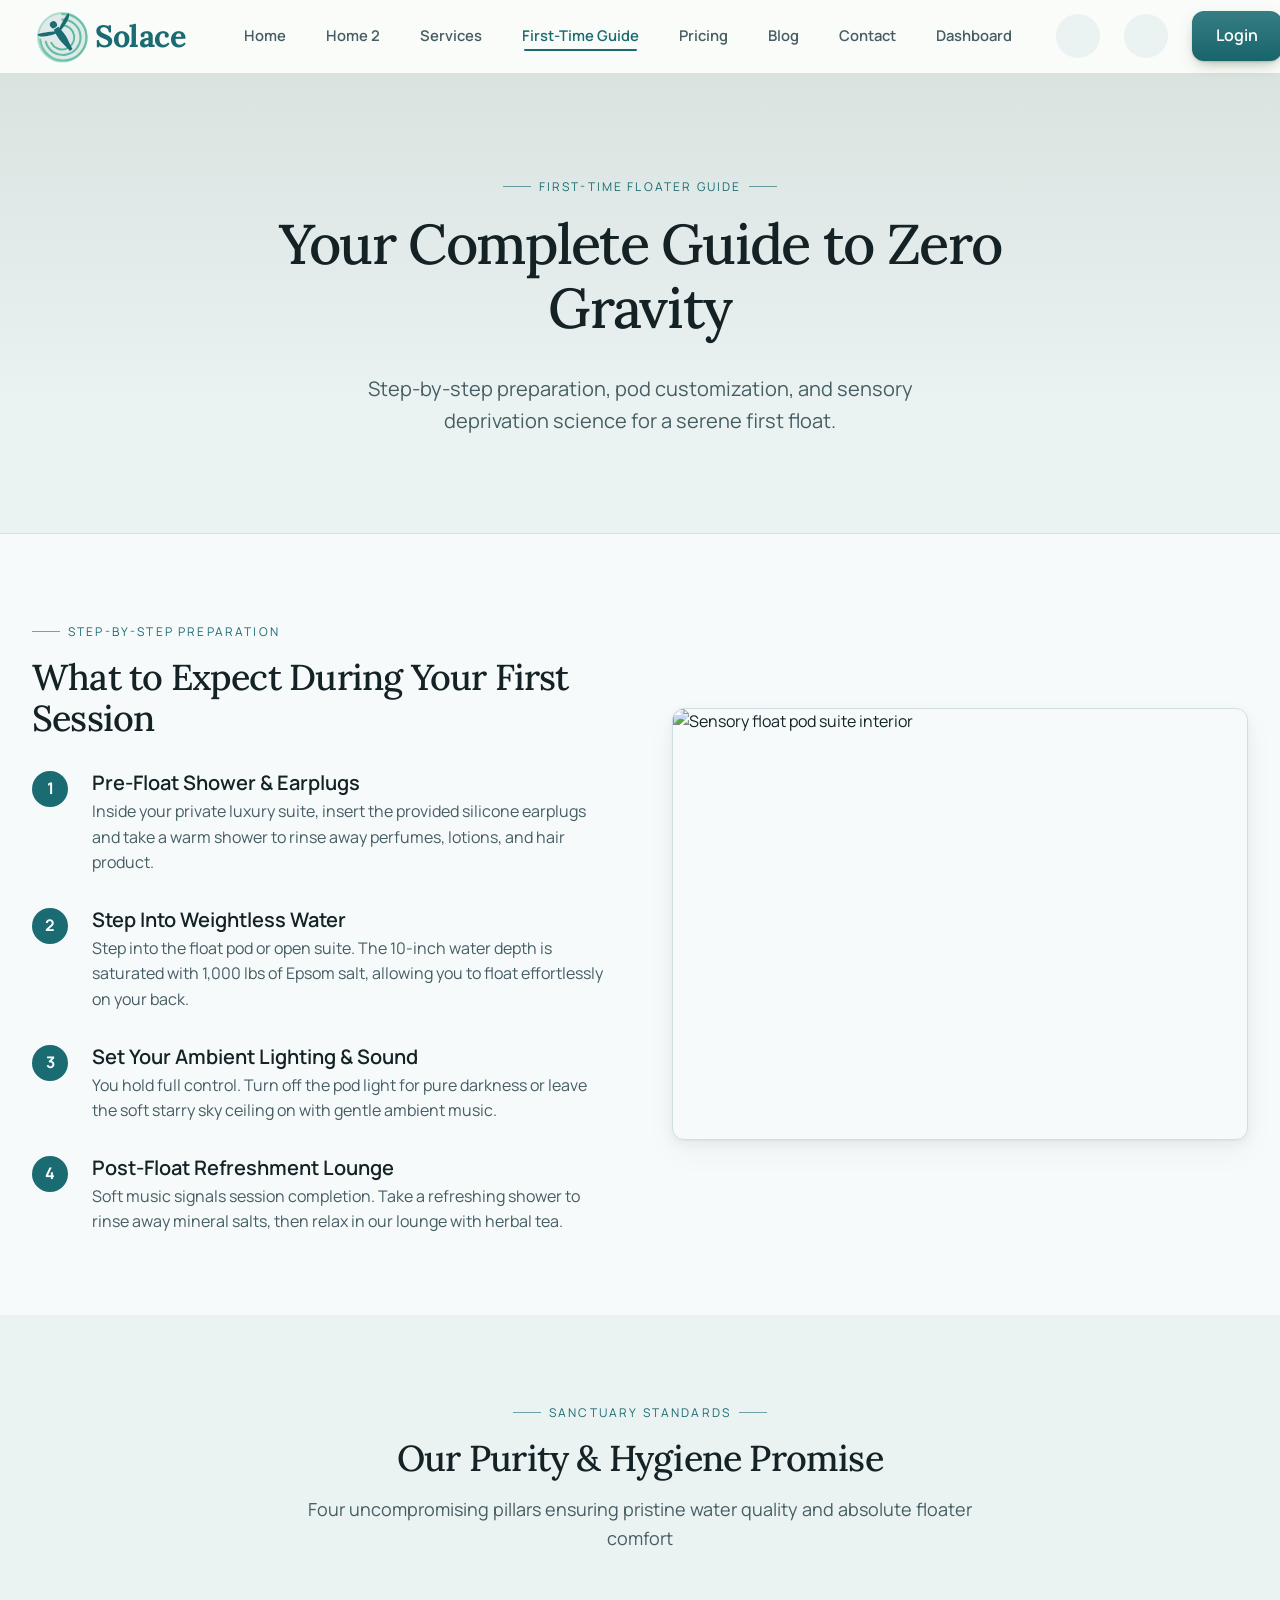
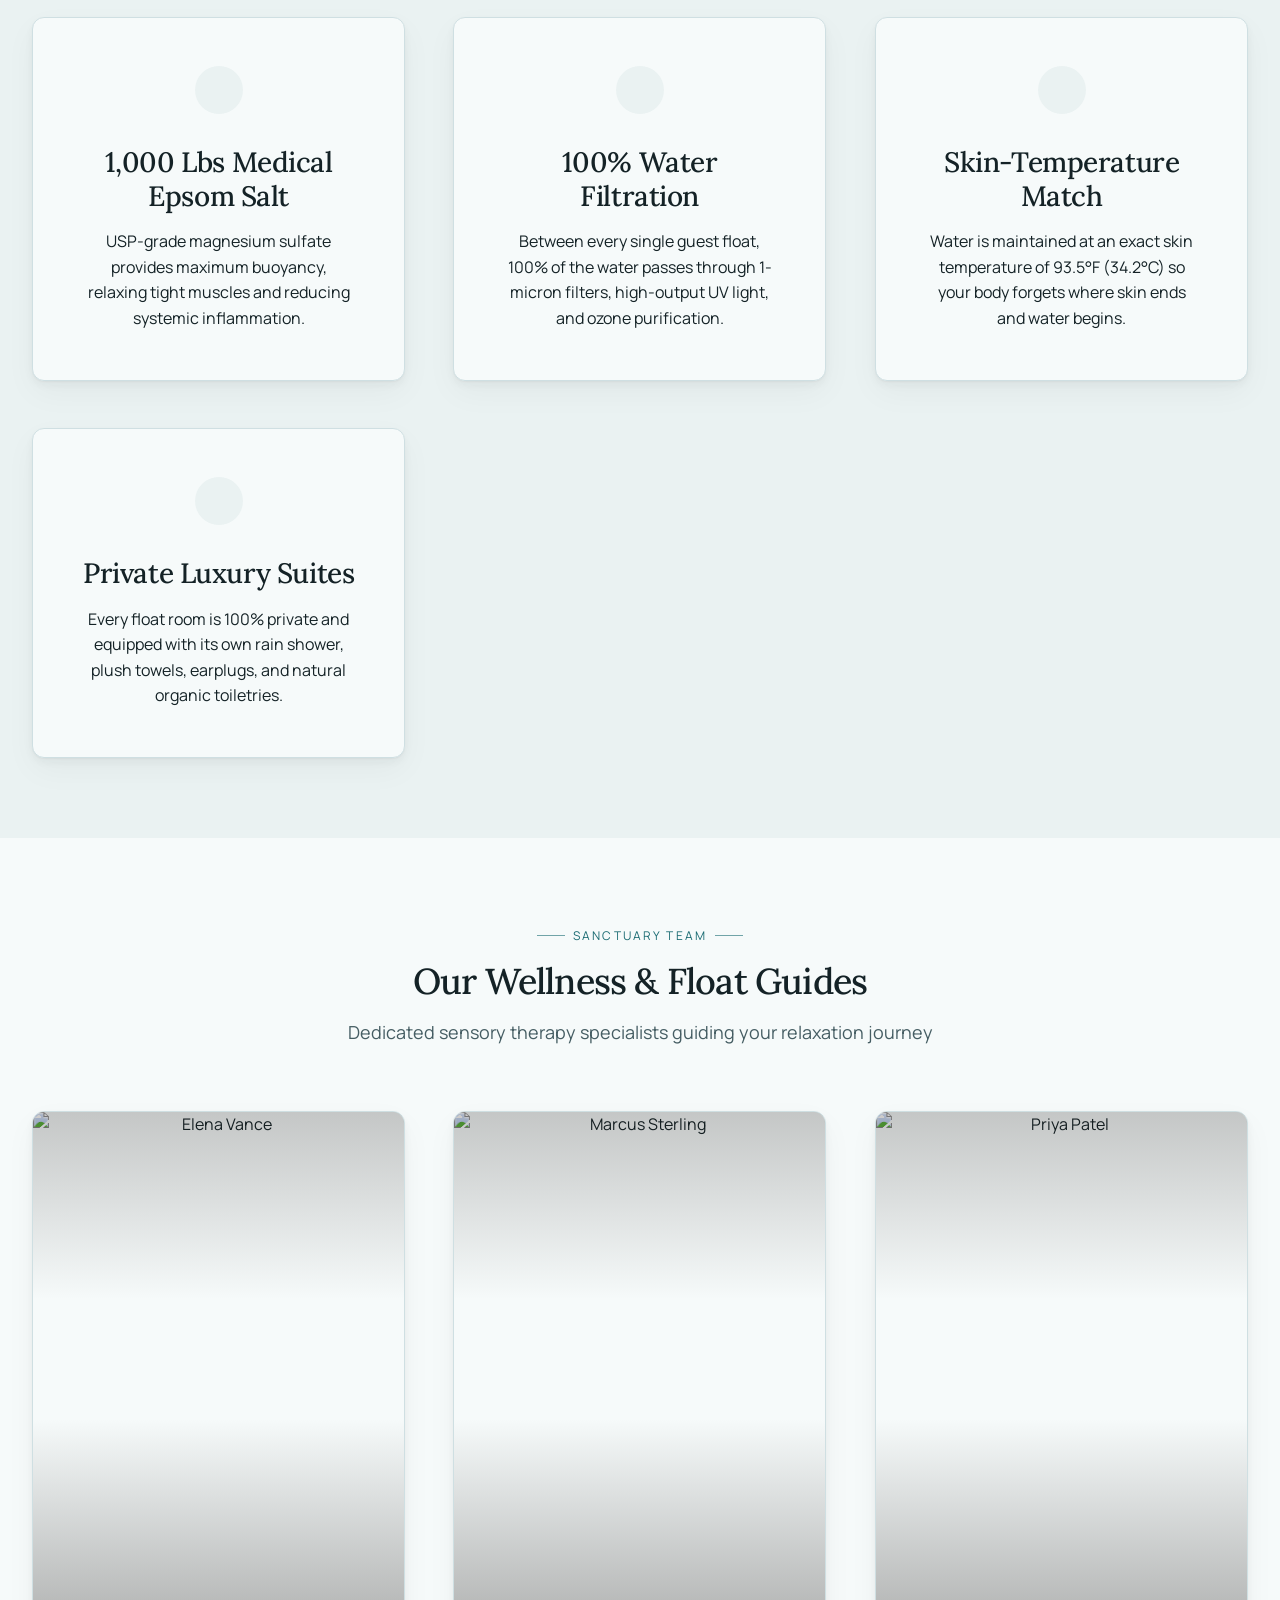
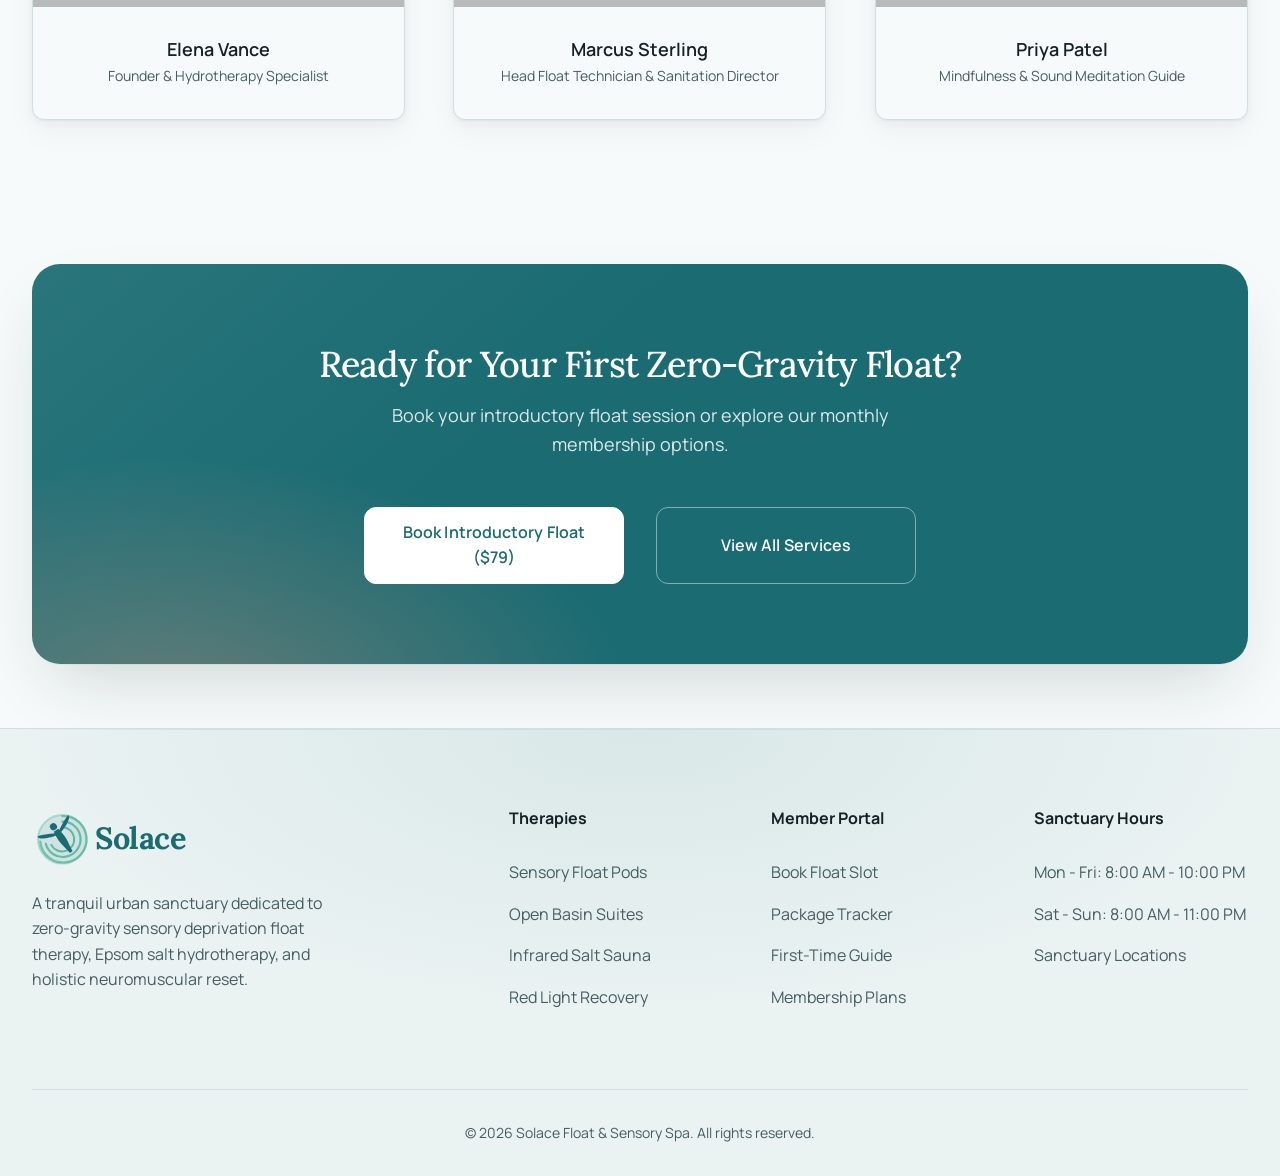
==== commit fb658b7e: "U" ====
--- a/about.html
+++ b/about.html
@@ -4,7 +4,7 @@
 <head>
     <meta charset="UTF-8">
     <meta name="viewport" content="width=device-width, initial-scale=1.0">
-    <title>First-Time Floater Guide & Spa Story | Solace Float Spa</title>
+    <title>First-Time Floater Guide &amp; Spa Story | Solace Float Spa</title>
     <link rel="icon" type="image/svg+xml" href="assets/images/favicon.svg">
     <meta name="description"
         content="Everything you need to know for your first float session at Solace Float Spa. Step-by-step preparation, zero-gravity buoyancy science, and sanctuary hygiene standards.">
@@ -156,9 +156,9 @@
                 <ul class="navbar-nav">
                     <li><a href="index.html" class="nav-link">Home</a></li>
                     <li><a href="home2.html" class="nav-link">Home 2</a></li>
-                    <li><a href="browse-schools.html" class="nav-link">Services</a></li>
-                    <li><a href="about.html" class="nav-link active">First-Time Guide</a></li>
-                    <li><a href="application-detail.html" class="nav-link">Pricing</a></li>
+                    <li><a href="services.html" class="nav-link">Services</a></li>
+                    <li><a href="first-time-guide.html" class="nav-link active">First-Time Guide</a></li>
+                    <li><a href="pricing.html" class="nav-link">Pricing</a></li>
                     <li><a href="blog.html" class="nav-link">Blog</a></li>
                     <li><a href="contact.html" class="nav-link">Contact</a></li>
                     <li><a href="parent-dashboard.html" class="nav-link">Dashboard</a></li>
@@ -211,9 +211,9 @@
         <nav class="drawer-nav">
             <a href="index.html" class="nav-link">Home</a>
             <a href="home2.html" class="nav-link">Home 2</a>
-            <a href="browse-schools.html" class="nav-link">Services</a>
-            <a href="about.html" class="nav-link active">First-Time Guide</a>
-            <a href="application-detail.html" class="nav-link">Pricing</a>
+            <a href="services.html" class="nav-link">Services</a>
+            <a href="first-time-guide.html" class="nav-link active">First-Time Guide</a>
+            <a href="pricing.html" class="nav-link">Pricing</a>
             <a href="blog.html" class="nav-link">Blog</a>
             <a href="contact.html" class="nav-link">Contact</a>
             <a href="parent-dashboard.html" class="nav-link">Dashboard</a>
@@ -231,19 +231,16 @@
         </div>
     </div>
 
+    <section class="page-hero">
+        <div class="container">
+            <span class="eyebrow eyebrow-center">First-Time Floater Guide</span>
+            <h1>Your Complete Guide to Zero Gravity</h1>
+            <p class="page-hero-lead">Step-by-step preparation, pod customization, and sensory deprivation science for a serene first float.</p>
+        </div>
+    </section>
+
     <!-- Main Content -->
     <main>
-        <!-- Page Header -->
-        <section class="section hero-bg hero-bg--left"
-            style="--hero-image: url('https://images.unsplash.com/photo-1544161515-4ab6ce6db874?auto=format&fit=crop&w=2000&q=80'); padding: var(--space-10) 0;">
-            <div class="container">
-                <div class="hero-bg-inner">
-                    <span class="eyebrow">First-Time Floater Guide</span>
-                    <h1 style="max-width: 700px; margin-bottom: var(--space-3);">Your Complete Guide to Zero Gravity</h1>
-                    <p class="hero-lead" style="max-width: 600px;">Step-by-step preparation, pod customization, and sensory deprivation science for a serene first float.</p>
-                </div>
-            </div>
-        </section>
 
         <!-- Guide Steps Section -->
         <section class="section">
@@ -386,7 +383,7 @@
                     Book your introductory float session or explore our monthly membership options.</p>
                 <div class="cta-actions">
                     <a href="register.html" class="btn cta-btn cta-btn-solid">Book Introductory Float ($79)</a>
-                    <a href="browse-schools.html" class="btn cta-btn cta-btn-ghost">View All Services</a>
+                    <a href="services.html" class="btn cta-btn cta-btn-ghost">View All Services</a>
                 </div>
             </div>
         </section>
@@ -428,10 +425,10 @@
                 <div>
                     <h4 class="footer-heading">Therapies</h4>
                     <ul class="footer-links">
-                        <li><a href="browse-schools.html">Sensory Float Pods</a></li>
-                        <li><a href="browse-schools.html">Open Basin Suites</a></li>
-                        <li><a href="browse-schools.html">Infrared Salt Sauna</a></li>
-                        <li><a href="browse-schools.html">Red Light Recovery</a></li>
+                        <li><a href="services.html">Sensory Float Pods</a></li>
+                        <li><a href="services.html">Open Basin Suites</a></li>
+                        <li><a href="services.html">Infrared Salt Sauna</a></li>
+                        <li><a href="services.html">Red Light Recovery</a></li>
                     </ul>
                 </div>
 
@@ -440,8 +437,8 @@
                     <ul class="footer-links">
                         <li><a href="parent-dashboard.html">Book Float Slot</a></li>
                         <li><a href="parent-dashboard.html">Package Tracker</a></li>
-                        <li><a href="about.html">First-Time Guide</a></li>
-                        <li><a href="application-detail.html">Membership Plans</a></li>
+                        <li><a href="first-time-guide.html">First-Time Guide</a></li>
+                        <li><a href="pricing.html">Membership Plans</a></li>
                     </ul>
                 </div>
 
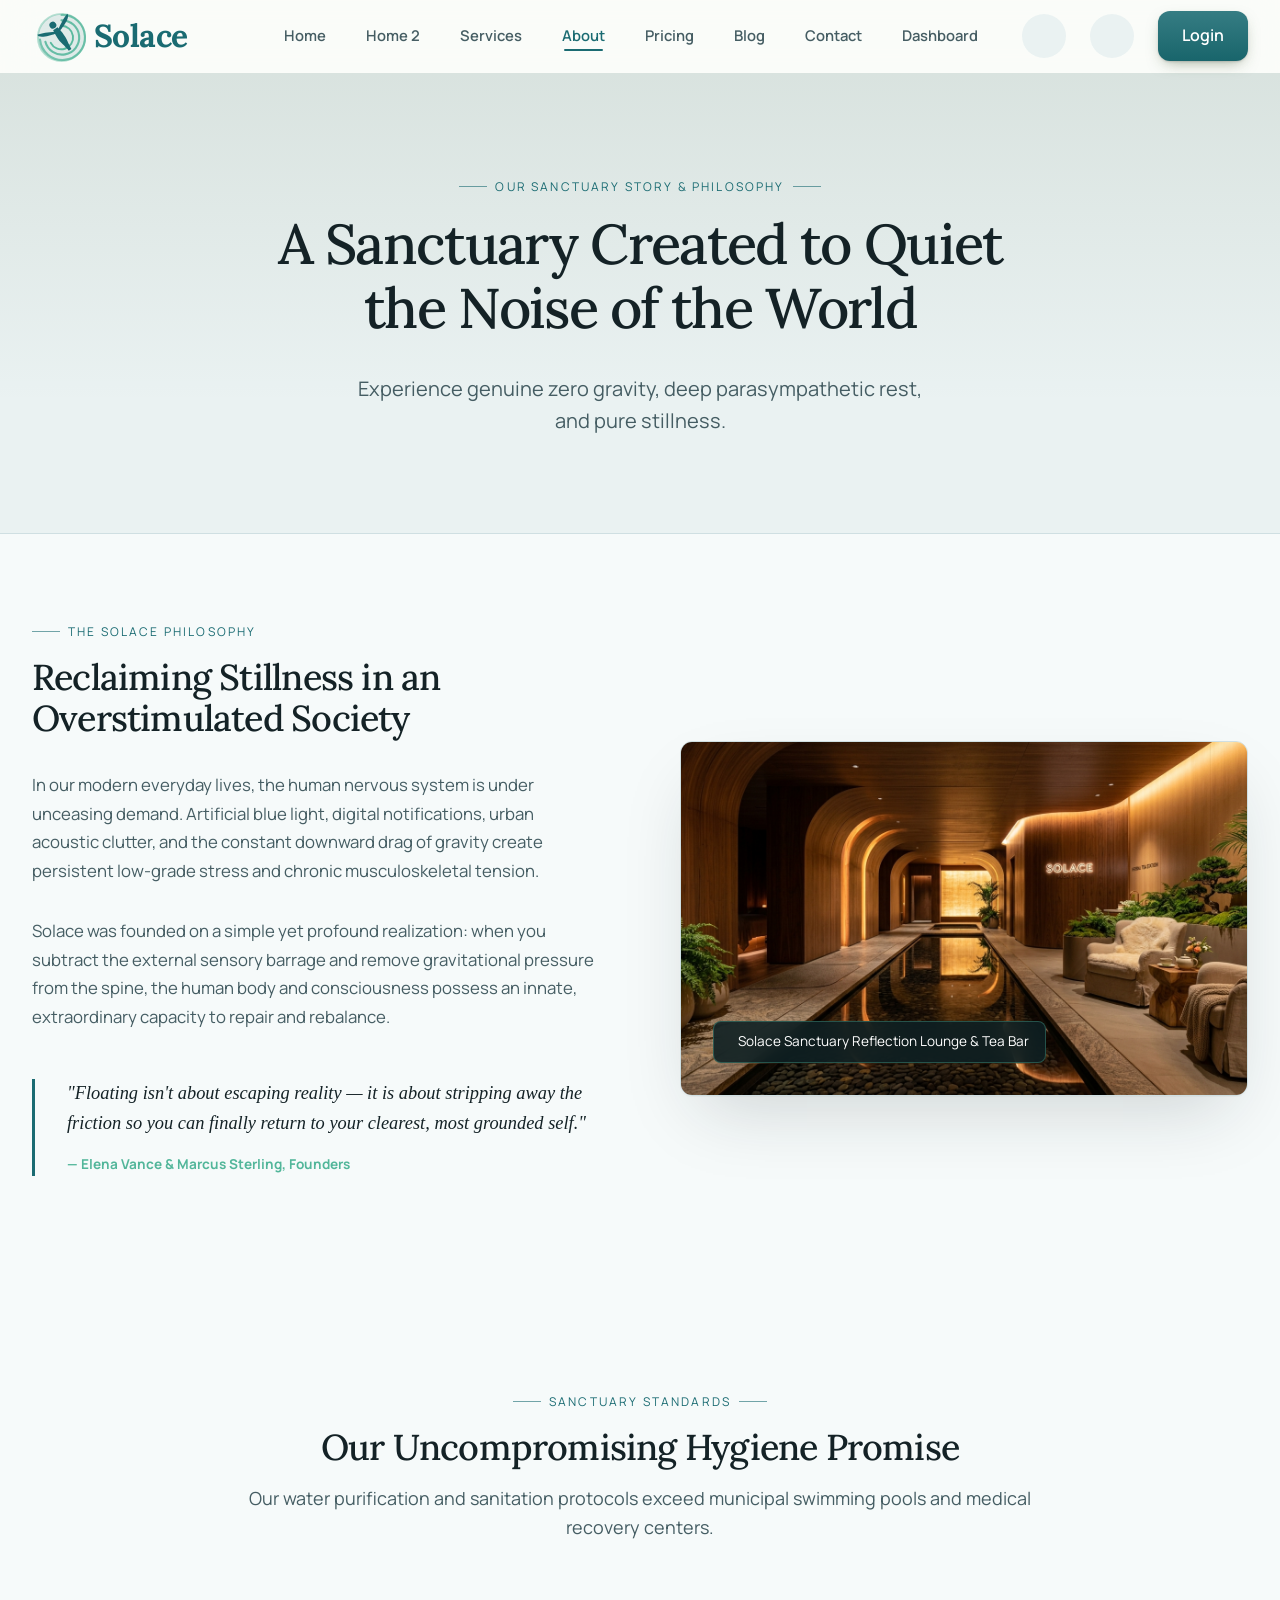
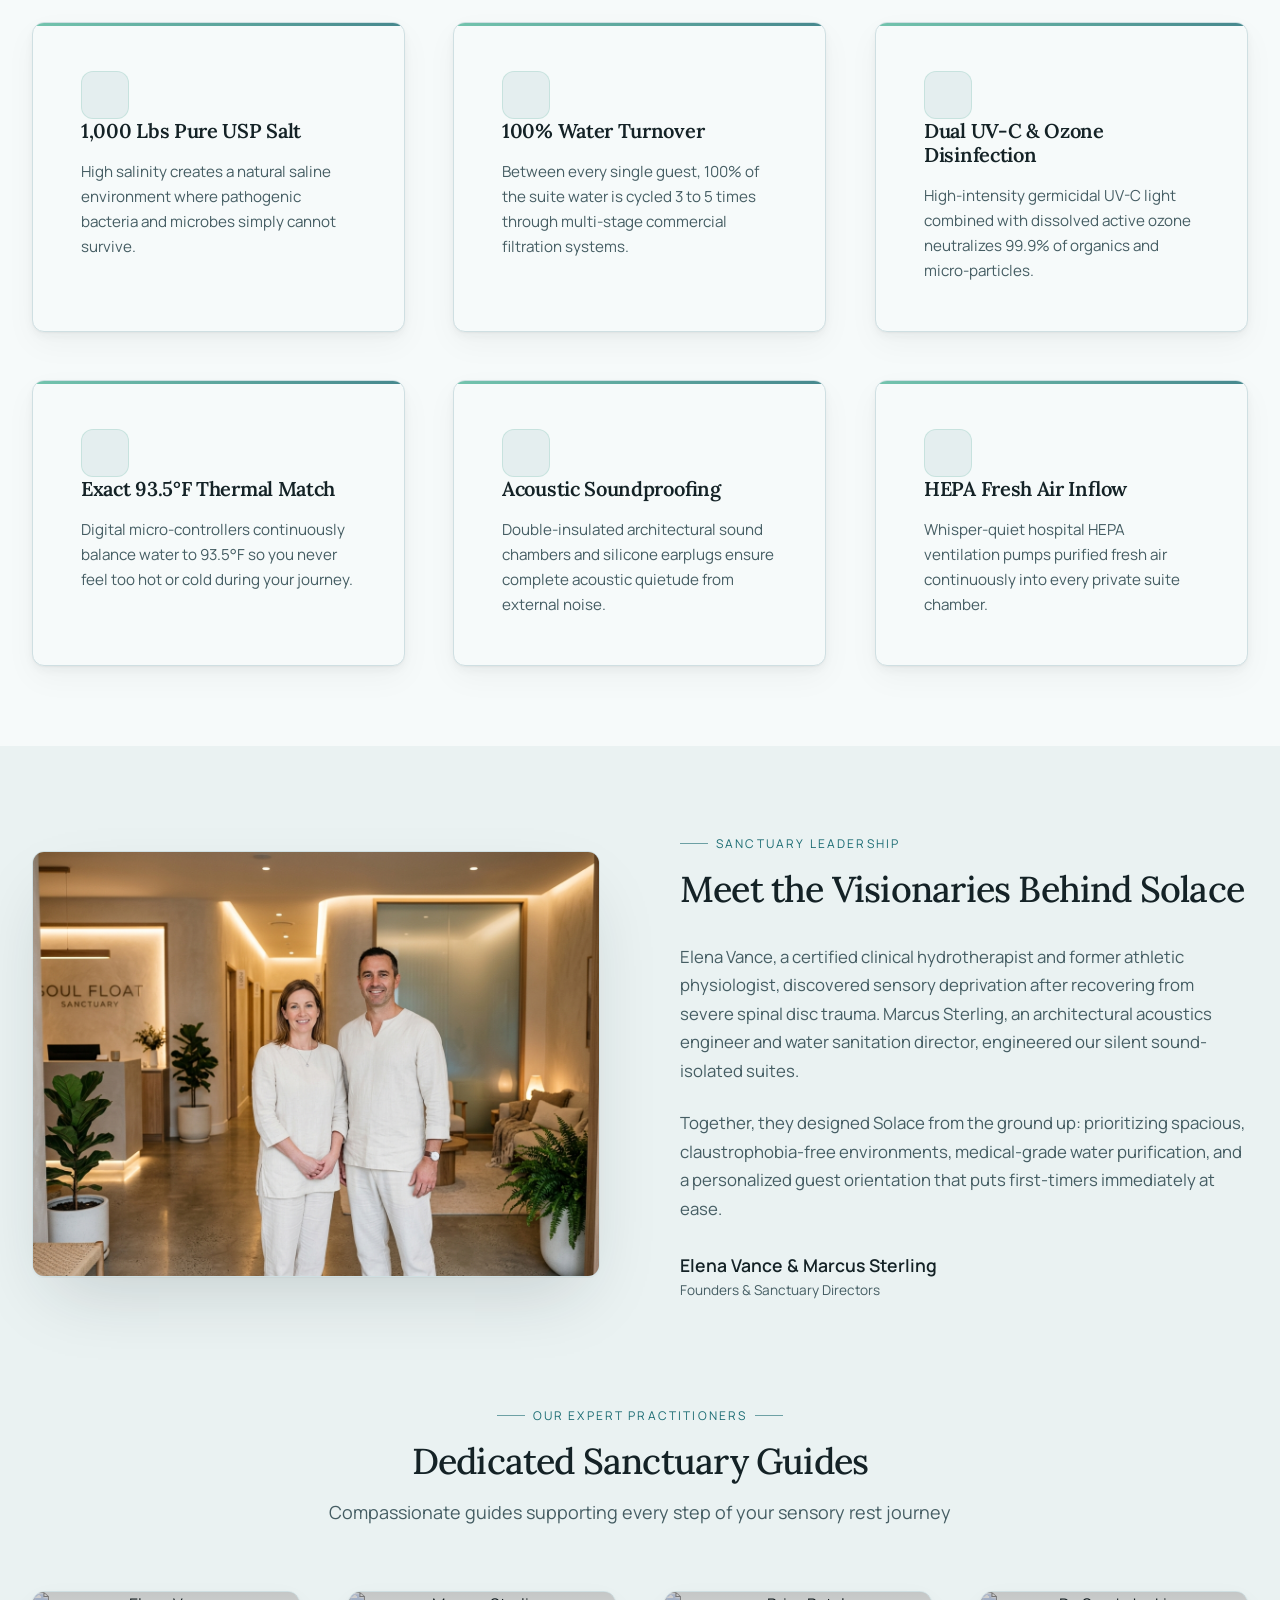
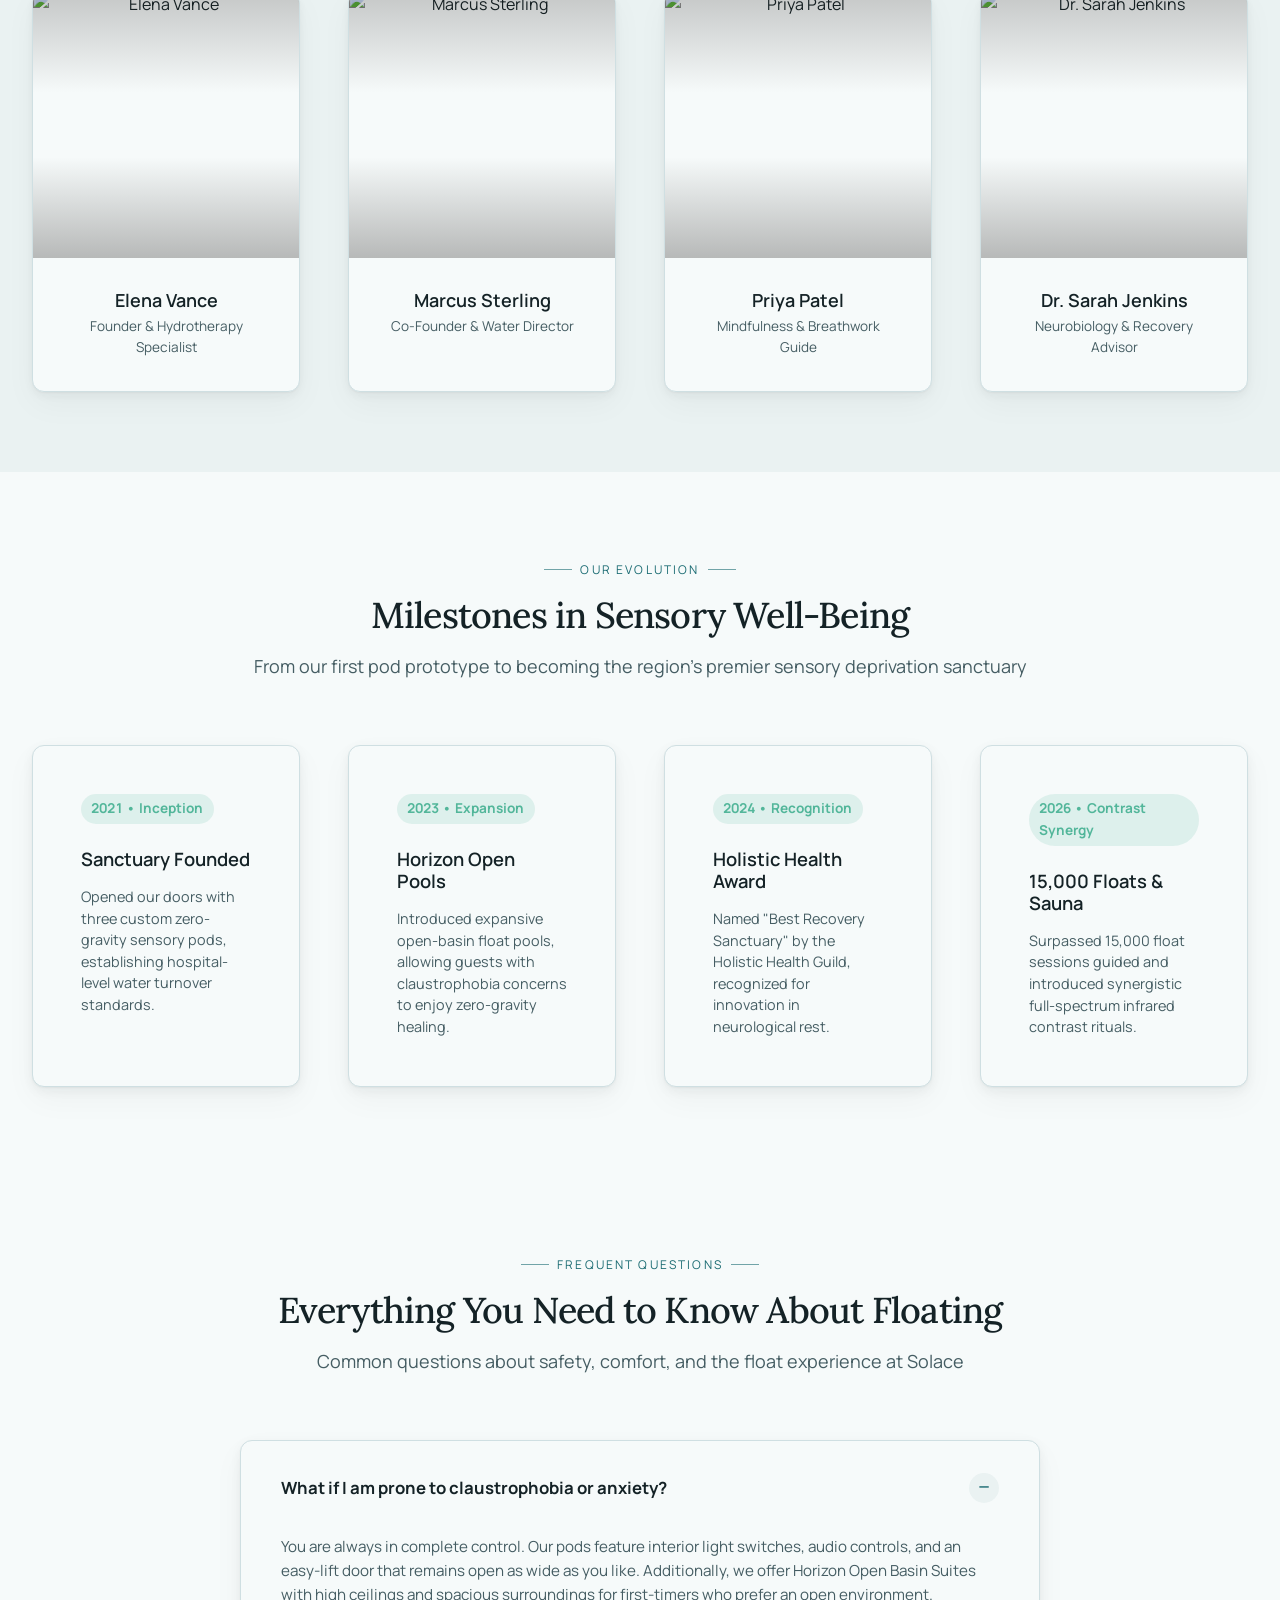
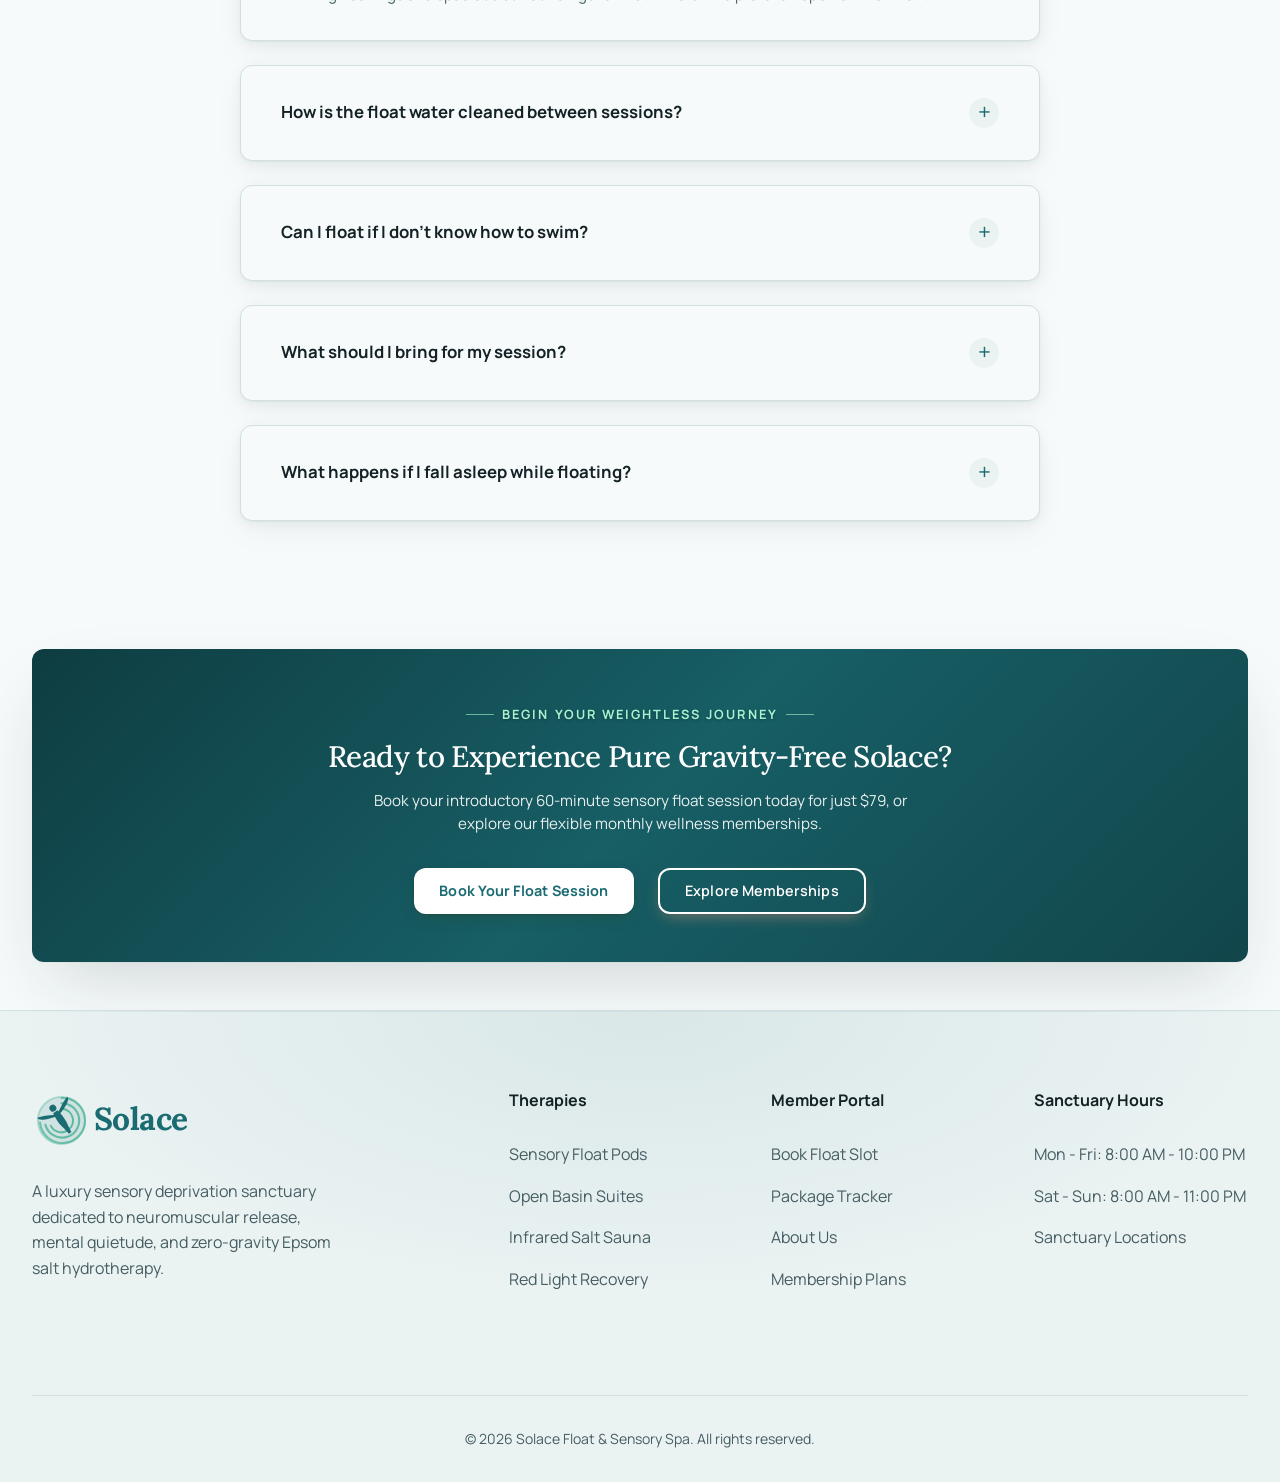
==== commit 6522243c: "U" ====
--- a/about.html
+++ b/about.html
@@ -4,10 +4,10 @@
 <head>
     <meta charset="UTF-8">
     <meta name="viewport" content="width=device-width, initial-scale=1.0">
-    <title>First-Time Floater Guide &amp; Spa Story | Solace Float Spa</title>
+    <title>About Us &amp; Sanctuary Story | Solace Float Spa</title>
     <link rel="icon" type="image/svg+xml" href="assets/images/favicon.svg">
     <meta name="description"
-        content="Everything you need to know for your first float session at Solace Float Spa. Step-by-step preparation, zero-gravity buoyancy science, and sanctuary hygiene standards.">
+        content="Discover the story behind Solace Float Spa. Learn about our founding vision, the clinical science of zero-gravity Floatation-REST, hospital-grade water purification, and our dedicated wellness guides.">
 
     <!-- CSS -->
     <link rel="stylesheet" href="assets/css/style.css">
@@ -17,66 +17,161 @@
     <script src="https://unpkg.com/@phosphor-icons/web"></script>
 
     <style>
-        .mission-media {
+        /* About Page Dedicated Aesthetics */
+        .about-story-grid {
+            display: grid;
+            grid-template-columns: 1fr 1fr;
+            gap: var(--space-10);
+            align-items: center;
+        }
+
+        .about-story-media {
+            position: relative;
             border-radius: var(--radius-soft);
             overflow: hidden;
             border: 1px solid var(--color-border);
-            box-shadow: var(--shadow-soft);
-            transition: transform var(--transition-premium),
-                box-shadow var(--transition-premium),
-                border-color var(--transition-premium);
-        }
-
-        .mission-media img {
-            display: block;
+            box-shadow: var(--shadow-lift);
+            aspect-ratio: 16 / 10;
+        }
+
+        .about-story-media img {
             width: 100%;
             height: 100%;
             object-fit: cover;
-            transition: transform 0.7s var(--ease-premium);
-        }
-
-        .mission-media:hover {
+            display: block;
+            transition: transform 0.8s var(--ease-premium);
+        }
+
+        .about-story-media:hover img {
+            transform: scale(1.04);
+        }
+
+        .about-story-badge {
+            position: absolute;
+            bottom: var(--space-4);
+            left: var(--space-4);
+            background: rgba(13, 31, 35, 0.88);
+            backdrop-filter: blur(10px);
+            -webkit-backdrop-filter: blur(10px);
+            border: 1px solid rgba(82, 182, 154, 0.35);
+            padding: 0.6rem 1rem;
+            border-radius: var(--radius-sm);
+            color: #ffffff;
+            font-size: 0.85rem;
+            display: flex;
+            align-items: center;
+            gap: 0.5rem;
+        }
+
+        .about-stats-bar {
+            display: grid;
+            grid-template-columns: repeat(auto-fit, minmax(200px, 1fr));
+            gap: var(--space-4);
+            margin-top: var(--space-8);
+        }
+
+        .about-stat-card {
+            background: var(--color-bg-primary);
+            border: 1px solid var(--color-border);
+            border-radius: var(--radius-soft);
+            padding: var(--space-6) var(--space-4);
+            text-align: center;
+            box-shadow: var(--shadow-soft);
+            transition: transform var(--transition-fast), border-color var(--transition-fast);
+        }
+
+        .about-stat-card:hover {
             transform: translateY(-4px);
-            box-shadow: var(--shadow-hover);
             border-color: var(--color-brand-secondary);
         }
 
-        .mission-media:hover img {
-            transform: scale(1.06);
-        }
-
-        .values-grid {
+        .about-stat-number {
+            font-family: var(--font-display);
+            font-size: 2.25rem;
+            font-weight: 700;
+            color: var(--color-brand-accent);
+            line-height: 1.1;
+            margin-bottom: 0.25rem;
+        }
+
+        .about-stat-label {
+            font-size: 0.875rem;
+            color: var(--color-text-secondary);
+            font-weight: 500;
+        }
+
+        /* Science Cards */
+        .science-grid {
             display: grid;
             grid-template-columns: repeat(auto-fit, minmax(280px, 1fr));
             gap: var(--space-6);
             margin-top: var(--space-8);
         }
 
-        .value-card {
+        .science-card {
             background: var(--color-bg-primary);
             border: 1px solid var(--color-border);
+            border-radius: var(--radius-soft);
             padding: var(--space-6);
-            border-radius: var(--radius-soft);
-            text-align: center;
-            transition: transform var(--transition-fast);
-        }
-
-        .value-card:hover {
+            box-shadow: var(--shadow-soft);
+            transition: transform var(--transition-fast), box-shadow var(--transition-fast);
+            display: flex;
+            flex-direction: column;
+        }
+
+        .science-card:hover {
             transform: translateY(-4px);
-            box-shadow: var(--shadow-soft);
-        }
-
-        .value-icon {
+            box-shadow: var(--shadow-lift);
+            border-color: var(--color-brand-secondary);
+        }
+
+        .science-icon {
             width: 48px;
             height: 48px;
+            border-radius: 50%;
             background: var(--color-bg-secondary);
             color: var(--color-brand-accent);
-            border-radius: 50%;
             display: flex;
             align-items: center;
             justify-content: center;
             font-size: 1.5rem;
-            margin: 0 auto var(--space-4);
+            margin-bottom: var(--space-4);
+        }
+
+        .science-card h3 {
+            font-size: 1.25rem;
+            margin-bottom: var(--space-2);
+            font-family: var(--font-display);
+        }
+
+        .science-card p {
+            color: var(--color-text-secondary);
+            font-size: 0.95rem;
+            line-height: 1.6;
+            margin-bottom: 0;
+        }
+
+        /* Founders Section */
+        .founders-wrapper {
+            display: grid;
+            grid-template-columns: 1fr 1fr;
+            gap: var(--space-10);
+            align-items: center;
+        }
+
+        .founders-media {
+            border-radius: var(--radius-soft);
+            overflow: hidden;
+            border: 1px solid var(--color-border);
+            box-shadow: var(--shadow-lift);
+            aspect-ratio: 4 / 3;
+        }
+
+        .founders-media img {
+            width: 100%;
+            height: 100%;
+            object-fit: cover;
+            display: block;
         }
 
         .team-grid {
@@ -92,24 +187,24 @@
             border-radius: var(--radius-soft);
             overflow: hidden;
             text-align: center;
+            box-shadow: var(--shadow-soft);
             transition: transform var(--transition-fast);
         }
 
         .team-card:hover {
             transform: translateY(-4px);
-            box-shadow: var(--shadow-soft);
         }
 
         .team-img-wrapper {
-            aspect-ratio: 3 / 4;
+            aspect-ratio: 1 / 1;
             overflow: hidden;
         }
 
         .team-img {
-            display: block;
             width: 100%;
             height: 100%;
             object-fit: cover;
+            display: block;
         }
 
         .team-info {
@@ -123,7 +218,164 @@
 
         .team-info p {
             color: var(--color-text-secondary);
-            font-size: 0.875rem;
+            font-size: 0.85rem;
+            margin: 0;
+        }
+
+        /* Milestones Timeline */
+        .milestones-track {
+            display: grid;
+            grid-template-columns: repeat(auto-fit, minmax(240px, 1fr));
+            gap: var(--space-6);
+            margin-top: var(--space-8);
+            position: relative;
+        }
+
+        .milestone-item {
+            background: var(--color-bg-primary);
+            border: 1px solid var(--color-border);
+            border-radius: var(--radius-soft);
+            padding: var(--space-6);
+            box-shadow: var(--shadow-soft);
+            position: relative;
+        }
+
+        .milestone-year {
+            display: inline-block;
+            font-size: 0.85rem;
+            font-weight: 700;
+            color: var(--color-brand-secondary);
+            background: rgba(82, 182, 154, 0.15);
+            padding: 0.25rem 0.65rem;
+            border-radius: var(--radius-full);
+            margin-bottom: var(--space-3);
+        }
+
+        .milestone-item h4 {
+            font-size: 1.15rem;
+            margin-bottom: var(--space-2);
+        }
+
+        .milestone-item p {
+            color: var(--color-text-secondary);
+            font-size: 0.9rem;
+            line-height: 1.5;
+            margin: 0;
+        }
+
+        /* Testimonials */
+        .testimonial-grid {
+            display: grid;
+            grid-template-columns: repeat(auto-fit, minmax(300px, 1fr));
+            gap: var(--space-6);
+            margin-top: var(--space-8);
+        }
+
+        .testimonial-card {
+            background: var(--color-bg-primary);
+            border: 1px solid var(--color-border);
+            border-radius: var(--radius-soft);
+            padding: var(--space-6);
+            box-shadow: var(--shadow-soft);
+            display: flex;
+            flex-direction: column;
+            justify-content: space-between;
+        }
+
+        .testimonial-text {
+            font-style: italic;
+            color: var(--color-text-primary);
+            font-size: 1.05rem;
+            line-height: 1.6;
+            margin-bottom: var(--space-4);
+        }
+
+        .testimonial-author {
+            display: flex;
+            align-items: center;
+            gap: var(--space-3);
+        }
+
+        .testimonial-avatar {
+            width: 44px;
+            height: 44px;
+            border-radius: 50%;
+            background: var(--color-bg-secondary);
+            display: flex;
+            align-items: center;
+            justify-content: center;
+            font-weight: 700;
+            color: var(--color-brand-accent);
+        }
+
+        .testimonial-name {
+            font-weight: 700;
+            font-size: 0.95rem;
+        }
+
+        .testimonial-role {
+            font-size: 0.8rem;
+            color: var(--color-text-secondary);
+        }
+
+        /* FAQ details styling */
+        .faq-accordion {
+            max-width: 800px;
+            margin: var(--space-8) auto 0;
+            display: flex;
+            flex-direction: column;
+            gap: var(--space-3);
+        }
+
+        .faq-item {
+            background: var(--color-bg-primary);
+            border: 1px solid var(--color-border);
+            border-radius: var(--radius-soft);
+            overflow: hidden;
+            box-shadow: var(--shadow-soft);
+        }
+
+        .faq-summary {
+            padding: var(--space-4) var(--space-5);
+            font-weight: 700;
+            font-size: 1.05rem;
+            cursor: pointer;
+            list-style: none;
+            display: flex;
+            justify-content: space-between;
+            align-items: center;
+            user-select: none;
+        }
+
+        .faq-summary::-webkit-details-marker {
+            display: none;
+        }
+
+        .faq-summary::after {
+            content: "+";
+            font-size: 1.4rem;
+            font-weight: 400;
+            color: var(--color-brand-accent);
+            transition: transform 0.2s ease;
+        }
+
+        .faq-item[open] .faq-summary::after {
+            content: "−";
+        }
+
+        .faq-body {
+            padding: 0 var(--space-5) var(--space-4);
+            color: var(--color-text-secondary);
+            font-size: 0.95rem;
+            line-height: 1.6;
+        }
+
+        @media (max-width: 900px) {
+            .about-story-grid,
+            .founders-wrapper {
+                grid-template-columns: 1fr;
+                gap: var(--space-6);
+            }
         }
     </style>
 </head>
@@ -133,22 +385,31 @@
     <header class="navbar">
         <div class="container navbar-container">
             <a href="index.html" class="navbar-brand">
-                <svg class="brand-logo" viewBox="0 0 200 60" preserveAspectRatio="xMinYMid meet" role="img" aria-label="Solace">
+                <svg class="brand-logo" viewBox="0 0 200 60" preserveAspectRatio="xMinYMid meet" role="img"
+                    aria-label="Solace">
                     <title>Solace</title>
                     <g transform="translate(4, 4) scale(1.15)">
-                        <circle cx="24" cy="24" r="22" fill="#1A6B72" opacity="0.12"/>
-                        <circle cx="24" cy="24" r="22" fill="none" stroke="#52B69A" stroke-width="1.8" opacity="0.4"/>
-                        <path d="M 24 3 A 21 21 0 1 1 4 26" fill="none" stroke="#52B69A" stroke-width="2" stroke-linecap="round" opacity="0.75"/>
-                        <path d="M 24 8 A 16 16 0 1 1 9 28" fill="none" stroke="#52B69A" stroke-width="2" stroke-linecap="round" opacity="0.85"/>
-                        <path d="M 24 13 A 11 11 0 1 1 14 29" fill="none" stroke="#52B69A" stroke-width="1.8" stroke-linecap="round" opacity="0.95"/>
+                        <circle cx="24" cy="24" r="22" fill="#1A6B72" opacity="0.12" />
+                        <circle cx="24" cy="24" r="22" fill="none" stroke="#52B69A" stroke-width="1.8" opacity="0.4" />
+                        <path d="M 24 3 A 21 21 0 1 1 4 26" fill="none" stroke="#52B69A" stroke-width="2"
+                            stroke-linecap="round" opacity="0.75" />
+                        <path d="M 24 8 A 16 16 0 1 1 9 28" fill="none" stroke="#52B69A" stroke-width="2"
+                            stroke-linecap="round" opacity="0.85" />
+                        <path d="M 24 13 A 11 11 0 1 1 14 29" fill="none" stroke="#52B69A" stroke-width="1.8"
+                            stroke-linecap="round" opacity="0.95" />
                         <g transform="translate(24, 24) rotate(-35) translate(-24, -24)">
-                            <circle cx="24" cy="10" r="3.2" fill="#1A6B72"/>
-                            <path d="M 21.5 14 C 21.5 14 20 22 21 28 C 22 33 22.5 38 22.5 38 L 25.5 38 C 25.5 38 26 33 27 28 C 28 22 26.5 14 26.5 14 Z" fill="#1A6B72"/>
-                            <path d="M 22 16 C 17 13 11 10 7 9 C 6.5 10.5 8 12.5 12 14.5 C 16 16.5 21.5 18 21.5 18 Z" fill="#1A6B72"/>
-                            <path d="M 26 16 C 31 13 37 10 41 9 C 41.5 10.5 40 12.5 36 14.5 C 32 16.5 26.5 18 26.5 18 Z" fill="#1A6B72"/>
+                            <circle cx="24" cy="10" r="3.2" fill="#1A6B72" />
+                            <path
+                                d="M 21.5 14 C 21.5 14 20 22 21 28 C 22 33 22.5 38 22.5 38 L 25.5 38 C 25.5 38 26 33 27 28 C 28 22 26.5 14 26.5 14 Z"
+                                fill="#1A6B72" />
+                            <path d="M 22 16 C 17 13 11 10 7 9 C 6.5 10.5 8 12.5 12 14.5 C 16 16.5 21.5 18 21.5 18 Z"
+                                fill="#1A6B72" />
+                            <path d="M 26 16 C 31 13 37 10 41 9 C 41.5 10.5 40 12.5 36 14.5 C 32 16.5 26.5 18 26.5 18 Z"
+                                fill="#1A6B72" />
                         </g>
                     </g>
-                    <text class="brand-text" x="66" y="42" font-family="'Lora','Georgia',serif" font-weight="700" font-size="34" letter-spacing="-0.5" fill="currentColor">Solace</text>
+                    <text class="brand-text" x="66" y="42" font-family="'Lora','Georgia',serif" font-weight="700"
+                        font-size="34" letter-spacing="-0.5" fill="currentColor">Solace</text>
                 </svg>
             </a>
 
@@ -157,7 +418,7 @@
                     <li><a href="index.html" class="nav-link">Home</a></li>
                     <li><a href="home2.html" class="nav-link">Home 2</a></li>
                     <li><a href="services.html" class="nav-link">Services</a></li>
-                    <li><a href="first-time-guide.html" class="nav-link active">First-Time Guide</a></li>
+                    <li><a href="about.html" class="nav-link active">About</a></li>
                     <li><a href="pricing.html" class="nav-link">Pricing</a></li>
                     <li><a href="blog.html" class="nav-link">Blog</a></li>
                     <li><a href="contact.html" class="nav-link">Contact</a></li>
@@ -186,22 +447,31 @@
     <div class="mobile-drawer" id="mobileDrawer">
         <div class="drawer-header">
             <a href="index.html" class="navbar-brand">
-                <svg class="brand-logo" viewBox="0 0 180 56" preserveAspectRatio="xMinYMid meet" role="img" aria-label="Solace">
+                <svg class="brand-logo" viewBox="0 0 180 56" preserveAspectRatio="xMinYMid meet" role="img"
+                    aria-label="Solace">
                     <title>Solace</title>
                     <g transform="translate(2, 2) scale(1.05)">
-                        <circle cx="24" cy="24" r="22" fill="#1A6B72" opacity="0.12"/>
-                        <circle cx="24" cy="24" r="22" fill="none" stroke="#52B69A" stroke-width="1.8" opacity="0.4"/>
-                        <path d="M 24 3 A 21 21 0 1 1 4 26" fill="none" stroke="#52B69A" stroke-width="2" stroke-linecap="round" opacity="0.75"/>
-                        <path d="M 24 8 A 16 16 0 1 1 9 28" fill="none" stroke="#52B69A" stroke-width="2" stroke-linecap="round" opacity="0.85"/>
-                        <path d="M 24 13 A 11 11 0 1 1 14 29" fill="none" stroke="#52B69A" stroke-width="1.8" stroke-linecap="round" opacity="0.95"/>
+                        <circle cx="24" cy="24" r="22" fill="#1A6B72" opacity="0.12" />
+                        <circle cx="24" cy="24" r="22" fill="none" stroke="#52B69A" stroke-width="1.8" opacity="0.4" />
+                        <path d="M 24 3 A 21 21 0 1 1 4 26" fill="none" stroke="#52B69A" stroke-width="2"
+                            stroke-linecap="round" opacity="0.75" />
+                        <path d="M 24 8 A 16 16 0 1 1 9 28" fill="none" stroke="#52B69A" stroke-width="2"
+                            stroke-linecap="round" opacity="0.85" />
+                        <path d="M 24 13 A 11 11 0 1 1 14 29" fill="none" stroke="#52B69A" stroke-width="1.8"
+                            stroke-linecap="round" opacity="0.95" />
                         <g transform="translate(24, 24) rotate(-35) translate(-24, -24)">
-                            <circle cx="24" cy="10" r="3.2" fill="#1A6B72"/>
-                            <path d="M 21.5 14 C 21.5 14 20 22 21 28 C 22 33 22.5 38 22.5 38 L 25.5 38 C 25.5 38 26 33 27 28 C 28 22 26.5 14 26.5 14 Z" fill="#1A6B72"/>
-                            <path d="M 22 16 C 17 13 11 10 7 9 C 6.5 10.5 8 12.5 12 14.5 C 16 16.5 21.5 18 21.5 18 Z" fill="#1A6B72"/>
-                            <path d="M 26 16 C 31 13 37 10 41 9 C 41.5 10.5 40 12.5 36 14.5 C 32 16.5 26.5 18 26.5 18 Z" fill="#1A6B72"/>
+                            <circle cx="24" cy="10" r="3.2" fill="#1A6B72" />
+                            <path
+                                d="M 21.5 14 C 21.5 14 20 22 21 28 C 22 33 22.5 38 22.5 38 L 25.5 38 C 25.5 38 26 33 27 28 C 28 22 26.5 14 26.5 14 Z"
+                                fill="#1A6B72" />
+                            <path d="M 22 16 C 17 13 11 10 7 9 C 6.5 10.5 8 12.5 12 14.5 C 16 16.5 21.5 18 21.5 18 Z"
+                                fill="#1A6B72" />
+                            <path d="M 26 16 C 31 13 37 10 41 9 C 41.5 10.5 40 12.5 36 14.5 C 32 16.5 26.5 18 26.5 18 Z"
+                                fill="#1A6B72" />
                         </g>
                     </g>
-                    <text class="brand-text" x="62" y="39" font-family="'Lora','Georgia',serif" font-weight="700" font-size="30" letter-spacing="-0.5" fill="currentColor">Solace</text>
+                    <text class="brand-text" x="62" y="39" font-family="'Lora','Georgia',serif" font-weight="700"
+                        font-size="30" letter-spacing="-0.5" fill="currentColor">Solace</text>
                 </svg>
             </a>
             <button class="drawer-close" aria-label="Close Menu">
@@ -212,7 +482,7 @@
             <a href="index.html" class="nav-link">Home</a>
             <a href="home2.html" class="nav-link">Home 2</a>
             <a href="services.html" class="nav-link">Services</a>
-            <a href="first-time-guide.html" class="nav-link active">First-Time Guide</a>
+            <a href="about.html" class="nav-link active">About</a>
             <a href="pricing.html" class="nav-link">Pricing</a>
             <a href="blog.html" class="nav-link">Blog</a>
             <a href="contact.html" class="nav-link">Contact</a>
@@ -231,159 +501,303 @@
         </div>
     </div>
 
+    <!-- Page Hero -->
     <section class="page-hero">
         <div class="container">
-            <span class="eyebrow eyebrow-center">First-Time Floater Guide</span>
-            <h1>Your Complete Guide to Zero Gravity</h1>
-            <p class="page-hero-lead">Step-by-step preparation, pod customization, and sensory deprivation science for a serene first float.</p>
+            <span class="eyebrow eyebrow-center">OUR SANCTUARY STORY &amp; PHILOSOPHY</span>
+            <h1>A Sanctuary Created to Quiet the Noise of the World</h1>
+            <p class="page-hero-lead"> Experience genuine zero gravity, deep parasympathetic rest, and pure stillness.</p>
+
+            
         </div>
     </section>
 
     <!-- Main Content -->
     <main>
-
-        <!-- Guide Steps Section -->
+        <!-- Story & Origins Section -->
         <section class="section">
             <div class="container">
-                <div style="display: grid; grid-template-columns: repeat(auto-fit, minmax(320px, 1fr)); gap: var(--space-8); align-items: center;">
+                <div class="about-story-grid">
                     <div>
-                        <span class="eyebrow">Step-By-Step Preparation</span>
-                        <h2 style="font-family: var(--font-display); margin-bottom: var(--space-4);">What to Expect During Your First Session</h2>
-                        
-                        <div style="display: flex; flex-direction: column; gap: var(--space-4);">
-                            <div style="display: flex; gap: var(--space-3);">
-                                <div style="width: 36px; height: 36px; border-radius: 50%; background: var(--color-brand-accent); color: white; display: flex; align-items: center; justify-content: center; font-weight: 700; flex-shrink: 0;">1</div>
-                                <div>
-                                    <h4 style="margin-bottom: 0.25rem;">Pre-Float Shower &amp; Earplugs</h4>
-                                    <p style="color: var(--color-text-secondary); margin: 0;">Inside your private luxury suite, insert the provided silicone earplugs and take a warm shower to rinse away perfumes, lotions, and hair product.</p>
-                                </div>
-                            </div>
-                            <div style="display: flex; gap: var(--space-3);">
-                                <div style="width: 36px; height: 36px; border-radius: 50%; background: var(--color-brand-accent); color: white; display: flex; align-items: center; justify-content: center; font-weight: 700; flex-shrink: 0;">2</div>
-                                <div>
-                                    <h4 style="margin-bottom: 0.25rem;">Step Into Weightless Water</h4>
-                                    <p style="color: var(--color-text-secondary); margin: 0;">Step into the float pod or open suite. The 10-inch water depth is saturated with 1,000 lbs of Epsom salt, allowing you to float effortlessly on your back.</p>
-                                </div>
-                            </div>
-                            <div style="display: flex; gap: var(--space-3);">
-                                <div style="width: 36px; height: 36px; border-radius: 50%; background: var(--color-brand-accent); color: white; display: flex; align-items: center; justify-content: center; font-weight: 700; flex-shrink: 0;">3</div>
-                                <div>
-                                    <h4 style="margin-bottom: 0.25rem;">Set Your Ambient Lighting &amp; Sound</h4>
-                                    <p style="color: var(--color-text-secondary); margin: 0;">You hold full control. Turn off the pod light for pure darkness or leave the soft starry sky ceiling on with gentle ambient music.</p>
-                                </div>
-                            </div>
-                            <div style="display: flex; gap: var(--space-3);">
-                                <div style="width: 36px; height: 36px; border-radius: 50%; background: var(--color-brand-accent); color: white; display: flex; align-items: center; justify-content: center; font-weight: 700; flex-shrink: 0;">4</div>
-                                <div>
-                                    <h4 style="margin-bottom: 0.25rem;">Post-Float Refreshment Lounge</h4>
-                                    <p style="color: var(--color-text-secondary); margin: 0;">Soft music signals session completion. Take a refreshing shower to rinse away mineral salts, then relax in our lounge with herbal tea.</p>
-                                </div>
-                            </div>
-                        </div>
-                    </div>
-                    <div class="mission-media" style="aspect-ratio: 4/3;">
-                        <img src="https://images.unsplash.com/photo-1519823551278-64ac92734fb1?auto=format&fit=crop&w=1200&q=80" alt="Sensory float pod suite interior">
+                        <span class="eyebrow">THE SOLACE PHILOSOPHY</span>
+                        <h2 style="font-family: var(--font-display); margin-bottom: var(--space-4);">Reclaiming Stillness in an Overstimulated Society</h2>
+                        <p style="color: var(--color-text-secondary); font-size: 1.05rem; line-height: 1.7; margin-bottom: var(--space-4);">
+                            In our modern everyday lives, the human nervous system is under unceasing demand. Artificial blue light, digital notifications, urban acoustic clutter, and the constant downward drag of gravity create persistent low-grade stress and chronic musculoskeletal tension.
+                        </p>
+                        <p style="color: var(--color-text-secondary); font-size: 1.05rem; line-height: 1.7; margin-bottom: var(--space-4);">
+                            Solace was founded on a simple yet profound realization: when you subtract the external sensory barrage and remove gravitational pressure from the spine, the human body and consciousness possess an innate, extraordinary capacity to repair and rebalance.
+                        </p>
+                        <div style="border-left: 3px solid var(--color-brand-accent); padding-left: var(--space-4); margin: var(--space-6) 0;">
+                            <p style="font-family: var(--font-display); font-size: 1.15rem; font-style: italic; color: var(--color-text-primary); margin: 0;">
+                                "Floating isn't about escaping reality — it is about stripping away the friction so you can finally return to your clearest, most grounded self."
+                            </p>
+                            <span style="display: block; margin-top: var(--space-2); font-size: 0.85rem; font-weight: 700; color: var(--color-brand-secondary);">
+                                — Elena Vance &amp; Marcus Sterling, Founders
+                            </span>
+                        </div>
+                    </div>
+                    <div class="about-story-media">
+                        <img src="assets/images/about-sanctuary.jpg" alt="Solace Float Spa tranquil reception and indoor reflection pool" loading="lazy">
+                        <div class="about-story-badge">
+                            <i class="ph-fill ph-sparkle" style="color: var(--color-brand-secondary);"></i>
+                            <span>Solace Sanctuary Reflection Lounge &amp; Tea Bar</span>
+                        </div>
                     </div>
                 </div>
             </div>
         </section>
 
-        <!-- Our Purity Values -->
-        <section class="section" style="background-color: var(--color-bg-secondary);">
+        <!-- Science of Floatation REST -->
+        
+
+        <!-- Purity Standards -->
+        <section class="section">
             <div class="container">
-                <div class="section-header" style="text-align: center;">
-                    <span class="eyebrow">Sanctuary Standards</span>
-                    <h2>Our Purity &amp; Hygiene Promise</h2>
-                    <p class="subtext">Four uncompromising pillars ensuring pristine water quality and absolute floater comfort</p>
+                <div class="section-header" style="text-align: center; max-width: 800px; margin: 0 auto var(--space-10);">
+                    <span class="eyebrow">SANCTUARY STANDARDS</span>
+                    <h2>Our Uncompromising Hygiene Promise</h2>
+                    <p class="subtext">Our water purification and sanitation protocols exceed municipal swimming pools and medical recovery centers.</p>
                 </div>
 
                 <div class="values-grid">
                     <div class="value-card">
                         <div class="value-icon">
-                            <i class="ph ph-drop"></i>
-                        </div>
-                        <h3>1,000 Lbs Medical Epsom Salt</h3>
-                        <p>USP-grade magnesium sulfate provides maximum buoyancy, relaxing tight muscles and reducing systemic inflammation.</p>
+                            <i class="ph-fill ph-scales"></i>
+                        </div>
+                        <h3>1,000 Lbs Pure USP Salt</h3>
+                        <p>High salinity creates a natural saline environment where pathogenic bacteria and microbes simply cannot survive.</p>
                     </div>
 
                     <div class="value-card">
                         <div class="value-icon">
-                            <i class="ph ph-shield-check"></i>
-                        </div>
-                        <h3>100% Water Filtration</h3>
-                        <p>Between every single guest float, 100% of the water passes through 1-micron filters, high-output UV light, and ozone purification.</p>
+                            <i class="ph-fill ph-arrows-clockwise"></i>
+                        </div>
+                        <h3>100% Water Turnover</h3>
+                        <p>Between every single guest, 100% of the suite water is cycled 3 to 5 times through multi-stage commercial filtration systems.</p>
                     </div>
 
                     <div class="value-card">
                         <div class="value-icon">
-                            <i class="ph ph-thermometer"></i>
-                        </div>
-                        <h3>Skin-Temperature Match</h3>
-                        <p>Water is maintained at an exact skin temperature of 93.5°F (34.2°C) so your body forgets where skin ends and water begins.</p>
+                            <i class="ph-fill ph-sun"></i>
+                        </div>
+                        <h3>Dual UV-C &amp; Ozone Disinfection</h3>
+                        <p>High-intensity germicidal UV-C light combined with dissolved active ozone neutralizes 99.9% of organics and micro-particles.</p>
                     </div>
 
                     <div class="value-card">
                         <div class="value-icon">
-                            <i class="ph ph-house-line"></i>
-                        </div>
-                        <h3>Private Luxury Suites</h3>
-                        <p>Every float room is 100% private and equipped with its own rain shower, plush towels, earplugs, and natural organic toiletries.</p>
+                            <i class="ph-fill ph-thermometer-simple"></i>
+                        </div>
+                        <h3>Exact 93.5°F Thermal Match</h3>
+                        <p>Digital micro-controllers continuously balance water to 93.5°F so you never feel too hot or cold during your journey.</p>
+                    </div>
+
+                    <div class="value-card">
+                        <div class="value-icon">
+                            <i class="ph-fill ph-speaker-slash"></i>
+                        </div>
+                        <h3>Acoustic Soundproofing</h3>
+                        <p>Double-insulated architectural sound chambers and silicone earplugs ensure complete acoustic quietude from external noise.</p>
+                    </div>
+
+                    <div class="value-card">
+                        <div class="value-icon">
+                            <i class="ph-fill ph-wind"></i>
+                        </div>
+                        <h3>HEPA Fresh Air Inflow</h3>
+                        <p>Whisper-quiet hospital HEPA ventilation pumps purified fresh air continuously into every private suite chamber.</p>
                     </div>
                 </div>
             </div>
         </section>
 
-        <!-- Float Guides Team -->
-        <section class="section">
+        <!-- Founders & Team -->
+        <section class="section" style="background-color: var(--color-bg-secondary);">
             <div class="container">
-                <div class="section-header" style="text-align: center;">
-                    <span class="eyebrow">Sanctuary Team</span>
-                    <h2>Our Wellness &amp; Float Guides</h2>
-                    <p class="subtext">Dedicated sensory therapy specialists guiding your relaxation journey</p>
+                <div class="founders-wrapper" style="margin-bottom: var(--space-12);">
+                    <div class="founders-media">
+                        <img src="assets/images/about-founders.jpg" alt="Solace Float Spa Co-Founders Elena Vance and Marcus Sterling" loading="lazy">
+                    </div>
+                    <div>
+                        <span class="eyebrow">SANCTUARY LEADERSHIP</span>
+                        <h2 style="font-family: var(--font-display); margin-bottom: var(--space-4);">Meet the Visionaries Behind Solace</h2>
+                        <p style="color: var(--color-text-secondary); font-size: 1.05rem; line-height: 1.7; margin-bottom: var(--space-3);">
+                            Elena Vance, a certified clinical hydrotherapist and former athletic physiologist, discovered sensory deprivation after recovering from severe spinal disc trauma. Marcus Sterling, an architectural acoustics engineer and water sanitation director, engineered our silent sound-isolated suites.
+                        </p>
+                        <p style="color: var(--color-text-secondary); font-size: 1.05rem; line-height: 1.7; margin-bottom: var(--space-4);">
+                            Together, they designed Solace from the ground up: prioritizing spacious, claustrophobia-free environments, medical-grade water purification, and a personalized guest orientation that puts first-timers immediately at ease.
+                        </p>
+                        <div style="display: flex; gap: var(--space-4); align-items: center;">
+                            <div>
+                                <h4 style="margin: 0; font-size: 1.1rem;">Elena Vance &amp; Marcus Sterling</h4>
+                                <span style="font-size: 0.85rem; color: var(--color-text-secondary);">Founders &amp; Sanctuary Directors</span>
+                            </div>
+                        </div>
+                    </div>
+                </div>
+
+                <div class="section-header" style="text-align: center; margin-bottom: var(--space-8);">
+                    <span class="eyebrow">OUR EXPERT PRACTITIONERS</span>
+                    <h2>Dedicated Sanctuary Guides</h2>
+                    <p class="subtext">Compassionate guides supporting every step of your sensory rest journey</p>
                 </div>
 
                 <div class="team-grid">
                     <div class="team-card">
                         <div class="team-img-wrapper">
-                            <img src="https://images.unsplash.com/photo-1544005313-94ddf0286df2?auto=format&fit=crop&w=600&q=80" alt="Elena Vance" class="team-img">
+                            <img src="https://media.istockphoto.com/id/1911998428/photo/beautiful-business-woman-working-with-laptop-while-looking-at-camera-in-living-room-at-home.jpg?s=612x612&w=0&k=20&c=mdtaANRj5CMo_uyfAml6jya2q5iuKYDxwYw-G99xCac="
+                                alt="Elena Vance" class="team-img" loading="lazy">
                         </div>
                         <div class="team-info">
                             <h4>Elena Vance</h4>
                             <p>Founder &amp; Hydrotherapy Specialist</p>
                         </div>
                     </div>
+
                     <div class="team-card">
                         <div class="team-img-wrapper">
-                            <img src="https://images.unsplash.com/photo-1507003211169-0a1dd7228f2d?auto=format&fit=crop&w=600&q=80" alt="Marcus Sterling" class="team-img">
+                            <img src="https://cdn.shopify.com/s/files/1/0722/2168/8089/files/naveenganwani_A_groom_in_an_elegant_sage_green_wedding_suit_s_88e5caec-29b6-465e-b1a2-230bd3817f35_0_1_480x480.png?v=1727781751"
+                                alt="Marcus Sterling" class="team-img" loading="lazy">
                         </div>
                         <div class="team-info">
                             <h4>Marcus Sterling</h4>
-                            <p>Head Float Technician &amp; Sanitation Director</p>
-                        </div>
-                    </div>
+                            <p>Co-Founder &amp; Water Director</p>
+                        </div>
+                    </div>
+
                     <div class="team-card">
                         <div class="team-img-wrapper">
-                            <img src="https://images.unsplash.com/photo-1573496359142-b8d87734a5a2?auto=format&fit=crop&w=600&q=80" alt="Priya Patel" class="team-img">
+                            <img src="https://img.magnific.com/premium-photo/professional-woman-smiling-desk-modern-office_971166-171135.jpg?semt=ais_hybrid&w=740&q=80"
+                                alt="Priya Patel" class="team-img" loading="lazy">
                         </div>
                         <div class="team-info">
                             <h4>Priya Patel</h4>
-                            <p>Mindfulness &amp; Sound Meditation Guide</p>
+                            <p>Mindfulness &amp; Breathwork Guide</p>
+                        </div>
+                    </div>
+
+                    <div class="team-card">
+                        <div class="team-img-wrapper">
+                            <img src="https://images.unsplash.com/photo-1534528741775-53994a69daeb?auto=format&fit=crop&w=600&q=80"
+                                alt="Dr. Sarah Jenkins" class="team-img" loading="lazy">
+                        </div>
+                        <div class="team-info">
+                            <h4>Dr. Sarah Jenkins</h4>
+                            <p>Neurobiology &amp; Recovery Advisor</p>
                         </div>
                     </div>
                 </div>
             </div>
         </section>
 
-        <!-- CTA Section -->
-        <section class="section"
-            style="background-color: var(--color-brand-accent); color: white; text-align: center; margin: var(--space-8) var(--space-4); border-radius: var(--radius-soft);">
+        <!-- Milestones Journey -->
+        <section class="section">
             <div class="container">
-                <h2 style="color: white; font-family: var(--font-display);">Ready for Your First Zero-Gravity Float?</h2>
-                <p style="color: rgba(255,255,255,0.85); font-size: 1.125rem; max-width: 600px; margin: 0 auto var(--space-6);">
-                    Book your introductory float session or explore our monthly membership options.</p>
-                <div class="cta-actions">
-                    <a href="register.html" class="btn cta-btn cta-btn-solid">Book Introductory Float ($79)</a>
-                    <a href="services.html" class="btn cta-btn cta-btn-ghost">View All Services</a>
+                <div class="section-header" style="text-align: center; max-width: 800px; margin: 0 auto var(--space-8);">
+                    <span class="eyebrow">OUR EVOLUTION</span>
+                    <h2>Milestones in Sensory Well-Being</h2>
+                    <p class="subtext">From our first pod prototype to becoming the region's premier sensory deprivation sanctuary</p>
+                </div>
+
+                <div class="milestones-track">
+                    <div class="milestone-item">
+                        <span class="milestone-year">2021 • Inception</span>
+                        <h4>Sanctuary Founded</h4>
+                        <p>Opened our doors with three custom zero-gravity sensory pods, establishing hospital-level water turnover standards.</p>
+                    </div>
+
+                    <div class="milestone-item">
+                        <span class="milestone-year">2023 • Expansion</span>
+                        <h4>Horizon Open Pools</h4>
+                        <p>Introduced expansive open-basin float pools, allowing guests with claustrophobia concerns to enjoy zero-gravity healing.</p>
+                    </div>
+
+                    <div class="milestone-item">
+                        <span class="milestone-year">2024 • Recognition</span>
+                        <h4>Holistic Health Award</h4>
+                        <p>Named "Best Recovery Sanctuary" by the Holistic Health Guild, recognized for innovation in neurological rest.</p>
+                    </div>
+
+                    <div class="milestone-item">
+                        <span class="milestone-year">2026 • Contrast Synergy</span>
+                        <h4>15,000 Floats &amp; Sauna</h4>
+                        <p>Surpassed 15,000 float sessions guided and introduced synergistic full-spectrum infrared contrast rituals.</p>
+                    </div>
+                </div>
+            </div>
+        </section>
+
+        <!-- Guest Testimonials -->
+        
+
+        <!-- FAQ Section -->
+        <section class="section">
+            <div class="container">
+                <div class="section-header" style="text-align: center; max-width: 800px; margin: 0 auto var(--space-4);">
+                    <span class="eyebrow">FREQUENT QUESTIONS</span>
+                    <h2>Everything You Need to Know About Floating</h2>
+                    <p class="subtext">Common questions about safety, comfort, and the float experience at Solace</p>
+                </div>
+
+                <div class="faq-accordion">
+                    <details class="faq-item" open>
+                        <summary class="faq-summary">What if I am prone to claustrophobia or anxiety?</summary>
+                        <div class="faq-body">
+                            You are always in complete control. Our pods feature interior light switches, audio controls, and an easy-lift door that remains open as wide as you like. Additionally, we offer Horizon Open Basin Suites with high ceilings and spacious surroundings for first-timers who prefer an open environment.
+                        </div>
+                    </details>
+
+                    <details class="faq-item">
+                        <summary class="faq-summary">How is the float water cleaned between sessions?</summary>
+                        <div class="faq-body">
+                            Between every single guest, 100% of the water passes 3 to 5 times through a 1-micron sediment core filter, high-output germicidal UV-C light, and advanced dissolved ozone purification. The 1,000 lbs salt saturation also creates a natural saline environment where bacteria cannot survive.
+                        </div>
+                    </details>
+
+                    <details class="faq-item">
+                        <summary class="faq-summary">Can I float if I don't know how to swim?</summary>
+                        <div class="faq-body">
+                            Yes, absolutely! The 1,000 lbs of Epsom salt makes the water far denser than the Dead Sea (specific gravity 1.28). It is physically impossible to sink — you will effortlessly float on the surface like a cork without any effort or swimming ability required.
+                        </div>
+                    </details>
+
+                    <details class="faq-item">
+                        <summary class="faq-summary">What should I bring for my session?</summary>
+                        <div class="faq-body">
+                            Nothing at all! We provide everything inside your private luxury suite: warm rain showers, organic sulfate-free shampoo, conditioner, body wash, makeup wipes, plush towels, earplugs, and blow dryers. You can float in swimwear or completely nude for true sensory freedom.
+                        </div>
+                    </details>
+
+                    <details class="faq-item">
+                        <summary class="faq-summary">What happens if I fall asleep while floating?</summary>
+                        <div class="faq-body">
+                            Many floaters drift into gentle, deeply restorative Theta sleep. Because of the extreme buoyancy, your face remains comfortably above the water line at all times. Gentle chime music will softly wake you at the conclusion of your session.
+                        </div>
+                    </details>
+                </div>
+            </div>
+        </section>
+
+        <!-- Closing CTA -->
+        <section class="about-cta-section"
+            style="background: linear-gradient(135deg, #0e3d41 0%, #175e65 50%, #11464b 100%); color: white; text-align: center; margin: var(--space-6) var(--space-4); padding: var(--space-6) var(--space-4); border-radius: var(--radius-soft); box-shadow: var(--shadow-lift);">
+            <div class="container" style="padding: 0; max-width: 800px;">
+                <span class="eyebrow eyebrow-center" style="color: #A7F3D0; font-weight: 700; font-size: 0.8rem; letter-spacing: 0.16em; margin-bottom: var(--space-2); text-shadow: 0 1px 3px rgba(0,0,0,0.3);">BEGIN YOUR WEIGHTLESS JOURNEY</span>
+                <h2 style="color: white; font-family: var(--font-display); font-size: 1.85rem; margin-bottom: var(--space-2);">
+                    Ready to Experience Pure Gravity-Free Solace?
+                </h2>
+                <p style="color: rgba(255,255,255,0.9); font-size: 0.95rem; max-width: 580px; margin: 0 auto var(--space-4); line-height: 1.5;">
+                    Book your introductory 60-minute sensory float session today for just $79, or explore our flexible monthly wellness memberships.
+                </p>
+                <div style="display: flex; gap: var(--space-3); justify-content: center; flex-wrap: wrap;">
+                    <a href="parent-dashboard.html" class="btn btn-primary"
+                        style="background: white; color: var(--color-brand-accent); font-weight: 700; padding: 0.6rem 1.6rem; border-radius: var(--radius-soft); font-size: 0.9rem;">
+                        Book Your Float Session
+                    </a>
+                    <a href="pricing.html" class="btn btn-secondary"
+                        style="border: 2px solid white; color: white; padding: 0.6rem 1.6rem; border-radius: var(--radius-soft); background: transparent; font-size: 0.9rem;">
+                        Explore Memberships
+                    </a>
                 </div>
             </div>
         </section>
@@ -391,34 +805,48 @@
 
     <!-- Footer -->
     <footer class="footer">
-        <div class="container">
+        <div class="container footer-container">
             <div class="footer-grid">
                 <div class="footer-brand">
                     <a href="index.html" class="navbar-brand">
-                        <svg class="brand-logo" viewBox="0 0 200 60" preserveAspectRatio="xMinYMid meet" role="img" aria-label="Solace">
+                        <svg class="brand-logo" viewBox="0 0 200 60" preserveAspectRatio="xMinYMid meet" role="img"
+                            aria-label="Solace">
                             <title>Solace</title>
                             <g transform="translate(4, 4) scale(1.15)">
-                                <circle cx="24" cy="24" r="22" fill="#1A6B72" opacity="0.12"/>
-                                <circle cx="24" cy="24" r="22" fill="none" stroke="#52B69A" stroke-width="1.8" opacity="0.4"/>
-                                <path d="M 24 3 A 21 21 0 1 1 4 26" fill="none" stroke="#52B69A" stroke-width="2" stroke-linecap="round" opacity="0.75"/>
-                                <path d="M 24 8 A 16 16 0 1 1 9 28" fill="none" stroke="#52B69A" stroke-width="2" stroke-linecap="round" opacity="0.85"/>
-                                <path d="M 24 13 A 11 11 0 1 1 14 29" fill="none" stroke="#52B69A" stroke-width="1.8" stroke-linecap="round" opacity="0.95"/>
+                                <circle cx="24" cy="24" r="22" fill="#1A6B72" opacity="0.12" />
+                                <circle cx="24" cy="24" r="22" fill="none" stroke="#52B69A" stroke-width="1.8"
+                                    opacity="0.4" />
+                                <path d="M 24 3 A 21 21 0 1 1 4 26" fill="none" stroke="#52B69A" stroke-width="2"
+                                    stroke-linecap="round" opacity="0.75" />
+                                <path d="M 24 8 A 16 16 0 1 1 9 28" fill="none" stroke="#52B69A" stroke-width="2"
+                                    stroke-linecap="round" opacity="0.85" />
+                                <path d="M 24 13 A 11 11 0 1 1 14 29" fill="none" stroke="#52B69A" stroke-width="1.8"
+                                    stroke-linecap="round" opacity="0.95" />
                                 <g transform="translate(24, 24) rotate(-35) translate(-24, -24)">
-                                    <circle cx="24" cy="10" r="3.2" fill="#1A6B72"/>
-                                    <path d="M 21.5 14 C 21.5 14 20 22 21 28 C 22 33 22.5 38 22.5 38 L 25.5 38 C 25.5 38 26 33 27 28 C 28 22 26.5 14 26.5 14 Z" fill="#1A6B72"/>
-                                    <path d="M 22 16 C 17 13 11 10 7 9 C 6.5 10.5 8 12.5 12 14.5 C 16 16.5 21.5 18 21.5 18 Z" fill="#1A6B72"/>
-                                    <path d="M 26 16 C 31 13 37 10 41 9 C 41.5 10.5 40 12.5 36 14.5 C 32 16.5 26.5 18 26.5 18 Z" fill="#1A6B72"/>
+                                    <circle cx="24" cy="10" r="3.2" fill="#1A6B72" />
+                                    <path
+                                        d="M 21.5 14 C 21.5 14 20 22 21 28 C 22 33 22.5 38 22.5 38 L 25.5 38 C 25.5 38 26 33 27 28 C 28 22 26.5 14 26.5 14 Z"
+                                        fill="#1A6B72" />
+                                    <path
+                                        d="M 22 16 C 17 13 11 10 7 9 C 6.5 10.5 8 12.5 12 14.5 C 16 16.5 21.5 18 21.5 18 Z"
+                                        fill="#1A6B72" />
+                                    <path
+                                        d="M 26 16 C 31 13 37 10 41 9 C 41.5 10.5 40 12.5 36 14.5 C 32 16.5 26.5 18 26.5 18 Z"
+                                        fill="#1A6B72" />
                                 </g>
                             </g>
-                            <text class="brand-text" x="66" y="42" font-family="'Lora','Georgia',serif" font-weight="700" font-size="34" letter-spacing="-0.5" fill="currentColor">Solace</text>
+                            <text class="brand-text" x="66" y="42" font-family="'Lora','Georgia',serif"
+                                font-weight="700" font-size="34" letter-spacing="-0.5" fill="currentColor">Solace</text>
                         </svg>
                     </a>
-                    <p class="footer-desc">A tranquil urban sanctuary dedicated to zero-gravity sensory deprivation float therapy, Epsom salt hydrotherapy, and holistic neuromuscular reset.</p>
-                    <div
-                        style="display: flex; gap: var(--space-2); font-size: 1.5rem; color: var(--color-text-secondary);">
+                    <p style="color: var(--color-text-secondary); margin-top: var(--space-4); max-width: 320px;">
+                        A luxury sensory deprivation sanctuary dedicated to neuromuscular release, mental quietude, and
+                        zero-gravity Epsom salt hydrotherapy.
+                    </p>
+                    <div class="footer-socials">
+                        <a href="#" aria-label="Solace Float Spa on Instagram"><i class="ph-fill ph-instagram-logo"></i></a>
+                        <a href="#" aria-label="Solace Float Spa on Facebook"><i class="ph-fill ph-facebook-logo"></i></a>
                         <a href="#" aria-label="Solace Float Spa on X"><i class="ph-fill ph-x-logo"></i></a>
-                        <a href="#"><i class="ph-fill ph-facebook-logo"></i></a>
-                        <a href="#"><i class="ph-fill ph-instagram-logo"></i></a>
                     </div>
                 </div>
 
@@ -437,7 +865,7 @@
                     <ul class="footer-links">
                         <li><a href="parent-dashboard.html">Book Float Slot</a></li>
                         <li><a href="parent-dashboard.html">Package Tracker</a></li>
-                        <li><a href="first-time-guide.html">First-Time Guide</a></li>
+                        <li><a href="about.html">About Us</a></li>
                         <li><a href="pricing.html">Membership Plans</a></li>
                     </ul>
                 </div>
--- a/assets/css/style.css
+++ b/assets/css/style.css
@@ -7,18 +7,25 @@
 
 :root {
   /* Colors - Base Theme (Light) */
-  --color-bg-primary: #F6FAFA; /* Soft mineral tranquil mist */
-  --color-bg-secondary: #EAF2F2; /* Mineral sea-foam stone */
-  --color-text-primary: #142226; /* Deep ocean charcoal */
-  --color-text-secondary: #455D63; /* Muted slate teal */
+  --color-bg-primary: #F6FAFA;
+  /* Soft mineral tranquil mist */
+  --color-bg-secondary: #EAF2F2;
+  /* Mineral sea-foam stone */
+  --color-text-primary: #142226;
+  /* Deep ocean charcoal */
+  --color-text-secondary: #455D63;
+  /* Muted slate teal */
   --color-border: #CFDFE2;
-  
+
   /* Brand Colors */
-  --color-brand-primary: #EAF2F2; 
-  --color-brand-secondary: #52B69A; /* Mineral Seafoam Accent */
-  --color-brand-accent: #1A6B72; /* Deep Serene Spa Teal */
+  --color-brand-primary: #EAF2F2;
+  --color-brand-secondary: #52B69A;
+  /* Mineral Seafoam Accent */
+  --color-brand-accent: #1A6B72;
+  /* Deep Serene Spa Teal */
   --color-brand-accent-hover: #125157;
-  --color-accent-ink: #1A6B72;   /* Accent used as *text* — overridden in dark */
+  --color-accent-ink: #1A6B72;
+  /* Accent used as *text* — overridden in dark */
 
   /* Status Palette */
   --color-status-applied: #2563EB;
@@ -39,17 +46,26 @@
   /* Typography */
   --font-display: 'Lora', serif;
   --font-body: 'Manrope', sans-serif;
-  
+
   /* Spacing Scale (8px base) */
-  --space-1: 0.5rem;   /* 8px */
-  --space-2: 1rem;     /* 16px */
-  --space-3: 1.5rem;   /* 24px */
-  --space-4: 2rem;     /* 32px */
-  --space-5: 2.5rem;   /* 40px */
-  --space-6: 3rem;     /* 48px */
-  --space-8: 4rem;     /* 64px */
-  --space-10: 5rem;    /* 80px */
-  --space-12: 6rem;    /* 96px */
+  --space-1: 0.5rem;
+  /* 8px */
+  --space-2: 1rem;
+  /* 16px */
+  --space-3: 1.5rem;
+  /* 24px */
+  --space-4: 2rem;
+  /* 32px */
+  --space-5: 2.5rem;
+  /* 40px */
+  --space-6: 3rem;
+  /* 48px */
+  --space-8: 4rem;
+  /* 64px */
+  --space-10: 5rem;
+  /* 80px */
+  --space-12: 6rem;
+  /* 96px */
 
   /* Border Radius */
   --radius-soft: 12px;
@@ -70,7 +86,8 @@
     0 30px 70px -20px rgba(20, 34, 38, 0.18);
 
   /* Premium accents */
-  --color-brass: #4A9E9B;          /* Muted aqua brass for hairlines & marks */
+  --color-brass: #4A9E9B;
+  /* Muted aqua brass for hairlines & marks */
   --color-eyebrow: #1A6B72;
   --color-accent-tint: rgba(26, 107, 114, 0.08);
   --color-secondary-tint: rgba(82, 182, 154, 0.15);
@@ -129,7 +146,9 @@
 }
 
 /* Base Reset & Styles */
-*, *::before, *::after {
+*,
+*::before,
+*::after {
   box-sizing: border-box;
   margin: 0;
   padding: 0;
@@ -150,12 +169,19 @@
   transition: background-color var(--transition-normal), color var(--transition-normal);
 }
 
-img, picture, video, canvas, svg {
+img,
+picture,
+video,
+canvas,
+svg {
   display: block;
   max-width: 100%;
 }
 
-input, button, textarea, select {
+input,
+button,
+textarea,
+select {
   font: inherit;
 }
 
@@ -175,12 +201,18 @@
   transition: color var(--transition-fast);
 }
 
-ul, ol {
+ul,
+ol {
   list-style: none;
 }
 
 /* Typography Base */
-h1, h2, h3, h4, h5, h6 {
+h1,
+h2,
+h3,
+h4,
+h5,
+h6 {
   font-family: var(--font-display);
   font-weight: 500;
   line-height: 1.2;
@@ -188,20 +220,56 @@
   margin-bottom: var(--space-2);
 }
 
-.dashboard-layout h1, .dashboard-layout h2, .dashboard-layout h3, 
-.dashboard-layout h4, .dashboard-layout h5, .dashboard-layout h6 {
-  font-family: var(--font-body); /* Dashboard uses grotesk */
+.dashboard-layout h1,
+.dashboard-layout h2,
+.dashboard-layout h3,
+.dashboard-layout h4,
+.dashboard-layout h5,
+.dashboard-layout h6 {
+  font-family: var(--font-body);
+  /* Dashboard uses grotesk */
   font-weight: 600;
 }
 
-h1 { font-size: 3rem; font-weight: 500; letter-spacing: -0.02em; } /* Max 580 effectively */
-h2 { font-size: 2.25rem; font-weight: 500; letter-spacing: -0.01em; } /* Max 540 */
-h3 { font-size: 1.75rem; font-weight: 500; } /* Max 520 */
-h4 { font-size: 1.25rem; font-weight: 600; font-family: var(--font-body); }
-h5 { font-size: 1rem; font-weight: 600; font-family: var(--font-body); }
-
-p { margin-bottom: var(--space-3); }
-p:last-child { margin-bottom: 0; }
+h1 {
+  font-size: 3rem;
+  font-weight: 500;
+  letter-spacing: -0.02em;
+}
+
+/* Max 580 effectively */
+h2 {
+  font-size: 2.25rem;
+  font-weight: 500;
+  letter-spacing: -0.01em;
+}
+
+/* Max 540 */
+h3 {
+  font-size: 1.75rem;
+  font-weight: 500;
+}
+
+/* Max 520 */
+h4 {
+  font-size: 1.25rem;
+  font-weight: 600;
+  font-family: var(--font-body);
+}
+
+h5 {
+  font-size: 1rem;
+  font-weight: 600;
+  font-family: var(--font-body);
+}
+
+p {
+  margin-bottom: var(--space-3);
+}
+
+p:last-child {
+  margin-bottom: 0;
+}
 
 /* Global Alignment (Step 3) */
 .section-header {
@@ -388,15 +456,44 @@
   white-space: nowrap;
 }
 
-.status-badge i { font-size: 1rem; }
-
-.status-applied { color: var(--color-status-applied); background-color: var(--color-status-applied-bg); }
-.status-review { color: var(--color-status-review); background-color: var(--color-status-review-bg); }
-.status-shortlist { color: var(--color-status-shortlist); background-color: var(--color-status-shortlist-bg); }
-.status-interview { color: var(--color-status-interview); background-color: var(--color-status-interview-bg); }
-.status-admitted { color: var(--color-status-admitted); background-color: var(--color-status-admitted-bg); }
-.status-waitlist { color: var(--color-status-waitlist); background-color: var(--color-status-waitlist-bg); }
-.status-reject { color: var(--color-status-reject); background-color: var(--color-status-reject-bg); }
+.status-badge i {
+  font-size: 1rem;
+}
+
+.status-applied {
+  color: var(--color-status-applied);
+  background-color: var(--color-status-applied-bg);
+}
+
+.status-review {
+  color: var(--color-status-review);
+  background-color: var(--color-status-review-bg);
+}
+
+.status-shortlist {
+  color: var(--color-status-shortlist);
+  background-color: var(--color-status-shortlist-bg);
+}
+
+.status-interview {
+  color: var(--color-status-interview);
+  background-color: var(--color-status-interview-bg);
+}
+
+.status-admitted {
+  color: var(--color-status-admitted);
+  background-color: var(--color-status-admitted-bg);
+}
+
+.status-waitlist {
+  color: var(--color-status-waitlist);
+  background-color: var(--color-status-waitlist-bg);
+}
+
+.status-reject {
+  color: var(--color-status-reject);
+  background-color: var(--color-status-reject-bg);
+}
 
 /* Forms */
 .form-group {
@@ -471,26 +568,27 @@
    the SVG, so it picks up the display font and the link colour (which the
    dark theme already remaps) via currentColor. */
 .brand-logo {
-  height: 2.25rem;
-  /* Explicit ratio, not width:auto — a replaced element sized only by height
-     collapses to near-zero inside a flex row (which is how the auth card and
-     the RTL layouts render it). flex: none keeps it off the shrink pass. */
-  aspect-ratio: 222 / 64;
+  height: 3.5rem;
+  aspect-ratio: 200 / 60;
   width: auto;
+  max-width: none;
   flex: none;
   display: block;
-  overflow: hidden;
-  /* The wordmark is Latin; RTL must not reorder or right-anchor its runs */
+  overflow: visible;
   direction: ltr;
-}
-
-/* The auth cards carry nothing else above the heading, so the lockup leads */
-.auth-brand .brand-logo { height: 3.25rem; }
+  transition: transform var(--transition-fast);
+}
+
+/* Equal brand logo size for authentication pages and index page */
+.auth-brand .brand-logo {
+  height: 3.5rem;
+  width: auto;
+}
 
 .brand-logo .brand-text {
   font-family: var(--font-display);
   font-weight: 700;
-  font-size: 32px;
+  font-size: 34px;
   letter-spacing: -0.5px;
 }
 
@@ -542,7 +640,8 @@
   justify-content: center;
 }
 
-.theme-toggle, .rtl-toggle {
+.theme-toggle,
+.rtl-toggle {
   width: 44px;
   height: 44px;
   border-radius: var(--radius-full);
@@ -554,7 +653,8 @@
   transition: all var(--transition-fast);
 }
 
-.theme-toggle:hover, .rtl-toggle:hover {
+.theme-toggle:hover,
+.rtl-toggle:hover {
   color: var(--color-text-primary);
   background-color: var(--color-border);
 }
@@ -623,7 +723,7 @@
   left: 0;
   width: 100%;
   height: 100%;
-  background-color: rgba(0,0,0,0.5);
+  background-color: rgba(0, 0, 0, 0.5);
   z-index: 1000;
   opacity: 0;
   visibility: hidden;
@@ -856,7 +956,9 @@
   }
 }
 
-.dash-table-wrapper::-webkit-scrollbar { height: 10px; }
+.dash-table-wrapper::-webkit-scrollbar {
+  height: 10px;
+}
 
 .dash-table-wrapper::-webkit-scrollbar-track {
   background: var(--color-bg-secondary);
@@ -869,14 +971,18 @@
   border-radius: var(--radius-full);
 }
 
-.dash-table-wrapper::-webkit-scrollbar-thumb:hover { background: var(--color-brand-accent); }
+.dash-table-wrapper::-webkit-scrollbar-thumb:hover {
+  background: var(--color-brand-accent);
+}
 
 /* Tablet widths are where these tables overflow but the platform still hides
    its overlay scrollbars until a scroll starts. Reserving the track keeps the
    affordance on screen the whole time. Below 769px the tables restack as
    record cards and no longer overflow, so the track would sit there empty. */
 @media (min-width: 769px) and (max-width: 1024px) {
-  .dash-table-wrapper { overflow-x: scroll; }
+  .dash-table-wrapper {
+    overflow-x: scroll;
+  }
 }
 
 .dash-table {
@@ -888,7 +994,8 @@
   border-collapse: collapse;
 }
 
-.dash-table th, .dash-table td {
+.dash-table th,
+.dash-table td {
   padding: 0.9rem 1.15rem;
   text-align: left;
   vertical-align: middle;
@@ -905,14 +1012,25 @@
   padding-top: 0;
 }
 
-.dash-table tbody tr { transition: background-color var(--transition-fast); }
-.dash-table tbody tr:hover { background-color: var(--color-bg-secondary); }
-.dash-table tbody tr:last-child > td { border-bottom: none; }
+.dash-table tbody tr {
+  transition: background-color var(--transition-fast);
+}
+
+.dash-table tbody tr:hover {
+  background-color: var(--color-bg-secondary);
+}
+
+.dash-table tbody tr:last-child>td {
+  border-bottom: none;
+}
 
 /* Flush the outer columns with the card edge, and park actions on the right */
 @media (min-width: 769px) {
+
   .dash-table th:first-child,
-  .dash-table td:first-child { padding-left: 0.25rem; }
+  .dash-table td:first-child {
+    padding-left: 0.25rem;
+  }
 
   .dash-table th:last-child,
   .dash-table td:last-child {
@@ -946,13 +1064,44 @@
 
 .board-card-image-wrapper {
   position: relative;
-  height: 160px;
+  height: 140px;
   overflow: hidden;
 }
 
-/* In the 2-up range the cards are much wider, so a 160px band looks squat */
-@media (min-width: 600px) and (max-width: 1199.98px) {
-  .board-card-image-wrapper { height: 210px; }
+/* Responsive Image Heights & Card Width for Therapeutic Modalities */
+@media (min-width: 600px) and (max-width: 1023.98px) {
+  .board-card-image-wrapper {
+    height: 180px;
+  }
+}
+
+@media (min-width: 1024px) {
+  .board-card-image-wrapper {
+    height: 220px;
+  }
+}
+
+@media (min-width: 992px) {
+  .board-card-grid.grid-3 {
+    grid-template-columns: repeat(3, 1fr);
+    gap: var(--space-6);
+  }
+}
+
+@media (min-width: 1440px) {
+  .board-card-grid:not(.grid-3) {
+    grid-template-columns: repeat(auto-fit, minmax(290px, 1fr));
+    gap: var(--space-8);
+  }
+
+  .board-card-grid.grid-3 {
+    grid-template-columns: repeat(3, 1fr);
+    gap: var(--space-8);
+  }
+
+  .board-card-image-wrapper {
+    height: 260px;
+  }
 }
 
 .board-card-image-wrapper img {
@@ -1226,11 +1375,15 @@
 
 /* 1024 keeps all four across; 768 drops to 2x2; 360 stacks one by one */
 @media (max-width: 1023.98px) {
-  .stats-grid { grid-template-columns: repeat(2, minmax(0, 1fr)); }
+  .stats-grid {
+    grid-template-columns: repeat(2, minmax(0, 1fr));
+  }
 }
 
 @media (max-width: 599.98px) {
-  .stats-grid { grid-template-columns: minmax(0, 1fr); }
+  .stats-grid {
+    grid-template-columns: minmax(0, 1fr);
+  }
 }
 
 .stat-item h3 {
@@ -1313,11 +1466,17 @@
   padding: var(--space-4) var(--space-5);
   box-shadow: var(--shadow-soft);
   transition: border-color var(--transition-fast),
-              background-color var(--transition-fast),
-              box-shadow var(--transition-fast);
-}
-
-.faq-details:hover { border-color: var(--color-brand-secondary); }
+    background-color var(--transition-fast),
+    box-shadow var(--transition-fast),
+    transform var(--transition-fast);
+}
+
+.faq-details:hover {
+  border-color: var(--color-brand-secondary);
+  background-color: var(--color-bg-secondary);
+  box-shadow: var(--shadow-hover);
+  transform: translateY(-2px);
+}
 
 .faq-details[open] {
   border-color: var(--color-brand-secondary);
@@ -1336,9 +1495,26 @@
   align-items: center;
   gap: var(--space-4);
   outline: none;
-}
-
-.faq-summary::-webkit-details-marker { display: none; }
+  transition: color var(--transition-fast);
+}
+
+.faq-details:hover .faq-summary {
+  color: var(--color-accent-ink);
+}
+
+.feature-highlight-card:hover {
+  transform: translateY(-4px) !important;
+  box-shadow: var(--shadow-hover) !important;
+  border-color: var(--color-brand-secondary) !important;
+}
+
+.feature-highlight-card:hover .feature-card-img {
+  transform: scale(1.08) !important;
+}
+
+.faq-summary::-webkit-details-marker {
+  display: none;
+}
 
 .faq-summary:focus-visible {
   outline: 2px solid var(--color-accent-ink);
@@ -1361,11 +1537,13 @@
   background: var(--color-bg-secondary);
   color: var(--color-brand-secondary);
   transition: background-color var(--transition-fast),
-              color var(--transition-fast),
-              transform var(--transition-fast);
-}
-
-.faq-details:hover .faq-summary::after { transform: scale(1.08); }
+    color var(--transition-fast),
+    transform var(--transition-fast);
+}
+
+.faq-details:hover .faq-summary::after {
+  transform: scale(1.08);
+}
 
 .faq-details[open] .faq-summary::after {
   content: "\2212";
@@ -1383,16 +1561,31 @@
   animation: faq-reveal 0.35s var(--ease-premium) both;
 }
 
-.faq-answer a { color: var(--color-accent-ink); text-decoration: underline; }
+.faq-answer a {
+  color: var(--color-accent-ink);
+  text-decoration: underline;
+}
 
 @keyframes faq-reveal {
-  from { opacity: 0; transform: translateY(-4px); }
-  to { opacity: 1; transform: none; }
+  from {
+    opacity: 0;
+    transform: translateY(-4px);
+  }
+
+  to {
+    opacity: 1;
+    transform: none;
+  }
 }
 
 @media (prefers-reduced-motion: reduce) {
-  .faq-answer { animation: none; }
-  .faq-details:hover .faq-summary::after { transform: none; }
+  .faq-answer {
+    animation: none;
+  }
+
+  .faq-details:hover .faq-summary::after {
+    transform: none;
+  }
 }
 
 /* Custom Alternating How It Works Layout */
@@ -1474,6 +1667,91 @@
   border-radius: 8px;
   font-size: 0.875rem;
   font-weight: 600;
+}
+
+/* Timeline Visual Media for Float Therapy Steps */
+.timeline-visual.timeline-visual-media {
+  padding: 0;
+  min-height: 280px;
+  height: 280px;
+  position: relative;
+  overflow: hidden;
+  border-radius: var(--radius-soft);
+  border: 1px solid var(--color-border);
+  box-shadow: var(--shadow-soft);
+}
+
+.timeline-photo {
+  position: absolute;
+  top: 0;
+  left: 0;
+  width: 100%;
+  height: 100%;
+  object-fit: cover;
+  display: block;
+  transition: transform 0.8s var(--ease-premium);
+}
+
+.timeline-row:hover .timeline-photo {
+  transform: scale(1.06);
+}
+
+.timeline-photo-overlay {
+  position: absolute;
+  bottom: 0;
+  left: 0;
+  right: 0;
+  padding: var(--space-4) var(--space-5);
+  background: linear-gradient(180deg, transparent 0%, rgba(13, 31, 35, 0.72) 35%, rgba(13, 31, 35, 0.95) 100%);
+  display: flex;
+  flex-direction: column;
+  gap: var(--space-2);
+  z-index: 2;
+  pointer-events: none;
+}
+
+.timeline-photo-tag {
+  display: inline-flex;
+  align-items: center;
+  gap: 0.4rem;
+  background: rgba(26, 107, 114, 0.9);
+  backdrop-filter: blur(8px);
+  -webkit-backdrop-filter: blur(8px);
+  color: #ffffff;
+  font-size: 0.825rem;
+  font-weight: 700;
+  letter-spacing: 0.02em;
+  padding: 0.35rem 0.8rem;
+  border-radius: var(--radius-full);
+  width: fit-content;
+  border: 1px solid rgba(82, 182, 154, 0.45);
+  box-shadow: 0 4px 12px rgba(0, 0, 0, 0.25);
+}
+
+.timeline-photo-meta {
+  display: flex;
+  flex-wrap: wrap;
+  gap: 0.4rem;
+}
+
+.timeline-photo-meta span {
+  display: inline-flex;
+  align-items: center;
+  gap: 0.3rem;
+  font-size: 0.75rem;
+  font-weight: 600;
+  color: rgba(255, 255, 255, 0.95);
+  background: rgba(0, 0, 0, 0.45);
+  backdrop-filter: blur(6px);
+  -webkit-backdrop-filter: blur(6px);
+  padding: 0.22rem 0.6rem;
+  border-radius: 6px;
+  border: 1px solid rgba(255, 255, 255, 0.16);
+}
+
+.timeline-photo-meta span i {
+  color: var(--color-brand-secondary, #52B69A);
+  font-size: 0.8rem;
 }
 
 .mockup-vault-item {
@@ -1544,13 +1822,20 @@
     margin-bottom: var(--space-10);
   }
 
-  .timeline-content h3 { font-size: 1.6rem; }
-  .timeline-content p { font-size: 1rem; }
+  .timeline-content h3 {
+    font-size: 1.6rem;
+  }
+
+  .timeline-content p {
+    font-size: 1rem;
+  }
 }
 
 /* Below tablet the two columns have nowhere to go — stack them one by one */
 @media (max-width: 767.98px) {
-  .timeline-row, .timeline-row:nth-child(even) {
+
+  .timeline-row,
+  .timeline-row:nth-child(even) {
     flex-direction: column;
     gap: var(--space-4);
   }
@@ -1564,6 +1849,7 @@
     gap: var(--space-2);
     align-items: stretch;
   }
+
   .hero-search-field {
     padding-left: var(--space-1);
     background: var(--color-bg-secondary);
@@ -1571,9 +1857,11 @@
     border: 1px solid var(--color-border);
     padding: 0.25rem 0.5rem 0.25rem 0.75rem;
   }
+
   .hero-search-field.location {
     border-right: none;
   }
+
   .hero-search-wrapper .btn-search {
     border-radius: var(--radius-soft);
     width: 100%;
@@ -1582,33 +1870,65 @@
 }
 
 /* Responsive Media Queries */
+@media (min-width: 992px) and (max-width: 1024px) {
+  .dashboard-sidebar {
+    width: 240px;
+  }
+
+  .dashboard-main {
+    margin-left: 240px;
+  }
+
+  .dashboard-content {
+    padding: var(--space-5) var(--space-4);
+  }
+
+  .dash-kpi-grid {
+    grid-template-columns: repeat(2, 1fr);
+    gap: var(--space-3);
+  }
+
+  .profile-hero {
+    padding: var(--space-4);
+    gap: var(--space-3);
+  }
+}
+
 @media (max-width: 991.98px) {
   .navbar-menu {
-    display: none; /* Hide desktop menu */
-  }
+    display: none;
+    /* Hide desktop menu */
+  }
+
   .nav-toggle {
     display: flex;
   }
+
   .footer-grid {
     grid-template-columns: 1fr 1fr;
   }
+
   .dashboard-sidebar {
     transform: translateX(-100%);
   }
+
   .dashboard-sidebar.open {
     transform: translateX(0);
   }
+
   .dashboard-main {
     margin-left: 0;
   }
 }
 
 @media (max-width: 768px) {
+
   /* Four columns fold to a 2x2 block rather than one long stack */
   .footer-grid {
     grid-template-columns: 1fr 1fr;
     gap: var(--space-8) var(--space-6);
   }
+
   .school-card-img-wrapper {
     height: 180px;
   }
@@ -1624,12 +1944,20 @@
 
 @media (max-width: 360px) {
   .mobile-drawer {
-    width: 100%; /* Full width drawer on very small screens */
-  }
+    width: 100%;
+    /* Full width drawer on very small screens */
+  }
+
   /* 16px gap on top of 16px of link padding spreads the nav over more than
      one screen here; tighten both so the whole menu is visible at once */
-  .drawer-nav { gap: var(--space-1); }
-  .drawer-nav .nav-link { padding: 0.625rem 0; }
+  .drawer-nav {
+    gap: var(--space-1);
+  }
+
+  .drawer-nav .nav-link {
+    padding: 0.625rem 0;
+  }
+
   .container {
     padding: 0 var(--space-2);
   }
@@ -1643,9 +1971,19 @@
    ========================================================================== */
 
 /* --- Typographic finish (size/tracking/rhythm only, never weight) --- */
-h1 { letter-spacing: -0.03em; line-height: 1.08; }
-h2 { letter-spacing: -0.022em; line-height: 1.14; }
-h3 { letter-spacing: -0.015em; }
+h1 {
+  letter-spacing: -0.03em;
+  line-height: 1.08;
+}
+
+h2 {
+  letter-spacing: -0.022em;
+  line-height: 1.14;
+}
+
+h3 {
+  letter-spacing: -0.015em;
+}
 
 body {
   text-rendering: optimizeLegibility;
@@ -1656,7 +1994,9 @@
 .stat-item h3,
 .kpi-value,
 .deadline-date-badge,
-.step-number { font-variant-numeric: tabular-nums; }
+.step-number {
+  font-variant-numeric: tabular-nums;
+}
 
 ::selection {
   background: var(--color-secondary-tint);
@@ -1672,10 +2012,18 @@
 .value-icon,
 .mockup-vault-item i,
 .footer-links a:hover,
-.dash-nav-item.active { color: var(--color-accent-ink); }
-
-[data-theme="dark"] .navbar-brand { color: var(--color-accent-ink); }
-[data-theme="dark"] .nav-link.active { background-color: rgba(156, 199, 132, 0.1); }
+.dash-nav-item.active {
+  color: var(--color-accent-ink);
+}
+
+[data-theme="dark"] .navbar-brand {
+  color: var(--color-accent-ink);
+}
+
+[data-theme="dark"] .nav-link.active {
+  background-color: rgba(156, 199, 132, 0.1);
+}
+
 [data-theme="dark"] .dash-nav-item.active {
   background-color: rgba(156, 199, 132, 0.08);
   border-right-color: var(--color-accent-ink);
@@ -1721,7 +2069,9 @@
 
 .section-header .eyebrow,
 .milestone-copy .eyebrow,
-.eyebrow-center { justify-content: center; }
+.eyebrow-center {
+  justify-content: center;
+}
 
 /* --- Navbar: real glass, with a scroll-reactive state --- */
 .navbar {
@@ -1730,11 +2080,13 @@
   -webkit-backdrop-filter: blur(18px) saturate(1.6);
   border-bottom-color: transparent;
   transition: background-color var(--transition-normal),
-              box-shadow var(--transition-normal),
-              border-color var(--transition-normal);
-}
-
-[data-theme="dark"] .navbar { background-color: rgba(18, 18, 18, 0.7); }
+    box-shadow var(--transition-normal),
+    border-color var(--transition-normal);
+}
+
+[data-theme="dark"] .navbar {
+  background-color: rgba(18, 18, 18, 0.7);
+}
 
 .navbar.scrolled {
   border-bottom-color: var(--color-border);
@@ -1764,8 +2116,17 @@
   transition: left var(--transition-premium), right var(--transition-premium), opacity 0.2s ease;
 }
 
-.nav-link:hover::after { left: 0.875rem; right: 0.875rem; opacity: 0.5; }
-.nav-link.active::after { left: 0.875rem; right: 0.875rem; opacity: 1; }
+.nav-link:hover::after {
+  left: 0.875rem;
+  right: 0.875rem;
+  opacity: 0.5;
+}
+
+.nav-link.active::after {
+  left: 0.875rem;
+  right: 0.875rem;
+  opacity: 1;
+}
 
 /* The cap tilts on hover, as the icon it replaced used to */
 .brand-logo .brand-mark {
@@ -1774,20 +2135,27 @@
   transition: transform var(--transition-premium);
 }
 
-.navbar-brand:hover .brand-mark { transform: rotate(-8deg) scale(1.08); }
-
-.theme-toggle, .rtl-toggle {
+.navbar-brand:hover .brand-mark {
+  transform: rotate(-8deg) scale(1.08);
+}
+
+.theme-toggle,
+.rtl-toggle {
   border: 1px solid transparent;
   transition: color var(--transition-fast), background-color var(--transition-fast),
-              border-color var(--transition-fast), transform var(--transition-fast);
-}
-
-.theme-toggle:hover, .rtl-toggle:hover {
+    border-color var(--transition-fast), transform var(--transition-fast);
+}
+
+.theme-toggle:hover,
+.rtl-toggle:hover {
   border-color: var(--color-border);
   transform: translateY(-1px);
 }
 
-.theme-toggle:active, .rtl-toggle:active { transform: scale(0.94); }
+.theme-toggle:active,
+.rtl-toggle:active {
+  transform: scale(0.94);
+}
 
 /* --- Buttons: dimensional fills, a light sweep, and a real press --- */
 .btn {
@@ -1796,10 +2164,10 @@
   isolation: isolate;
   letter-spacing: 0.005em;
   transition: transform 0.35s var(--ease-premium),
-              box-shadow 0.35s var(--ease-premium),
-              background-color var(--transition-fast),
-              border-color var(--transition-fast),
-              color var(--transition-fast);
+    box-shadow 0.35s var(--ease-premium),
+    background-color var(--transition-fast),
+    border-color var(--transition-fast),
+    color var(--transition-fast);
 }
 
 .btn::after {
@@ -1812,8 +2180,13 @@
   pointer-events: none;
 }
 
-.btn:hover::after { transform: translateX(120%); }
-.btn:active { transform: translateY(0) scale(0.985); }
+.btn:hover::after {
+  transform: translateX(120%);
+}
+
+.btn:active {
+  transform: translateY(0) scale(0.985);
+}
 
 .btn-primary {
   background-image: linear-gradient(180deg, rgba(255, 255, 255, 0.12), rgba(0, 0, 0, 0.06));
@@ -1864,8 +2237,8 @@
   position: relative;
   box-shadow: var(--shadow-soft);
   transition: transform 0.5s var(--ease-premium),
-              box-shadow 0.5s var(--ease-premium),
-              border-color 0.5s var(--ease-premium);
+    box-shadow 0.5s var(--ease-premium),
+    border-color 0.5s var(--ease-premium);
 }
 
 .school-card:hover,
@@ -1905,7 +2278,9 @@
   pointer-events: none;
 }
 
-.team-img-wrapper { position: relative; }
+.team-img-wrapper {
+  position: relative;
+}
 
 .school-badge-board {
   background: rgba(45, 74, 34, 0.92);
@@ -1947,7 +2322,10 @@
   z-index: -1;
 }
 
-[data-theme="dark"] .about-hero::before { mix-blend-mode: screen; opacity: 0.05; }
+[data-theme="dark"] .about-hero::before {
+  mix-blend-mode: screen;
+  opacity: 0.05;
+}
 
 .about-hero::after {
   content: '';
@@ -1970,7 +2348,8 @@
   isolation: isolate;
   overflow: hidden;
   color: #FFFFFF;
-  background-color: #1A2216;      /* Holds the layout before the image loads */
+  background-color: #1A2216;
+  /* Holds the layout before the image loads */
 
   /* --hero-image is set per page. Note for whoever sets it: a relative url()
      inside a custom property is resolved against THIS stylesheet, not the
@@ -2024,15 +2403,23 @@
 
 /* The copy mirrors to the right, so pan the photograph the other way to keep
    its subject out from behind the text (overrides the inline --hero-position) */
-[dir="rtl"] .hero-bg--left { background-position: center left; }
+[dir="rtl"] .hero-bg--left {
+  background-position: center left;
+}
 
 .hero-bg h1,
 .hero-bg h2,
-.hero-bg h3 { color: #FFFFFF; }
-
-.hero-bg p { color: rgba(255, 255, 255, 0.88); }
-
-.hero-bg .eyebrow { color: #EFD6B4; }
+.hero-bg h3 {
+  color: #FFFFFF;
+}
+
+.hero-bg p {
+  color: rgba(255, 255, 255, 0.88);
+}
+
+.hero-bg .eyebrow {
+  color: #EFD6B4;
+}
 
 .hero-bg .hero-lead {
   font-size: 1.2rem;
@@ -2054,9 +2441,13 @@
   padding-block: var(--space-10);
 }
 
-.hero-bg > .container { width: 100%; }
-
-.hero-bg-inner { max-width: 620px; }
+.hero-bg>.container {
+  width: 100%;
+}
+
+.hero-bg-inner {
+  max-width: 620px;
+}
 
 /* Trust strip under the hero copy */
 .hero-trust {
@@ -2074,10 +2465,19 @@
   gap: 0.45rem;
 }
 
-.hero-trust i { color: #A8D18C; font-size: 1.1rem; }
-
-.hero-bg.is-centered .hero-trust { justify-content: center; }
-.hero-bg.is-centered .hero-bg-inner { max-width: 820px; margin-inline: auto; }
+.hero-trust i {
+  color: #A8D18C;
+  font-size: 1.1rem;
+}
+
+.hero-bg.is-centered .hero-trust {
+  justify-content: center;
+}
+
+.hero-bg.is-centered .hero-bg-inner {
+  max-width: 820px;
+  margin-inline: auto;
+}
 
 /* The left variant now centres its copy at every width too */
 .hero-bg--left .hero-bg-inner {
@@ -2086,8 +2486,13 @@
   text-align: center;
 }
 
-.hero-bg--left .hero-lead { margin-inline: auto; }
-.hero-bg--left .hero-trust { justify-content: center; }
+.hero-bg--left .hero-lead {
+  margin-inline: auto;
+}
+
+.hero-bg--left .hero-trust {
+  justify-content: center;
+}
 
 /* Form labels and fields stay left-aligned — centred labels read as broken */
 .hero-bg--left .hero-search-card {
@@ -2105,7 +2510,10 @@
 }
 
 @media (max-width: 900px) {
-  .hero-bg { min-height: min(72vh, 560px); padding-block: var(--space-8); }
+  .hero-bg {
+    min-height: min(72vh, 560px);
+    padding-block: var(--space-8);
+  }
 
   /* The copy now spans the full width, so a side-weighted scrim no longer
      covers it — darken the whole frame instead. */
@@ -2122,8 +2530,15 @@
     padding-block: var(--space-8);
     background-position: center;
   }
-  .hero-bg .hero-lead { font-size: 1.05rem; }
-  .hero-trust { gap: 0.5rem var(--space-4); font-size: 0.8rem; }
+
+  .hero-bg .hero-lead {
+    font-size: 1.05rem;
+  }
+
+  .hero-trust {
+    gap: 0.5rem var(--space-4);
+    font-size: 0.8rem;
+  }
 }
 
 /* --- Hero search: floats, and focuses as one unit --- */
@@ -2138,7 +2553,10 @@
   transform: translateY(-2px);
 }
 
-.hero-search-field select { appearance: none; -webkit-appearance: none; }
+.hero-search-field select {
+  appearance: none;
+  -webkit-appearance: none;
+}
 
 .hero-search-card {
   box-shadow: var(--shadow-lift) !important;
@@ -2151,7 +2569,9 @@
   transition: border-color var(--transition-fast), box-shadow var(--transition-fast), background-color var(--transition-fast);
 }
 
-.form-control:hover { border-color: var(--color-text-secondary); }
+.form-control:hover {
+  border-color: var(--color-text-secondary);
+}
 
 .form-control:focus {
   border-color: var(--color-accent-ink);
@@ -2181,9 +2601,11 @@
   z-index: -1;
 }
 
-.stat-item { position: relative; }
-
-.stat-item + .stat-item::before {
+.stat-item {
+  position: relative;
+}
+
+.stat-item+.stat-item::before {
   content: '';
   position: absolute;
   left: calc(var(--space-6) / -2);
@@ -2194,11 +2616,13 @@
 }
 
 @media (max-width: 900px) {
-  .stat-item + .stat-item::before { display: none; }
+  .stat-item+.stat-item::before {
+    display: none;
+  }
 }
 
 /* --- CTA blocks (the inline-styled accent sections) --- */
-main > section[style*="--color-brand-accent"] {
+main>section[style*="--color-brand-accent"] {
   position: relative;
   overflow: hidden;
   isolation: isolate;
@@ -2235,7 +2659,10 @@
   box-shadow: var(--shadow-hover);
 }
 
-.deadline-card:hover::before { transform: scaleY(1); transform-origin: top; }
+.deadline-card:hover::before {
+  transform: scaleY(1);
+  transform-origin: top;
+}
 
 .deadline-date-badge {
   background-image: linear-gradient(180deg, var(--color-bg-secondary), var(--color-bg-primary));
@@ -2253,9 +2680,14 @@
   box-shadow: var(--shadow-lift);
 }
 
-.timeline-content .step-num { color: var(--color-brass); }
-
-.mockup-filter-item, .mockup-vault-item { border-radius: var(--radius-sm); }
+.timeline-content .step-num {
+  color: var(--color-brass);
+}
+
+.mockup-filter-item,
+.mockup-vault-item {
+  border-radius: var(--radius-sm);
+}
 
 /* --- Footer --- */
 .footer {
@@ -2279,7 +2711,9 @@
   transition: color var(--transition-fast), transform var(--transition-fast);
 }
 
-.footer-links a:hover { transform: translateX(3px); }
+.footer-links a:hover {
+  transform: translateX(3px);
+}
 
 .footer-brand a[href="#"] {
   display: inline-flex;
@@ -2302,27 +2736,51 @@
   will-change: opacity, transform;
 }
 
-.js .reveal.is-visible { opacity: 1; transform: none; }
+.js .reveal.is-visible {
+  opacity: 1;
+  transform: none;
+}
 
 /* --- Scrollbar --- */
-* { scrollbar-color: var(--color-border) transparent; scrollbar-width: thin; }
-::-webkit-scrollbar { width: 10px; height: 10px; }
-::-webkit-scrollbar-track { background: transparent; }
+* {
+  scrollbar-color: var(--color-border) transparent;
+  scrollbar-width: thin;
+}
+
+::-webkit-scrollbar {
+  width: 10px;
+  height: 10px;
+}
+
+::-webkit-scrollbar-track {
+  background: transparent;
+}
+
 ::-webkit-scrollbar-thumb {
   background: var(--color-border);
   border-radius: var(--radius-full);
   border: 3px solid var(--color-bg-primary);
 }
-::-webkit-scrollbar-thumb:hover { background: var(--color-text-secondary); }
+
+::-webkit-scrollbar-thumb:hover {
+  background: var(--color-text-secondary);
+}
 
 @media (prefers-reduced-motion: reduce) {
-  *, *::before, *::after {
+
+  *,
+  *::before,
+  *::after {
     animation-duration: 0.01ms !important;
     animation-iteration-count: 1 !important;
     transition-duration: 0.01ms !important;
     scroll-behavior: auto !important;
   }
-  .js .reveal { opacity: 1; transform: none; }
+
+  .js .reveal {
+    opacity: 1;
+    transform: none;
+  }
 }
 
 /* ==========================================================================
@@ -2347,18 +2805,25 @@
   grid-template-columns: 1.05fr 0.95fr;
 }
 
-[data-theme="dark"] .interactive-shell { background: var(--surface-elevated); }
-
-.interactive-panel { padding: var(--space-6); }
-
-.interactive-panel + .interactive-panel {
+[data-theme="dark"] .interactive-shell {
+  background: var(--surface-elevated);
+}
+
+.interactive-panel {
+  padding: var(--space-6);
+}
+
+.interactive-panel+.interactive-panel {
   border-left: 1px solid var(--color-border);
   background: var(--color-bg-secondary);
 }
 
 @media (max-width: 880px) {
-  .interactive-shell { grid-template-columns: 1fr; }
-  .interactive-panel + .interactive-panel {
+  .interactive-shell {
+    grid-template-columns: 1fr;
+  }
+
+  .interactive-panel+.interactive-panel {
     border-left: none;
     border-top: 1px solid var(--color-border);
   }
@@ -2373,8 +2838,13 @@
   margin-bottom: var(--space-3);
 }
 
-.control-block { margin-bottom: var(--space-5); }
-.control-block:last-child { margin-bottom: 0; }
+.control-block {
+  margin-bottom: var(--space-5);
+}
+
+.control-block:last-child {
+  margin-bottom: 0;
+}
 
 .control-title {
   display: flex;
@@ -2385,7 +2855,10 @@
   font-size: 0.95rem;
 }
 
-.control-value { color: var(--color-accent-ink); font-variant-numeric: tabular-nums; }
+.control-value {
+  color: var(--color-accent-ink);
+  font-variant-numeric: tabular-nums;
+}
 
 /* Chip group — the primary control surface for all three modules */
 .chip-row {
@@ -2404,10 +2877,10 @@
   line-height: 1.3;
   cursor: pointer;
   transition: transform 0.35s var(--ease-premium),
-              border-color var(--transition-fast),
-              background-color var(--transition-fast),
-              color var(--transition-fast),
-              box-shadow 0.35s var(--ease-premium);
+    border-color var(--transition-fast),
+    background-color var(--transition-fast),
+    color var(--transition-fast),
+    box-shadow 0.35s var(--ease-premium);
 }
 
 .chip:hover {
@@ -2425,7 +2898,9 @@
 }
 
 [data-theme="dark"] .chip[aria-pressed="true"],
-[data-theme="dark"] .chip.is-active { color: #F2F7EE; }
+[data-theme="dark"] .chip.is-active {
+  color: #F2F7EE;
+}
 
 /* Board picker — image tiles standing in for the plain chip row */
 .board-picker {
@@ -2435,7 +2910,9 @@
 }
 
 @media (max-width: 1100px) {
-  .board-picker { grid-template-columns: repeat(2, minmax(0, 1fr)); }
+  .board-picker {
+    grid-template-columns: repeat(2, minmax(0, 1fr));
+  }
 }
 
 .board-tile {
@@ -2450,8 +2927,8 @@
   cursor: pointer;
   background: var(--color-bg-secondary);
   transition: transform 0.4s var(--ease-premium),
-              border-color var(--transition-fast),
-              box-shadow 0.4s var(--ease-premium);
+    border-color var(--transition-fast),
+    box-shadow 0.4s var(--ease-premium);
 }
 
 .board-tile img {
@@ -2501,23 +2978,34 @@
   box-shadow: var(--shadow-soft);
 }
 
-.board-tile:hover img { transform: scale(1.06); filter: saturate(0.9) brightness(0.92); }
+.board-tile:hover img {
+  transform: scale(1.06);
+  filter: saturate(0.9) brightness(0.92);
+}
 
 .board-tile[aria-pressed="true"] {
   border-color: var(--color-brand-accent);
   box-shadow: 0 0 0 2px var(--color-brand-accent), var(--shadow-soft);
 }
 
-.board-tile[aria-pressed="true"] img { filter: saturate(1) brightness(1); }
+.board-tile[aria-pressed="true"] img {
+  filter: saturate(1) brightness(1);
+}
 
 .board-tile[aria-pressed="true"]::after {
   background: linear-gradient(180deg, rgba(45, 74, 34, 0.45) 0%, rgba(18, 32, 12, 0.85) 100%);
 }
 
-.board-tile[aria-pressed="true"] .board-tile-check { opacity: 1; transform: scale(1); }
+.board-tile[aria-pressed="true"] .board-tile-check {
+  opacity: 1;
+  transform: scale(1);
+}
 
 /* Match result stage — a photographic hero card plus image runners-up */
-.match-panel { display: flex; flex-direction: column; }
+.match-panel {
+  display: flex;
+  flex-direction: column;
+}
 
 .match-panel-head {
   display: flex;
@@ -2535,7 +3023,9 @@
 
 /* Deliberately not flex:1 — with a single result the CTA should hug the card
    rather than being pushed to the foot of a stretched panel. */
-.match-stage { flex: 0 0 auto; }
+.match-stage {
+  flex: 0 0 auto;
+}
 
 .match-hero {
   position: relative;
@@ -2549,8 +3039,15 @@
 }
 
 @keyframes hero-in {
-  from { opacity: 0; transform: translateY(16px) scale(0.98); }
-  to { opacity: 1; transform: none; }
+  from {
+    opacity: 0;
+    transform: translateY(16px) scale(0.98);
+  }
+
+  to {
+    opacity: 1;
+    transform: none;
+  }
 }
 
 .match-hero img {
@@ -2560,7 +3057,9 @@
   transition: transform 1s var(--ease-premium);
 }
 
-.match-hero:hover img { transform: scale(1.05); }
+.match-hero:hover img {
+  transform: scale(1.05);
+}
 
 .match-hero::after {
   content: '';
@@ -2686,7 +3185,9 @@
   transition: transform 0.4s var(--ease-premium), border-color var(--transition-fast), box-shadow 0.4s var(--ease-premium);
 }
 
-.match-runner:nth-child(2) { animation-delay: 90ms; }
+.match-runner:nth-child(2) {
+  animation-delay: 90ms;
+}
 
 .match-runner:hover {
   transform: translateX(3px);
@@ -2702,10 +3203,25 @@
   border-radius: 6px;
 }
 
-.match-runner-main { flex: 1; min-width: 0; }
-.match-runner-main .name { font-size: 0.88rem; }
-.match-runner-main .meta { font-size: 0.72rem; color: var(--color-text-secondary); }
-.match-runner .pct { font-size: 0.85rem; color: var(--color-accent-ink); font-variant-numeric: tabular-nums; }
+.match-runner-main {
+  flex: 1;
+  min-width: 0;
+}
+
+.match-runner-main .name {
+  font-size: 0.88rem;
+}
+
+.match-runner-main .meta {
+  font-size: 0.72rem;
+  color: var(--color-text-secondary);
+}
+
+.match-runner .pct {
+  font-size: 0.85rem;
+  color: var(--color-accent-ink);
+  font-variant-numeric: tabular-nums;
+}
 
 /* Range slider */
 .range-input {
@@ -2745,9 +3261,14 @@
 }
 
 .range-input:hover::-webkit-slider-thumb,
-.range-input:focus-visible::-webkit-slider-thumb { transform: scale(1.15); }
+.range-input:focus-visible::-webkit-slider-thumb {
+  transform: scale(1.15);
+}
+
 .range-input:hover::-moz-range-thumb,
-.range-input:focus-visible::-moz-range-thumb { transform: scale(1.15); }
+.range-input:focus-visible::-moz-range-thumb {
+  transform: scale(1.15);
+}
 
 .range-scale {
   display: flex;
@@ -2781,7 +3302,11 @@
 }
 
 /* A result row that animates when its contents change */
-.result-list { display: flex; flex-direction: column; gap: 0.6rem; }
+.result-list {
+  display: flex;
+  flex-direction: column;
+  gap: 0.6rem;
+}
 
 .result-row {
   display: flex;
@@ -2794,13 +3319,28 @@
   animation: row-in 0.5s var(--ease-premium) both;
 }
 
-.result-row:nth-child(2) { animation-delay: 60ms; }
-.result-row:nth-child(3) { animation-delay: 120ms; }
-.result-row:nth-child(4) { animation-delay: 180ms; }
+.result-row:nth-child(2) {
+  animation-delay: 60ms;
+}
+
+.result-row:nth-child(3) {
+  animation-delay: 120ms;
+}
+
+.result-row:nth-child(4) {
+  animation-delay: 180ms;
+}
 
 @keyframes row-in {
-  from { opacity: 0; transform: translateY(8px); }
-  to { opacity: 1; transform: none; }
+  from {
+    opacity: 0;
+    transform: translateY(8px);
+  }
+
+  to {
+    opacity: 1;
+    transform: none;
+  }
 }
 
 .result-row .row-icon {
@@ -2816,10 +3356,25 @@
   font-size: 1.05rem;
 }
 
-.result-row .row-main { flex: 1; min-width: 0; }
-.result-row .row-title { font-size: 0.9rem; }
-.result-row .row-meta { font-size: 0.75rem; color: var(--color-text-secondary); }
-.result-row .row-value { font-size: 0.9rem; color: var(--color-accent-ink); font-variant-numeric: tabular-nums; }
+.result-row .row-main {
+  flex: 1;
+  min-width: 0;
+}
+
+.result-row .row-title {
+  font-size: 0.9rem;
+}
+
+.result-row .row-meta {
+  font-size: 0.75rem;
+  color: var(--color-text-secondary);
+}
+
+.result-row .row-value {
+  font-size: 0.9rem;
+  color: var(--color-accent-ink);
+  font-variant-numeric: tabular-nums;
+}
 
 /* Match meter */
 .meter {
@@ -2919,7 +3474,10 @@
   pointer-events: none;
 }
 
-[data-theme="dark"] .auth-page::before { mix-blend-mode: screen; opacity: 0.05; }
+[data-theme="dark"] .auth-page::before {
+  mix-blend-mode: screen;
+  opacity: 0.05;
+}
 
 /* Top bar — kept in normal flow, so the toggles always sit clear of the card */
 .auth-topbar {
@@ -2935,7 +3493,11 @@
   padding: var(--space-3) var(--space-4);
 }
 
-.auth-utils { display: flex; align-items: center; gap: 0.5rem; }
+.auth-utils {
+  display: flex;
+  align-items: center;
+  gap: 0.5rem;
+}
 
 .auth-utils .theme-toggle,
 .auth-utils .rtl-toggle {
@@ -2953,7 +3515,9 @@
   padding: 0.5rem 0.25rem;
 }
 
-.auth-back:hover { color: var(--color-accent-ink); }
+.auth-back:hover {
+  color: var(--color-accent-ink);
+}
 
 /* Card shell fills the space left under the top bar */
 /* auto margins centre the card when there is room, but let it grow downward
@@ -2969,7 +3533,9 @@
   padding: var(--space-2) var(--space-4) var(--space-8);
 }
 
-.auth-shell > .auth-card { margin: auto; }
+.auth-shell>.auth-card {
+  margin: auto;
+}
 
 .auth-card {
   background-color: var(--color-bg-primary);
@@ -2982,9 +3548,13 @@
   text-align: center;
 }
 
-[data-theme="dark"] .auth-card { background-color: var(--surface-elevated); }
-
-.auth-card.is-wide { max-width: 520px; }
+[data-theme="dark"] .auth-card {
+  background-color: var(--surface-elevated);
+}
+
+.auth-card.is-wide {
+  max-width: 520px;
+}
 
 .auth-brand {
   display: flex;
@@ -2992,7 +3562,9 @@
   margin-bottom: var(--space-6);
 }
 
-.auth-header { margin-bottom: var(--space-6); }
+.auth-header {
+  margin-bottom: var(--space-6);
+}
 
 .auth-header h1 {
   font-size: 1.6rem;
@@ -3016,12 +3588,18 @@
   margin-bottom: 0.45rem;
 }
 
-.auth-card .form-control { padding: 0.8rem 1rem; }
+.auth-card .form-control {
+  padding: 0.8rem 1rem;
+}
 
 /* Password field with a reveal button that stays clear of the border */
-.password-field { position: relative; }
-
-.password-field .form-control { padding-right: 3rem; }
+.password-field {
+  position: relative;
+}
+
+.password-field .form-control {
+  padding-right: 3rem;
+}
 
 .password-toggle {
   position: absolute;
@@ -3074,8 +3652,13 @@
   cursor: pointer;
 }
 
-.auth-link { color: var(--color-accent-ink); }
-.auth-link:hover { text-decoration: underline; }
+.auth-link {
+  color: var(--color-accent-ink);
+}
+
+.auth-link:hover {
+  text-decoration: underline;
+}
 
 /* Primary submit */
 .btn-auth {
@@ -3122,9 +3705,13 @@
   color: var(--color-text-primary);
 }
 
-[data-theme="dark"] .btn-social { background-color: var(--color-bg-secondary); }
-
-.btn-social + .btn-social { margin-top: 0.65rem; }
+[data-theme="dark"] .btn-social {
+  background-color: var(--color-bg-secondary);
+}
+
+.btn-social+.btn-social {
+  margin-top: 0.65rem;
+}
 
 .btn-social:hover {
   transform: translateY(-2px);
@@ -3132,7 +3719,9 @@
   border-color: var(--color-text-secondary);
 }
 
-.btn-social i { font-size: 1.2rem; }
+.btn-social i {
+  font-size: 1.2rem;
+}
 
 .auth-footer {
   margin-top: var(--space-6);
@@ -3141,11 +3730,25 @@
 }
 
 @media (max-width: 520px) {
-  .auth-topbar { padding: var(--space-2) var(--space-3); }
-  .auth-shell { padding: var(--space-2) var(--space-3) var(--space-6); }
-  .auth-card { padding: var(--space-6) var(--space-4); }
-  .auth-header h1 { font-size: 1.35rem; }
-  .auth-back span { display: none; }
+  .auth-topbar {
+    padding: var(--space-2) var(--space-3);
+  }
+
+  .auth-shell {
+    padding: var(--space-2) var(--space-3) var(--space-6);
+  }
+
+  .auth-card {
+    padding: var(--space-6) var(--space-4);
+  }
+
+  .auth-header h1 {
+    font-size: 1.35rem;
+  }
+
+  .auth-back span {
+    display: none;
+  }
 }
 
 /* ==========================================================================
@@ -3154,27 +3757,46 @@
    the current hash is shown; without JS every view renders in sequence.
    ========================================================================== */
 
-.js .dash-view { display: none; }
-.js .dash-view.is-active { display: block; animation: view-in 0.45s var(--ease-premium) both; }
+.js .dash-view {
+  display: none;
+}
+
+.js .dash-view.is-active {
+  display: block;
+  animation: view-in 0.45s var(--ease-premium) both;
+}
 
 /* The router moves focus here on navigation so screen readers land in the new
    view; it is not keyboard-reachable, so it should not paint a focus ring. */
 .dash-view:focus,
-.dash-view:focus-visible { outline: none; }
+.dash-view:focus-visible {
+  outline: none;
+}
 
 @keyframes view-in {
-  from { opacity: 0; transform: translateY(10px); }
-  to { opacity: 1; transform: none; }
+  from {
+    opacity: 0;
+    transform: translateY(10px);
+  }
+
+  to {
+    opacity: 1;
+    transform: none;
+  }
 }
 
 /* Without JS, keep the views separated so they still read as distinct pages */
-.dash-view + .dash-view {
+.dash-view+.dash-view {
   margin-top: var(--space-8);
   padding-top: var(--space-8);
   border-top: 1px solid var(--color-border);
 }
 
-.js .dash-view + .dash-view { margin-top: 0; padding-top: 0; border-top: none; }
+.js .dash-view+.dash-view {
+  margin-top: 0;
+  padding-top: 0;
+  border-top: none;
+}
 
 .dash-page-head {
   display: flex;
@@ -3196,15 +3818,23 @@
   font-size: 0.9rem;
 }
 
-.dash-page-actions { display: flex; gap: 0.6rem; flex-wrap: wrap; }
+.dash-page-actions {
+  display: flex;
+  gap: 0.6rem;
+  flex-wrap: wrap;
+}
 
 /* A flex item defaults to min-width:auto, so the wide tables were stretching
    the whole main column past the viewport instead of scrolling inside their
    own wrapper. Allowing it to shrink restores .dash-table-wrapper's scroll. */
 .dashboard-main,
-.dashboard-content { min-width: 0; }
-
-.dashboard-header > div { min-width: 0; }
+.dashboard-content {
+  min-width: 0;
+}
+
+.dashboard-header>div {
+  min-width: 0;
+}
 
 /* Header: brand on the left, utilities on the right */
 .dashboard-header-start {
@@ -3223,15 +3853,21 @@
 /* One glyph size across all three, so none reads larger than its neighbours */
 .dashboard-header-end .theme-toggle i,
 .dashboard-header-end .rtl-toggle i,
-.dashboard-header-end .header-profile i { font-size: 1.15rem; }
-
-.dashboard-header-brand { font-size: 1.3rem; }
+.dashboard-header-end .header-profile i {
+  font-size: 1.15rem;
+}
+
+.dashboard-header-brand {
+  font-size: 1.3rem;
+}
 
 /* Above 1024px the sidebar is on screen and already carries the logo, so the
    header would show it twice. Below that the sidebar collapses and the header
    brand becomes the only branding. */
 @media (min-width: 992px) {
-  .dashboard-header-brand { display: none; }
+  .dashboard-header-brand {
+    display: none;
+  }
 }
 
 /* Profile control — icon only, matching the toggle buttons beside it */
@@ -3248,7 +3884,7 @@
   background-color: var(--color-bg-secondary);
   border: 1px solid transparent;
   transition: color var(--transition-fast), background-color var(--transition-fast),
-              border-color var(--transition-fast), transform var(--transition-fast);
+    border-color var(--transition-fast), transform var(--transition-fast);
 }
 
 .header-profile:hover {
@@ -3257,7 +3893,9 @@
   transform: translateY(-1px);
 }
 
-.header-profile:active { transform: scale(0.94); }
+.header-profile:active {
+  transform: scale(0.94);
+}
 
 .header-profile.active {
   color: var(--color-accent-ink);
@@ -3278,12 +3916,19 @@
 }
 
 /* Card headings sit below the page title in the hierarchy */
-.dashboard-layout .dash-card h3 { font-size: 1.15rem; }
+.dashboard-layout .dash-card h3 {
+  font-size: 1.15rem;
+}
 
 /* Data tables read better scrolling than wrapping every cell */
 .dash-table th,
-.dash-table td { white-space: nowrap; }
-.dash-table .wrap { white-space: normal; }
+.dash-table td {
+  white-space: nowrap;
+}
+
+.dash-table .wrap {
+  white-space: normal;
+}
 
 .dashboard-header h2 {
   overflow: hidden;
@@ -3292,16 +3937,29 @@
 }
 
 @media (max-width: 640px) {
-  .dashboard-content { padding: var(--space-4) var(--space-3); }
-  .dashboard-header { padding: 0 var(--space-3); gap: var(--space-2); }
-  .dashboard-header-start { gap: var(--space-2); }
+  .dashboard-content {
+    padding: var(--space-4) var(--space-3);
+  }
+
+  .dashboard-header {
+    padding: 0 var(--space-3);
+    gap: var(--space-2);
+  }
+
+  .dashboard-header-start {
+    gap: var(--space-2);
+  }
+
   /* A pill outline reads wrong once the tabs wrap onto a second row */
-  .filter-tabs { border-radius: var(--radius-lg); }
+  .filter-tabs {
+    border-radius: var(--radius-lg);
+  }
 }
 
 /* Below 1024px the sidebar collapses and this becomes the compact mobile
    header, so the controls step down with it. */
 @media (max-width: 991.98px) {
+
   .dashboard-header-end .theme-toggle,
   .dashboard-header-end .rtl-toggle,
   .dashboard-header-end .header-profile {
@@ -3312,12 +3970,17 @@
 
   .dashboard-header-end .theme-toggle i,
   .dashboard-header-end .rtl-toggle i,
-  .dashboard-header-end .header-profile i { font-size: 1rem; }
-
-  .dashboard-header-end { gap: 0.4rem; }
+  .dashboard-header-end .header-profile i {
+    font-size: 1rem;
+  }
+
+  .dashboard-header-end {
+    gap: 0.4rem;
+  }
 }
 
 @media (max-width: 480px) {
+
   .dashboard-header-end .theme-toggle,
   .dashboard-header-end .rtl-toggle,
   .dashboard-header-end .header-profile {
@@ -3328,17 +3991,29 @@
 
   .dashboard-header-end .theme-toggle i,
   .dashboard-header-end .rtl-toggle i,
-  .dashboard-header-end .header-profile i { font-size: 0.92rem; }
-
-  .dashboard-header-end { gap: 0.3rem; }
-  .dashboard-header-brand { font-size: 1.15rem; }
+  .dashboard-header-end .header-profile i {
+    font-size: 0.92rem;
+  }
+
+  .dashboard-header-end {
+    gap: 0.3rem;
+  }
+
+  .dashboard-header-brand {
+    font-size: 1.15rem;
+  }
 }
 
 /* The full lockup still fits at 360; below that the mark stands alone.
    Cropping the SVG box (it is xMin-anchored) leaves the cap flush left. */
 @media (max-width: 359px) {
-  .dashboard-header-brand .brand-text { display: none; }
-  .dashboard-header-brand .brand-logo { width: 2.25rem; }
+  .dashboard-header-brand .brand-text {
+    display: none;
+  }
+
+  .dashboard-header-brand .brand-logo {
+    width: 2.25rem;
+  }
 }
 
 /* KPI tiles double as links into their own view */
@@ -3352,14 +4027,20 @@
   border-color: var(--color-brand-secondary);
 }
 
-.overview-split { grid-template-columns: 1.3fr 1fr; }
+.overview-split {
+  grid-template-columns: 1.3fr 1fr;
+}
 
 /* Grid children also default to min-width:auto and would otherwise be sized
    by their widest unbreakable content rather than by the column. */
-.overview-split > * { min-width: 0; }
+.overview-split>* {
+  min-width: 0;
+}
 
 @media (max-width: 1000px) {
-  .overview-split { grid-template-columns: 1fr !important; }
+  .overview-split {
+    grid-template-columns: 1fr !important;
+  }
 }
 
 .dash-nav-badge {
@@ -3399,7 +4080,9 @@
   transition: background-color var(--transition-fast), color var(--transition-fast);
 }
 
-.filter-tab:hover { color: var(--color-text-primary); }
+.filter-tab:hover {
+  color: var(--color-text-primary);
+}
 
 .filter-tab[aria-pressed="true"] {
   background: var(--color-bg-primary);
@@ -3407,7 +4090,9 @@
   box-shadow: var(--shadow-soft);
 }
 
-[data-theme="dark"] .filter-tab[aria-pressed="true"] { background: var(--surface-elevated); }
+[data-theme="dark"] .filter-tab[aria-pressed="true"] {
+  background: var(--surface-elevated);
+}
 
 /* Table row imagery */
 .dash-school-cell {
@@ -3443,7 +4128,9 @@
   transition: transform 0.4s var(--ease-premium), box-shadow 0.4s var(--ease-premium), border-color var(--transition-fast);
 }
 
-[data-theme="dark"] .doc-card { background: var(--surface-elevated); }
+[data-theme="dark"] .doc-card {
+  background: var(--surface-elevated);
+}
 
 .doc-card:hover {
   transform: translateY(-3px);
@@ -3451,8 +4138,15 @@
   border-color: var(--color-brand-secondary);
 }
 
-.doc-card .doc-icon { font-size: 2rem; line-height: 1; }
-.doc-card .doc-main { flex: 1; min-width: 0; }
+.doc-card .doc-icon {
+  font-size: 2rem;
+  line-height: 1;
+}
+
+.doc-card .doc-main {
+  flex: 1;
+  min-width: 0;
+}
 
 .doc-card .doc-name {
   font-size: 0.875rem;
@@ -3461,7 +4155,10 @@
   overflow: hidden;
 }
 
-.doc-card .doc-meta { font-size: 0.75rem; color: var(--color-text-secondary); }
+.doc-card .doc-meta {
+  font-size: 0.75rem;
+  color: var(--color-text-secondary);
+}
 
 .doc-card.is-missing {
   border-style: dashed;
@@ -3470,9 +4167,13 @@
 }
 
 /* These are short phrases rather than filenames, so wrap instead of clipping */
-.doc-card.is-missing .doc-name { white-space: normal; }
-
-.doc-card.is-missing:hover { border-color: var(--color-status-reject); }
+.doc-card.is-missing .doc-name {
+  white-space: normal;
+}
+
+.doc-card.is-missing:hover {
+  border-color: var(--color-status-reject);
+}
 
 /* Storage / completion meter */
 .storage-meter {
@@ -3486,15 +4187,34 @@
   margin-bottom: var(--space-4);
 }
 
-.storage-meter .meter { flex: 1; }
-.storage-meter .meter-fill { width: 80%; }
-
-.storage-meter .label { font-size: 0.85rem; white-space: nowrap; }
-.storage-meter .value { font-size: 0.85rem; color: var(--color-accent-ink); font-variant-numeric: tabular-nums; }
+.storage-meter .meter {
+  flex: 1;
+}
+
+.storage-meter .meter-fill {
+  width: 80%;
+}
+
+.storage-meter .label {
+  font-size: 0.85rem;
+  white-space: nowrap;
+}
+
+.storage-meter .value {
+  font-size: 0.85rem;
+  color: var(--color-accent-ink);
+  font-variant-numeric: tabular-nums;
+}
 
 @media (max-width: 600px) {
-  .storage-meter { flex-wrap: wrap; }
-  .storage-meter .meter { flex-basis: 100%; order: 3; }
+  .storage-meter {
+    flex-wrap: wrap;
+  }
+
+  .storage-meter .meter {
+    flex-basis: 100%;
+    order: 3;
+  }
 }
 
 /* Shortlist cards */
@@ -3515,7 +4235,9 @@
   transition: transform 0.5s var(--ease-premium), box-shadow 0.5s var(--ease-premium), border-color var(--transition-fast);
 }
 
-[data-theme="dark"] .shortlist-card { background: var(--surface-elevated); }
+[data-theme="dark"] .shortlist-card {
+  background: var(--surface-elevated);
+}
 
 .shortlist-card:hover {
   transform: translateY(-5px);
@@ -3525,7 +4247,7 @@
 
 .shortlist-media {
   position: relative;
-  height: 130px;
+  height: 190px;
   overflow: hidden;
 }
 
@@ -3536,7 +4258,9 @@
   transition: transform 0.9s var(--ease-premium);
 }
 
-.shortlist-card:hover .shortlist-media img { transform: scale(1.06); }
+.shortlist-card:hover .shortlist-media img {
+  transform: scale(1.06);
+}
 
 .shortlist-fav {
   position: absolute;
@@ -3555,7 +4279,9 @@
   transition: transform 0.3s var(--ease-premium);
 }
 
-.shortlist-fav:hover { transform: scale(1.1); }
+.shortlist-fav:hover {
+  transform: scale(1.1);
+}
 
 .shortlist-body {
   padding: var(--space-3) var(--space-4) var(--space-4);
@@ -3566,9 +4292,14 @@
 }
 
 /* The column flex context would otherwise stretch the pill full width */
-.shortlist-body .school-board-tag { align-self: flex-start; margin-bottom: 0; }
-
-.shortlist-body .name { font-size: 1rem; }
+.shortlist-body .school-board-tag {
+  align-self: flex-start;
+  margin-bottom: 0;
+}
+
+.shortlist-body .name {
+  font-size: 1rem;
+}
 
 .shortlist-body .meta {
   font-size: 0.78rem;
@@ -3578,8 +4309,18 @@
   gap: 0.3rem;
 }
 
-.shortlist-body .actions { display: flex; gap: 0.5rem; margin-top: auto; padding-top: var(--space-2); }
-.shortlist-body .actions .btn { flex: 1; padding: 0.45rem 0.6rem; font-size: 0.82rem; }
+.shortlist-body .actions {
+  display: flex;
+  gap: 0.5rem;
+  margin-top: auto;
+  padding-top: var(--space-2);
+}
+
+.shortlist-body .actions .btn {
+  flex: 1;
+  padding: 0.45rem 0.6rem;
+  font-size: 0.82rem;
+}
 
 /* Interviews */
 .interview-card {
@@ -3595,8 +4336,14 @@
   transition: transform 0.4s var(--ease-premium), box-shadow 0.4s var(--ease-premium);
 }
 
-[data-theme="dark"] .interview-card { background: var(--surface-elevated); }
-.interview-card:hover { transform: translateY(-2px); box-shadow: var(--shadow-hover); }
+[data-theme="dark"] .interview-card {
+  background: var(--surface-elevated);
+}
+
+.interview-card:hover {
+  transform: translateY(-2px);
+  box-shadow: var(--shadow-hover);
+}
 
 .interview-date {
   flex: 0 0 76px;
@@ -3608,19 +4355,53 @@
   font-variant-numeric: tabular-nums;
 }
 
-.interview-date .d { font-size: 1.5rem; line-height: 1.1; }
-.interview-date .m { font-size: 0.7rem; text-transform: uppercase; letter-spacing: 0.08em; color: var(--color-brand-secondary); }
-
-.interview-main { flex: 1; min-width: 0; }
-.interview-main h4 { margin-bottom: 0.2rem; }
-.interview-main .meta { font-size: 0.82rem; color: var(--color-text-secondary); display: flex; flex-wrap: wrap; gap: 0.25rem 0.9rem; }
-.interview-main .meta span { display: inline-flex; align-items: center; gap: 0.3rem; }
-
-.interview-card.is-past { opacity: 0.72; }
+.interview-date .d {
+  font-size: 1.5rem;
+  line-height: 1.1;
+}
+
+.interview-date .m {
+  font-size: 0.7rem;
+  text-transform: uppercase;
+  letter-spacing: 0.08em;
+  color: var(--color-brand-secondary);
+}
+
+.interview-main {
+  flex: 1;
+  min-width: 0;
+}
+
+.interview-main h4 {
+  margin-bottom: 0.2rem;
+}
+
+.interview-main .meta {
+  font-size: 0.82rem;
+  color: var(--color-text-secondary);
+  display: flex;
+  flex-wrap: wrap;
+  gap: 0.25rem 0.9rem;
+}
+
+.interview-main .meta span {
+  display: inline-flex;
+  align-items: center;
+  gap: 0.3rem;
+}
+
+.interview-card.is-past {
+  opacity: 0.72;
+}
 
 @media (max-width: 640px) {
-  .interview-card { flex-wrap: wrap; }
-  .interview-card .btn { width: 100%; }
+  .interview-card {
+    flex-wrap: wrap;
+  }
+
+  .interview-card .btn {
+    width: 100%;
+  }
 }
 
 /* Messages */
@@ -3634,11 +4415,18 @@
   min-height: 460px;
 }
 
-[data-theme="dark"] .messages-layout { background: var(--surface-elevated); }
+[data-theme="dark"] .messages-layout {
+  background: var(--surface-elevated);
+}
 
 @media (max-width: 820px) {
-  .messages-layout { grid-template-columns: 1fr; }
-  .msg-list { max-height: 220px; }
+  .messages-layout {
+    grid-template-columns: 1fr;
+  }
+
+  .msg-list {
+    max-height: 220px;
+  }
 }
 
 .msg-list {
@@ -3648,7 +4436,10 @@
 }
 
 @media (max-width: 820px) {
-  .msg-list { border-right: none; border-bottom: 1px solid var(--color-border); }
+  .msg-list {
+    border-right: none;
+    border-bottom: 1px solid var(--color-border);
+  }
 }
 
 .msg-item {
@@ -3662,7 +4453,9 @@
   transition: background-color var(--transition-fast);
 }
 
-.msg-item:hover { background: var(--color-bg-primary); }
+.msg-item:hover {
+  background: var(--color-bg-primary);
+}
 
 .msg-item[aria-pressed="true"] {
   background: var(--color-bg-primary);
@@ -3670,7 +4463,9 @@
 }
 
 [data-theme="dark"] .msg-item:hover,
-[data-theme="dark"] .msg-item[aria-pressed="true"] { background: var(--surface-elevated); }
+[data-theme="dark"] .msg-item[aria-pressed="true"] {
+  background: var(--surface-elevated);
+}
 
 .msg-item img {
   width: 38px;
@@ -3680,8 +4475,19 @@
   object-fit: cover;
 }
 
-.msg-item .msg-who { display: flex; justify-content: space-between; gap: 0.5rem; font-size: 0.85rem; }
-.msg-item .msg-when { font-size: 0.7rem; color: var(--color-text-secondary); white-space: nowrap; }
+.msg-item .msg-who {
+  display: flex;
+  justify-content: space-between;
+  gap: 0.5rem;
+  font-size: 0.85rem;
+}
+
+.msg-item .msg-when {
+  font-size: 0.7rem;
+  color: var(--color-text-secondary);
+  white-space: nowrap;
+}
+
 .msg-item .msg-preview {
   font-size: 0.75rem;
   color: var(--color-text-secondary);
@@ -3689,7 +4495,11 @@
   text-overflow: ellipsis;
   white-space: nowrap;
 }
-.msg-item .msg-main { min-width: 0; flex: 1; }
+
+.msg-item .msg-main {
+  min-width: 0;
+  flex: 1;
+}
 
 .msg-unread-dot {
   width: 8px;
@@ -3700,7 +4510,10 @@
   align-self: center;
 }
 
-.msg-thread { display: flex; flex-direction: column; }
+.msg-thread {
+  display: flex;
+  flex-direction: column;
+}
 
 .msg-thread-head {
   padding: var(--space-3) var(--space-4);
@@ -3745,7 +4558,9 @@
   color: #FFFFFF;
 }
 
-.msg-bubble.is-mine .stamp { color: rgba(255, 255, 255, 0.75); }
+.msg-bubble.is-mine .stamp {
+  color: rgba(255, 255, 255, 0.75);
+}
 
 .msg-composer {
   display: flex;
@@ -3754,7 +4569,9 @@
   border-top: 1px solid var(--color-border);
 }
 
-.msg-composer .form-control { flex: 1; }
+.msg-composer .form-control {
+  flex: 1;
+}
 
 /* Fees & payments */
 .fee-summary {
@@ -3771,7 +4588,9 @@
   background: var(--color-bg-primary);
 }
 
-[data-theme="dark"] .fee-tile { background: var(--surface-elevated); }
+[data-theme="dark"] .fee-tile {
+  background: var(--surface-elevated);
+}
 
 .fee-tile .cap {
   font-size: 0.75rem;
@@ -3788,8 +4607,13 @@
   font-variant-numeric: tabular-nums;
 }
 
-.fee-tile.is-due .amt { color: var(--color-status-reject); }
-.fee-tile.is-paid .amt { color: var(--color-accent-ink); }
+.fee-tile.is-due .amt {
+  color: var(--color-status-reject);
+}
+
+.fee-tile.is-paid .amt {
+  color: var(--color-accent-ink);
+}
 
 /* Notifications feed */
 .notif-item {
@@ -3803,10 +4627,18 @@
   transition: transform 0.35s var(--ease-premium), border-color var(--transition-fast);
 }
 
-[data-theme="dark"] .notif-item { background: var(--surface-elevated); }
-.notif-item:hover { transform: translateX(3px); border-color: var(--color-brand-secondary); }
-
-.notif-item.is-unread { border-left: 3px solid var(--color-brand-secondary); }
+[data-theme="dark"] .notif-item {
+  background: var(--surface-elevated);
+}
+
+.notif-item:hover {
+  transform: translateX(3px);
+  border-color: var(--color-brand-secondary);
+}
+
+.notif-item.is-unread {
+  border-left: 3px solid var(--color-brand-secondary);
+}
 
 .notif-icon {
   width: 38px;
@@ -3820,10 +4652,25 @@
   color: var(--color-accent-ink);
 }
 
-.notif-main { flex: 1; min-width: 0; }
-.notif-main .t { font-size: 0.9rem; }
-.notif-main .d { font-size: 0.8rem; color: var(--color-text-secondary); }
-.notif-when { font-size: 0.72rem; color: var(--color-text-secondary); white-space: nowrap; }
+.notif-main {
+  flex: 1;
+  min-width: 0;
+}
+
+.notif-main .t {
+  font-size: 0.9rem;
+}
+
+.notif-main .d {
+  font-size: 0.8rem;
+  color: var(--color-text-secondary);
+}
+
+.notif-when {
+  font-size: 0.72rem;
+  color: var(--color-text-secondary);
+  white-space: nowrap;
+}
 
 /* Profile */
 .profile-hero {
@@ -3864,7 +4711,7 @@
   }
 
   /* The name block carries inline flex/min-width, hence the overrides */
-  .profile-hero > div:not(.profile-avatar) {
+  .profile-hero>div:not(.profile-avatar) {
     width: 100%;
     min-width: 0 !important;
     flex: none !important;
@@ -3889,7 +4736,9 @@
   gap: 0 var(--space-4);
 }
 
-.form-grid .form-group.is-wide { grid-column: 1 / -1; }
+.form-grid .form-group.is-wide {
+  grid-column: 1 / -1;
+}
 
 /* Settings rows + switches */
 .settings-row {
@@ -3901,9 +4750,18 @@
   border-bottom: 1px solid var(--color-border);
 }
 
-.settings-row:last-child { border-bottom: none; }
-.settings-row .t { font-size: 0.92rem; }
-.settings-row .d { font-size: 0.8rem; color: var(--color-text-secondary); }
+.settings-row:last-child {
+  border-bottom: none;
+}
+
+.settings-row .t {
+  font-size: 0.92rem;
+}
+
+.settings-row .d {
+  font-size: 0.8rem;
+  color: var(--color-text-secondary);
+}
 
 .switch {
   position: relative;
@@ -3929,8 +4787,13 @@
   transition: transform 0.35s var(--ease-premium);
 }
 
-.switch[aria-pressed="true"] { background: var(--color-brand-accent); }
-.switch[aria-pressed="true"]::after { transform: translateX(20px); }
+.switch[aria-pressed="true"] {
+  background: var(--color-brand-accent);
+}
+
+.switch[aria-pressed="true"]::after {
+  transform: translateX(20px);
+}
 
 /* --------------------------------------------------------------------------
    Dashboard on small screens
@@ -3940,6 +4803,7 @@
    -------------------------------------------------------------------------- */
 
 @media (max-width: 768px) {
+
   /* Each row becomes its own card, so the wrapper card would double up */
   .dash-card--flush {
     background: none;
@@ -3971,12 +4835,17 @@
   }
 
   /* max-content would keep the stacked cards from shrinking to the viewport */
-  .stack-mobile { width: 100%; min-width: 0; }
+  .stack-mobile {
+    width: 100%;
+    min-width: 0;
+  }
 
   /* The rule above outranks the UA's [hidden] { display: none }, which is what
      the status filter relies on to hide rows — restore it explicitly. */
   .stack-mobile tr[hidden],
-  .stack-mobile td[hidden] { display: none; }
+  .stack-mobile td[hidden] {
+    display: none;
+  }
 
   .stack-mobile tr {
     border: 1px solid var(--color-border);
@@ -3987,9 +4856,13 @@
     box-shadow: var(--shadow-soft);
   }
 
-  [data-theme="dark"] .stack-mobile tr { background: var(--surface-elevated); }
-
-  .stack-mobile tr:last-child { margin-bottom: 0; }
+  [data-theme="dark"] .stack-mobile tr {
+    background: var(--surface-elevated);
+  }
+
+  .stack-mobile tr:last-child {
+    margin-bottom: 0;
+  }
 
   .stack-mobile td {
     display: flex;
@@ -4023,17 +4896,27 @@
     font-size: 0.95rem;
   }
 
-  .stack-mobile td.cell-primary::before { content: none; }
+  .stack-mobile td.cell-primary::before {
+    content: none;
+  }
 
   .stack-mobile td.cell-action {
     border-bottom: none;
     padding: 0.85rem 0 0;
   }
 
-  .stack-mobile td.cell-action::before { content: none; }
-  .stack-mobile td.cell-action .btn { width: 100%; padding: 0.6rem 1rem; }
-
-  .dash-school-cell { gap: 0.6rem; }
+  .stack-mobile td.cell-action::before {
+    content: none;
+  }
+
+  .stack-mobile td.cell-action .btn {
+    width: 100%;
+    padding: 0.6rem 1rem;
+  }
+
+  .dash-school-cell {
+    gap: 0.6rem;
+  }
 
   /* --- Attention / notification rows --- */
   .notif-item {
@@ -4043,20 +4926,31 @@
     align-items: start;
   }
 
-  .notif-icon { grid-row: 1; grid-column: 1; }
-  .notif-main { grid-column: 2; }
-
-  .notif-item > .btn {
+  .notif-icon {
+    grid-row: 1;
+    grid-column: 1;
+  }
+
+  .notif-main {
+    grid-column: 2;
+  }
+
+  .notif-item>.btn {
     grid-column: 1 / -1;
     width: 100%;
     margin-top: 0.35rem;
     padding: 0.5rem 1rem;
   }
 
-  .notif-when { grid-column: 2; justify-self: start; }
+  .notif-when {
+    grid-column: 2;
+    justify-self: start;
+  }
 
   /* --- Document cards --- */
-  .doc-grid { grid-template-columns: 1fr; }
+  .doc-grid {
+    grid-template-columns: 1fr;
+  }
 
   /* break-word, not anywhere: filenames break at their underscores rather
      than mid-word ("Passport_ / Photo.jpg", never "Passport_Photo.j / pg") */
@@ -4065,10 +4959,14 @@
     overflow-wrap: break-word;
   }
 
-  .doc-card .doc-icon { font-size: 1.6rem; }
+  .doc-card .doc-icon {
+    font-size: 1.6rem;
+  }
 
   /* Missing-document rows put their upload action on its own line */
-  .doc-card.is-missing { flex-wrap: wrap; }
+  .doc-card.is-missing {
+    flex-wrap: wrap;
+  }
 
   .doc-card.is-missing .btn {
     flex: 1 0 100%;
@@ -4077,12 +4975,21 @@
   }
 
   /* --- Interview cards --- */
-  .interview-card { flex-wrap: wrap; }
-  .interview-main { flex: 1 1 200px; }
-  .interview-card > .status-badge { margin-inline-start: calc(76px + var(--space-4)); }
+  .interview-card {
+    flex-wrap: wrap;
+  }
+
+  .interview-main {
+    flex: 1 1 200px;
+  }
+
+  .interview-card>.status-badge {
+    margin-inline-start: calc(76px + var(--space-4));
+  }
 }
 
 @media (max-width: 560px) {
+
   /* Interview card becomes a two-column grid with full-width footer items */
   .interview-card {
     display: grid;
@@ -4100,31 +5007,59 @@
     min-width: 58px;
   }
 
-  .interview-date .d { font-size: 1.25rem; }
-
-  .interview-main { grid-column: 2; }
-  .interview-main h4 { font-size: 1rem; }
-
-  .interview-main .meta { gap: 0.2rem 0.7rem; font-size: 0.78rem; }
-
-  .interview-card > .status-badge {
+  .interview-date .d {
+    font-size: 1.25rem;
+  }
+
+  .interview-main {
+    grid-column: 2;
+  }
+
+  .interview-main h4 {
+    font-size: 1rem;
+  }
+
+  .interview-main .meta {
+    gap: 0.2rem 0.7rem;
+    font-size: 0.78rem;
+  }
+
+  .interview-card>.status-badge {
     grid-column: 1 / -1;
     justify-self: start;
     margin-inline-start: 0;
   }
 
-  .interview-card > .btn { grid-column: 1 / -1; width: 100%; }
+  .interview-card>.btn {
+    grid-column: 1 / -1;
+    width: 100%;
+  }
 
   /* Stacked table cards: tighter and label above value when the pair is long */
-  .stack-mobile tr { padding: var(--space-3) var(--space-2); }
-  .stack-mobile td { gap: var(--space-2); }
+  .stack-mobile tr {
+    padding: var(--space-3) var(--space-2);
+  }
+
+  .stack-mobile td {
+    gap: var(--space-2);
+  }
 }
 
 @media (max-width: 480px) {
+
   /* Nested padding (content → card → row) was starving the text column */
-  .dash-card { padding: var(--space-4); }
-  .notif-item { padding: var(--space-3); }
-  .doc-card { padding: var(--space-3); gap: var(--space-2); }
+  .dash-card {
+    padding: var(--space-4);
+  }
+
+  .notif-item {
+    padding: var(--space-3);
+  }
+
+  .doc-card {
+    padding: var(--space-3);
+    gap: var(--space-2);
+  }
 
   /* KPI tiles go two-up and stack their icon above the figure */
   .dash-kpi-grid {
@@ -4139,11 +5074,23 @@
     padding: var(--space-3);
   }
 
-  .kpi-icon { width: 38px; height: 38px; font-size: 1.15rem; }
-  .kpi-info h4 { font-size: 0.78rem; }
-  .kpi-info .kpi-value { font-size: 1.35rem; }
-
-  .fee-summary { grid-template-columns: 1fr; }
+  .kpi-icon {
+    width: 38px;
+    height: 38px;
+    font-size: 1.15rem;
+  }
+
+  .kpi-info h4 {
+    font-size: 0.78rem;
+  }
+
+  .kpi-info .kpi-value {
+    font-size: 1.35rem;
+  }
+
+  .fee-summary {
+    grid-template-columns: 1fr;
+  }
 }
 
 @media (max-width: 380px) {
@@ -4155,7 +5102,9 @@
   }
 
   .stack-mobile td.cell-primary,
-  .stack-mobile td.cell-action { flex-direction: row; }
+  .stack-mobile td.cell-action {
+    flex-direction: row;
+  }
 }
 
 /* ==========================================================================
@@ -4174,10 +5123,14 @@
   margin-bottom: var(--space-6);
 }
 
-[data-theme="dark"] .testimonial-feature { background: var(--surface-elevated); }
+[data-theme="dark"] .testimonial-feature {
+  background: var(--surface-elevated);
+}
 
 @media (max-width: 860px) {
-  .testimonial-feature { grid-template-columns: 1fr; }
+  .testimonial-feature {
+    grid-template-columns: 1fr;
+  }
 }
 
 .testimonial-photo {
@@ -4187,7 +5140,9 @@
 }
 
 @media (max-width: 860px) {
-  .testimonial-photo { min-height: 260px; }
+  .testimonial-photo {
+    min-height: 260px;
+  }
 }
 
 .testimonial-photo img {
@@ -4197,7 +5152,9 @@
   transition: transform 1.1s var(--ease-premium);
 }
 
-.testimonial-feature:hover .testimonial-photo img { transform: scale(1.05); }
+.testimonial-feature:hover .testimonial-photo img {
+  transform: scale(1.05);
+}
 
 .testimonial-photo::after {
   content: '';
@@ -4226,7 +5183,10 @@
   font-size: 0.8rem;
 }
 
-.testimonial-photo-badge i { color: var(--color-brand-accent); font-size: 1.15rem; }
+.testimonial-photo-badge i {
+  color: var(--color-brand-accent);
+  font-size: 1.15rem;
+}
 
 .testimonial-body {
   padding: var(--space-6);
@@ -4254,8 +5214,13 @@
 }
 
 @media (max-width: 600px) {
-  .testimonial-body { padding: var(--space-4); }
-  .testimonial-body blockquote { font-size: 1.15rem; }
+  .testimonial-body {
+    padding: var(--space-4);
+  }
+
+  .testimonial-body blockquote {
+    font-size: 1.15rem;
+  }
 }
 
 .testimonial-stars {
@@ -4285,7 +5250,9 @@
   box-shadow: var(--shadow-soft);
 }
 
-.testimonial-author .who { font-size: 0.95rem; }
+.testimonial-author .who {
+  font-size: 0.95rem;
+}
 
 .testimonial-author .where {
   font-size: 0.8rem;
@@ -4296,7 +5263,9 @@
   gap: 0.3rem;
 }
 
-.testimonial-author .where i { color: var(--color-accent-ink); }
+.testimonial-author .where i {
+  color: var(--color-accent-ink);
+}
 
 .testimonial-mini-grid {
   display: grid;
@@ -4314,11 +5283,13 @@
   display: flex;
   flex-direction: column;
   transition: transform 0.5s var(--ease-premium),
-              box-shadow 0.5s var(--ease-premium),
-              border-color 0.5s var(--ease-premium);
-}
-
-[data-theme="dark"] .testimonial-mini { background: var(--surface-elevated); }
+    box-shadow 0.5s var(--ease-premium),
+    border-color 0.5s var(--ease-premium);
+}
+
+[data-theme="dark"] .testimonial-mini {
+  background: var(--surface-elevated);
+}
 
 .testimonial-mini:hover {
   transform: translateY(-5px);
@@ -4349,10 +5320,14 @@
   padding: var(--space-6);
 }
 
-[data-theme="dark"] .milestone-timeline { background: var(--surface-elevated); }
+[data-theme="dark"] .milestone-timeline {
+  background: var(--surface-elevated);
+}
 
 @media (max-width: 600px) {
-  .milestone-timeline { padding: var(--space-4); }
+  .milestone-timeline {
+    padding: var(--space-4);
+  }
 }
 
 .milestone-rail {
@@ -4364,14 +5339,17 @@
   scrollbar-width: none;
 }
 
-.milestone-rail::-webkit-scrollbar { display: none; }
+.milestone-rail::-webkit-scrollbar {
+  display: none;
+}
 
 .milestone-rail::before {
   content: '';
   position: absolute;
   left: 0;
   right: 0;
-  top: 31px; /* dot centre = 10px padding + 21px */
+  top: 31px;
+  /* dot centre = 10px padding + 21px */
   height: 1px;
   background: var(--color-border);
 }
@@ -4383,7 +5361,10 @@
     grid-template-columns: repeat(2, minmax(0, 1fr));
     gap: var(--space-4) var(--space-2);
   }
-  .milestone-rail::before { display: none; }
+
+  .milestone-rail::before {
+    display: none;
+  }
 }
 
 .milestone-node {
@@ -4414,10 +5395,10 @@
   color: var(--color-text-secondary);
   font-size: 1.15rem;
   transition: transform 0.45s var(--ease-premium),
-              background-color var(--transition-fast),
-              border-color var(--transition-fast),
-              color var(--transition-fast),
-              box-shadow 0.45s var(--ease-premium);
+    background-color var(--transition-fast),
+    border-color var(--transition-fast),
+    color var(--transition-fast),
+    box-shadow 0.45s var(--ease-premium);
 }
 
 .milestone-node:hover .milestone-dot {
@@ -4426,7 +5407,9 @@
   color: var(--color-text-primary);
 }
 
-.milestone-node[aria-selected="true"] { color: var(--color-accent-ink); }
+.milestone-node[aria-selected="true"] {
+  color: var(--color-accent-ink);
+}
 
 .milestone-node[aria-selected="true"] .milestone-dot {
   background: var(--color-brand-accent);
@@ -4436,7 +5419,10 @@
   box-shadow: 0 10px 22px -10px rgba(45, 74, 34, 0.8);
 }
 
-.milestone-year { font-size: 0.8rem; font-variant-numeric: tabular-nums; }
+.milestone-year {
+  font-size: 0.8rem;
+  font-variant-numeric: tabular-nums;
+}
 
 .milestone-panel {
   margin-top: var(--space-5);
@@ -4447,7 +5433,10 @@
 }
 
 @media (max-width: 820px) {
-  .milestone-panel { grid-template-columns: 1fr; gap: var(--space-4); }
+  .milestone-panel {
+    grid-template-columns: 1fr;
+    gap: var(--space-4);
+  }
 }
 
 .milestone-copy {
@@ -4456,8 +5445,15 @@
 }
 
 @keyframes milestone-in {
-  from { opacity: 0; transform: translateY(14px); }
-  to { opacity: 1; transform: none; }
+  from {
+    opacity: 0;
+    transform: translateY(14px);
+  }
+
+  to {
+    opacity: 1;
+    transform: none;
+  }
 }
 
 .milestone-figure {
@@ -4477,8 +5473,15 @@
 }
 
 @keyframes fig-in {
-  from { opacity: 0; transform: scale(1.06); }
-  to { opacity: 1; transform: none; }
+  from {
+    opacity: 0;
+    transform: scale(1.06);
+  }
+
+  to {
+    opacity: 1;
+    transform: none;
+  }
 }
 
 .milestone-stats {
@@ -4504,9 +5507,17 @@
 }
 
 @media (max-width: 600px) {
-  .result-headline { font-size: 2.5rem; }
-  .interactive-panel { padding: var(--space-4); }
-  .cost-legend { grid-template-columns: 1fr; }
+  .result-headline {
+    font-size: 2.5rem;
+  }
+
+  .interactive-panel {
+    padding: var(--space-4);
+  }
+
+  .cost-legend {
+    grid-template-columns: 1fr;
+  }
 }
 
 /* ==========================================================================
@@ -4525,8 +5536,9 @@
   .grid-3.grid-3 {
     grid-template-columns: repeat(2, minmax(0, 1fr));
   }
+
   /* A lone third card spans both columns but keeps one card's width, centered */
-  .grid-3.grid-3 > *:nth-child(3):last-child {
+  .grid-3.grid-3>*:nth-child(3):last-child {
     grid-column: 1 / -1;
     width: calc(50% - (var(--space-6) / 2));
     justify-self: center;
@@ -4537,7 +5549,8 @@
   .grid-3.grid-3 {
     grid-template-columns: minmax(0, 1fr);
   }
-  .grid-3.grid-3 > *:nth-child(3):last-child {
+
+  .grid-3.grid-3>*:nth-child(3):last-child {
     grid-column: auto;
     width: auto;
     justify-self: stretch;
@@ -4584,7 +5597,9 @@
   }
 
   /* Let the date badge and the copy become grid items of the card itself */
-  .deadline-meta { display: contents; }
+  .deadline-meta {
+    display: contents;
+  }
 
   .deadline-date-badge {
     grid-column: 1;
@@ -4612,10 +5627,14 @@
     line-height: 1.35;
   }
 
-  .deadline-info p { line-height: 1.5; }
+  .deadline-info p {
+    line-height: 1.5;
+  }
 
   /* A sideways nudge on tap looks like a broken swipe on a touch screen */
-  .deadline-card:hover { transform: none; }
+  .deadline-card:hover {
+    transform: none;
+  }
 }
 
 /* ==========================================================================
@@ -4647,7 +5666,9 @@
 }
 
 @media (max-width: 600px) {
-  .page-hero { padding: var(--space-8) 0; }
+  .page-hero {
+    padding: var(--space-8) 0;
+  }
 }
 
 [data-theme="dark"] .page-hero {
@@ -4671,9 +5692,9 @@
   min-width: 0;
   text-align: center;
   transition: background-color var(--transition-fast),
-              border-color var(--transition-fast),
-              color var(--transition-fast),
-              transform var(--transition-fast);
+    border-color var(--transition-fast),
+    color var(--transition-fast),
+    transform var(--transition-fast);
 }
 
 .cta-btn-solid {
@@ -4703,7 +5724,9 @@
 }
 
 @media (max-width: 480px) {
-  .cta-btn { flex: 1 1 100%; }
+  .cta-btn {
+    flex: 1 1 100%;
+  }
 }
 
 /* --------------------------------------------------------------------------
@@ -4744,8 +5767,13 @@
   transform: translateY(0);
 }
 
-.back-to-top:hover { background: var(--color-brand-accent-hover); }
-.back-to-top:active { transform: translateY(0) scale(0.94); }
+.back-to-top:hover {
+  background: var(--color-brand-accent-hover);
+}
+
+.back-to-top:active {
+  transform: translateY(0) scale(0.94);
+}
 
 .back-to-top:focus-visible {
   outline: 2px solid var(--color-accent-ink);
@@ -4770,6 +5798,7 @@
   .navbar-menu {
     display: flex !important;
   }
+
   .nav-toggle {
     display: none !important;
   }
@@ -4779,37 +5808,47 @@
   .navbar-container {
     padding-inline: var(--space-3);
   }
+
   .navbar-menu {
     gap: 0.5rem;
   }
+
   .navbar-nav {
     gap: 0.15rem;
   }
+
   .nav-link {
     padding: 0.4rem 0.55rem;
     font-size: 0.85rem;
   }
+
   .navbar-actions {
     gap: 0.35rem;
   }
-  .theme-toggle, .rtl-toggle {
+
+  .theme-toggle,
+  .rtl-toggle {
     width: 36px;
     height: 36px;
   }
-  .theme-toggle i, .rtl-toggle i {
+
+  .theme-toggle i,
+  .rtl-toggle i {
     font-size: 1rem;
   }
+
   .navbar-actions .btn {
     padding: 0.45rem 0.85rem;
     font-size: 0.85rem;
   }
+
   .brand-logo {
     height: 3.2rem;
   }
 }
 
 .brand-logo {
-  height: 3.6rem;
+  height: 3.5rem;
   width: auto;
   max-width: none;
   transition: transform var(--transition-fast);
@@ -4823,7 +5862,225 @@
   .navbar-menu {
     display: none;
   }
+
   .nav-toggle {
     display: flex;
   }
 }
+
+/* ==========================================================================
+   Hero Trust Alignment & Separate Mobile Image (368px Viewports)
+   ========================================================================== */
+.hero-trust {
+  display: flex;
+  flex-wrap: wrap;
+  align-items: center;
+  justify-content: center;
+  gap: var(--space-4);
+  margin-top: var(--space-6);
+}
+
+.hero-trust span {
+  display: inline-flex;
+  align-items: center;
+  gap: 0.5rem;
+  font-weight: 600;
+  font-size: 0.95rem;
+  color: #FFFFFF !important;
+  background: transparent !important;
+  border: none !important;
+  box-shadow: none !important;
+  padding: 0.25rem 0.5rem;
+  text-shadow: 0 1px 3px rgba(0, 0, 0, 0.5);
+}
+
+.hero-trust span i {
+  color: #52B69A !important;
+  font-size: 1.15rem;
+}
+
+.hero-mobile-img {
+  display: none;
+}
+
+@media (max-width: 480px) {
+  .hero-trust {
+    display: flex;
+    flex-direction: column;
+    align-items: flex-start;
+    justify-content: flex-start;
+    text-align: left;
+    width: fit-content;
+    margin: var(--space-4) auto var(--space-6);
+    gap: 0.75rem;
+  }
+
+  .hero-trust span {
+    display: flex;
+    align-items: center;
+    justify-content: flex-start;
+    text-align: left;
+    width: 100%;
+    white-space: nowrap;
+    color: #FFFFFF !important;
+  }
+}
+
+@media (max-width: 368px) {
+  .hero-bg {
+    background-image: none !important;
+    padding-top: var(--space-6) !important;
+  }
+
+  .hero-bg::before {
+    display: none !important;
+  }
+
+  .hero-mobile-img {
+    display: block !important;
+    width: 100%;
+    max-height: 200px;
+    border-radius: var(--radius-soft);
+    overflow: hidden;
+    margin-top: var(--space-6) !important;
+    margin-bottom: var(--space-4);
+    border: 1px solid var(--color-border);
+    box-shadow: var(--shadow-soft);
+  }
+
+  .hero-mobile-img img {
+    width: 100%;
+    height: 100%;
+    object-fit: cover;
+  }
+}
+
+/* ==========================================================================
+   Redesigned Our Purity & Hygiene Promise Cards (First-Time Guide)
+   ========================================================================== */
+.values-grid {
+  display: grid;
+  grid-template-columns: repeat(auto-fit, minmax(300px, 1fr));
+  gap: var(--space-6);
+  margin-top: var(--space-6);
+}
+
+.value-card {
+  background: var(--color-bg-primary);
+  border: 1px solid var(--color-border);
+  border-radius: var(--radius-soft);
+  padding: var(--space-6);
+  display: flex;
+  flex-direction: column;
+  box-shadow: var(--shadow-soft);
+  transition: transform var(--transition-fast), box-shadow var(--transition-fast), border-color var(--transition-fast);
+  position: relative;
+  overflow: hidden;
+}
+
+.value-card::before {
+  content: '';
+  position: absolute;
+  top: 0;
+  left: 0;
+  right: 0;
+  height: 3px;
+  background: linear-gradient(90deg, var(--color-brand-secondary), var(--color-brand-accent));
+  opacity: 0.8;
+}
+
+.value-card:hover {
+  transform: translateY(-4px);
+  box-shadow: var(--shadow-hover);
+  border-color: var(--color-brand-secondary);
+}
+
+.value-card-header {
+  display: flex;
+  align-items: center;
+  justify-content: space-between;
+  margin-bottom: var(--space-4);
+}
+
+.value-icon {
+  width: 48px;
+  height: 48px;
+  border-radius: 12px;
+  background: var(--color-accent-tint);
+  color: var(--color-brand-accent);
+  display: flex;
+  align-items: center;
+  justify-content: center;
+  font-size: 1.5rem;
+  border: 1px solid rgba(82, 182, 154, 0.2);
+}
+
+.value-tag {
+  font-size: 0.7rem;
+  font-weight: 700;
+  letter-spacing: 0.08em;
+  color: var(--color-brand-accent);
+  background: var(--color-bg-secondary);
+  padding: 0.25rem 0.65rem;
+  border-radius: var(--radius-full);
+  border: 1px solid var(--color-border);
+}
+
+.value-card h3 {
+  font-family: var(--font-display);
+  font-size: 1.25rem;
+  font-weight: 600;
+  margin-bottom: var(--space-2);
+  color: var(--color-text-primary);
+}
+
+.value-card p {
+  color: var(--color-text-secondary);
+  font-size: 0.95rem;
+  line-height: 1.65;
+  margin: 0;
+}
+
+/* ==========================================================================
+   Plan Feature Matrix Visible Scroller at 368px (Pricing Page)
+   ========================================================================== */
+.comparison-table-wrapper {
+  width: 100%;
+  overflow-x: auto;
+  -webkit-overflow-scrolling: touch;
+  border-radius: var(--radius-soft);
+  border: 1px solid var(--color-border);
+  margin-top: var(--space-6);
+  scrollbar-width: thin;
+  scrollbar-color: var(--color-brand-secondary) var(--color-bg-secondary);
+}
+
+.comparison-table-wrapper::-webkit-scrollbar {
+  height: 8px;
+  display: block;
+}
+
+.comparison-table-wrapper::-webkit-scrollbar-track {
+  background: var(--color-bg-secondary);
+  border-radius: var(--radius-full);
+}
+
+.comparison-table-wrapper::-webkit-scrollbar-thumb {
+  background: var(--color-brand-secondary);
+  border-radius: var(--radius-full);
+}
+
+.comparison-table-wrapper::-webkit-scrollbar-thumb:hover {
+  background: var(--color-brand-accent);
+}
+
+@media (max-width: 480px) {
+  .comparison-table-wrapper {
+    overflow-x: scroll;
+    padding-bottom: var(--space-2);
+  }
+  .comparison-table-wrapper::-webkit-scrollbar {
+    height: 10px;
+    display: block !important;
+  }
+}
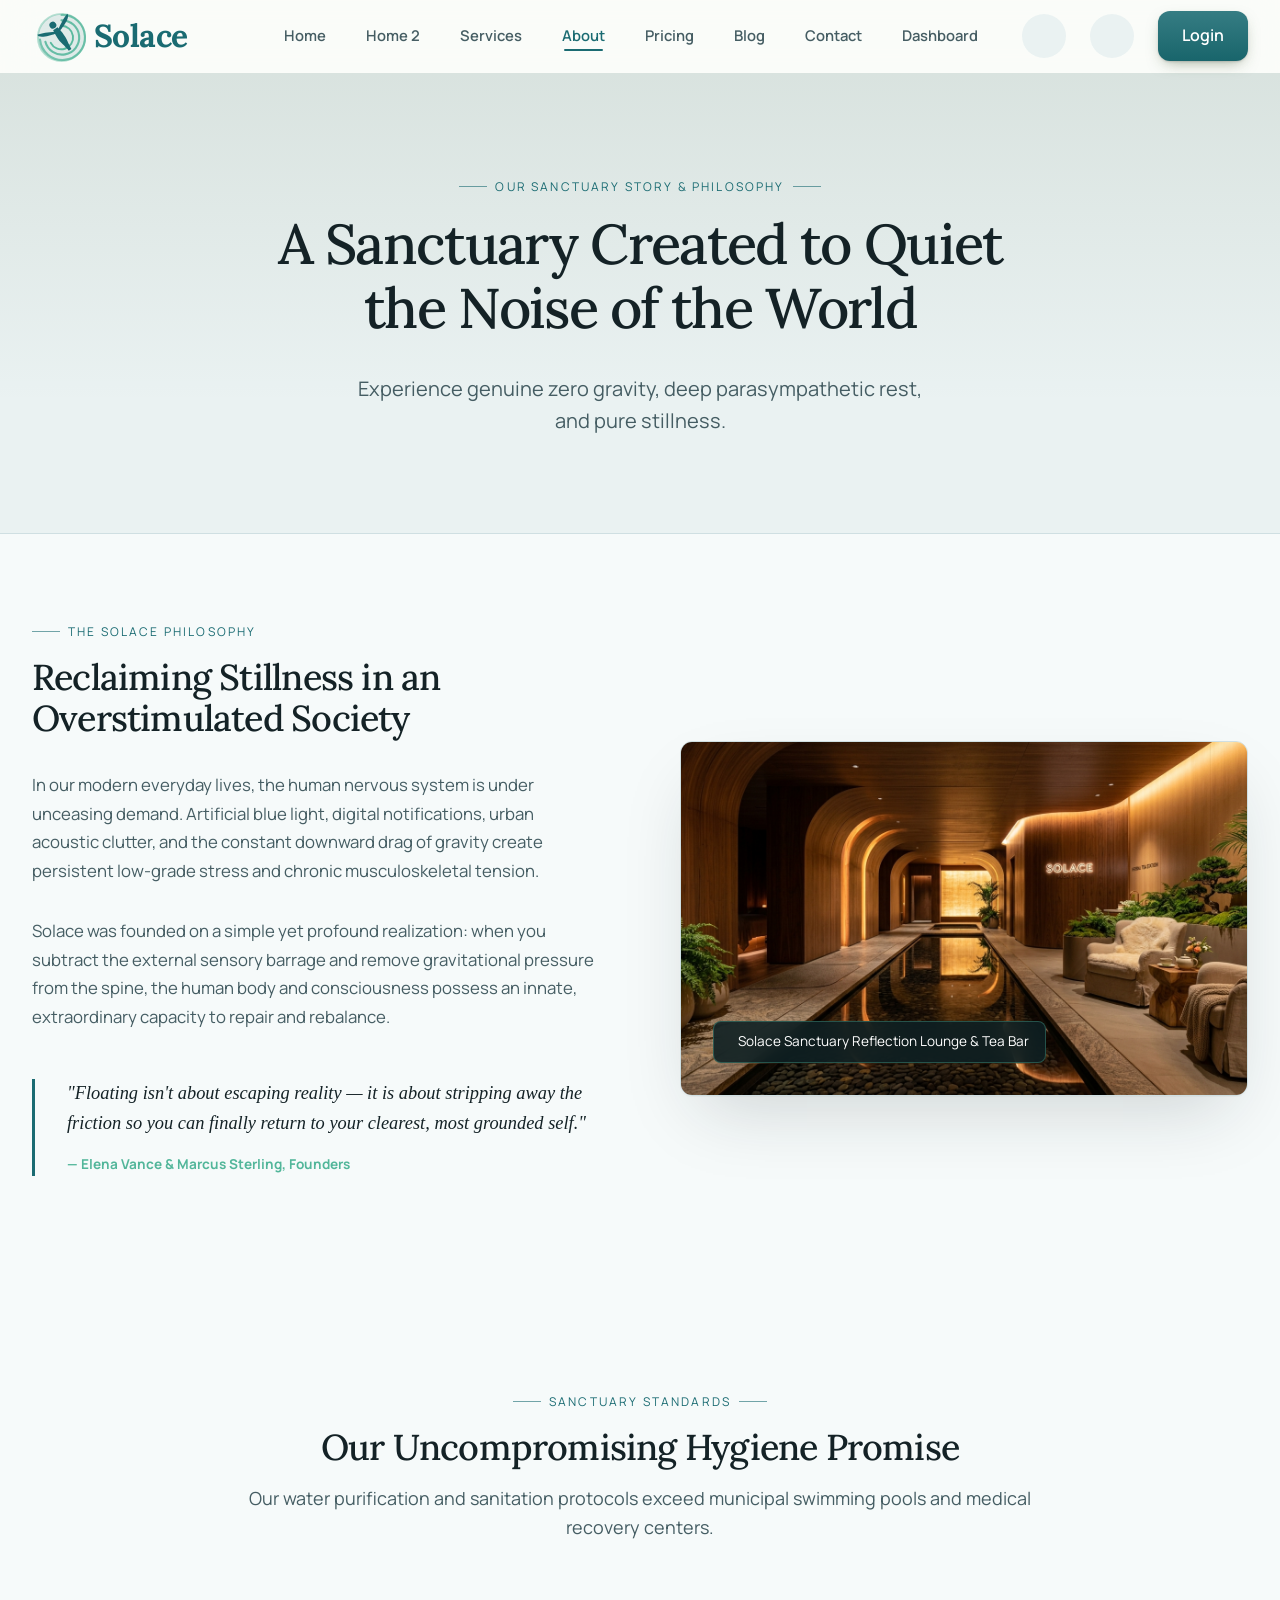
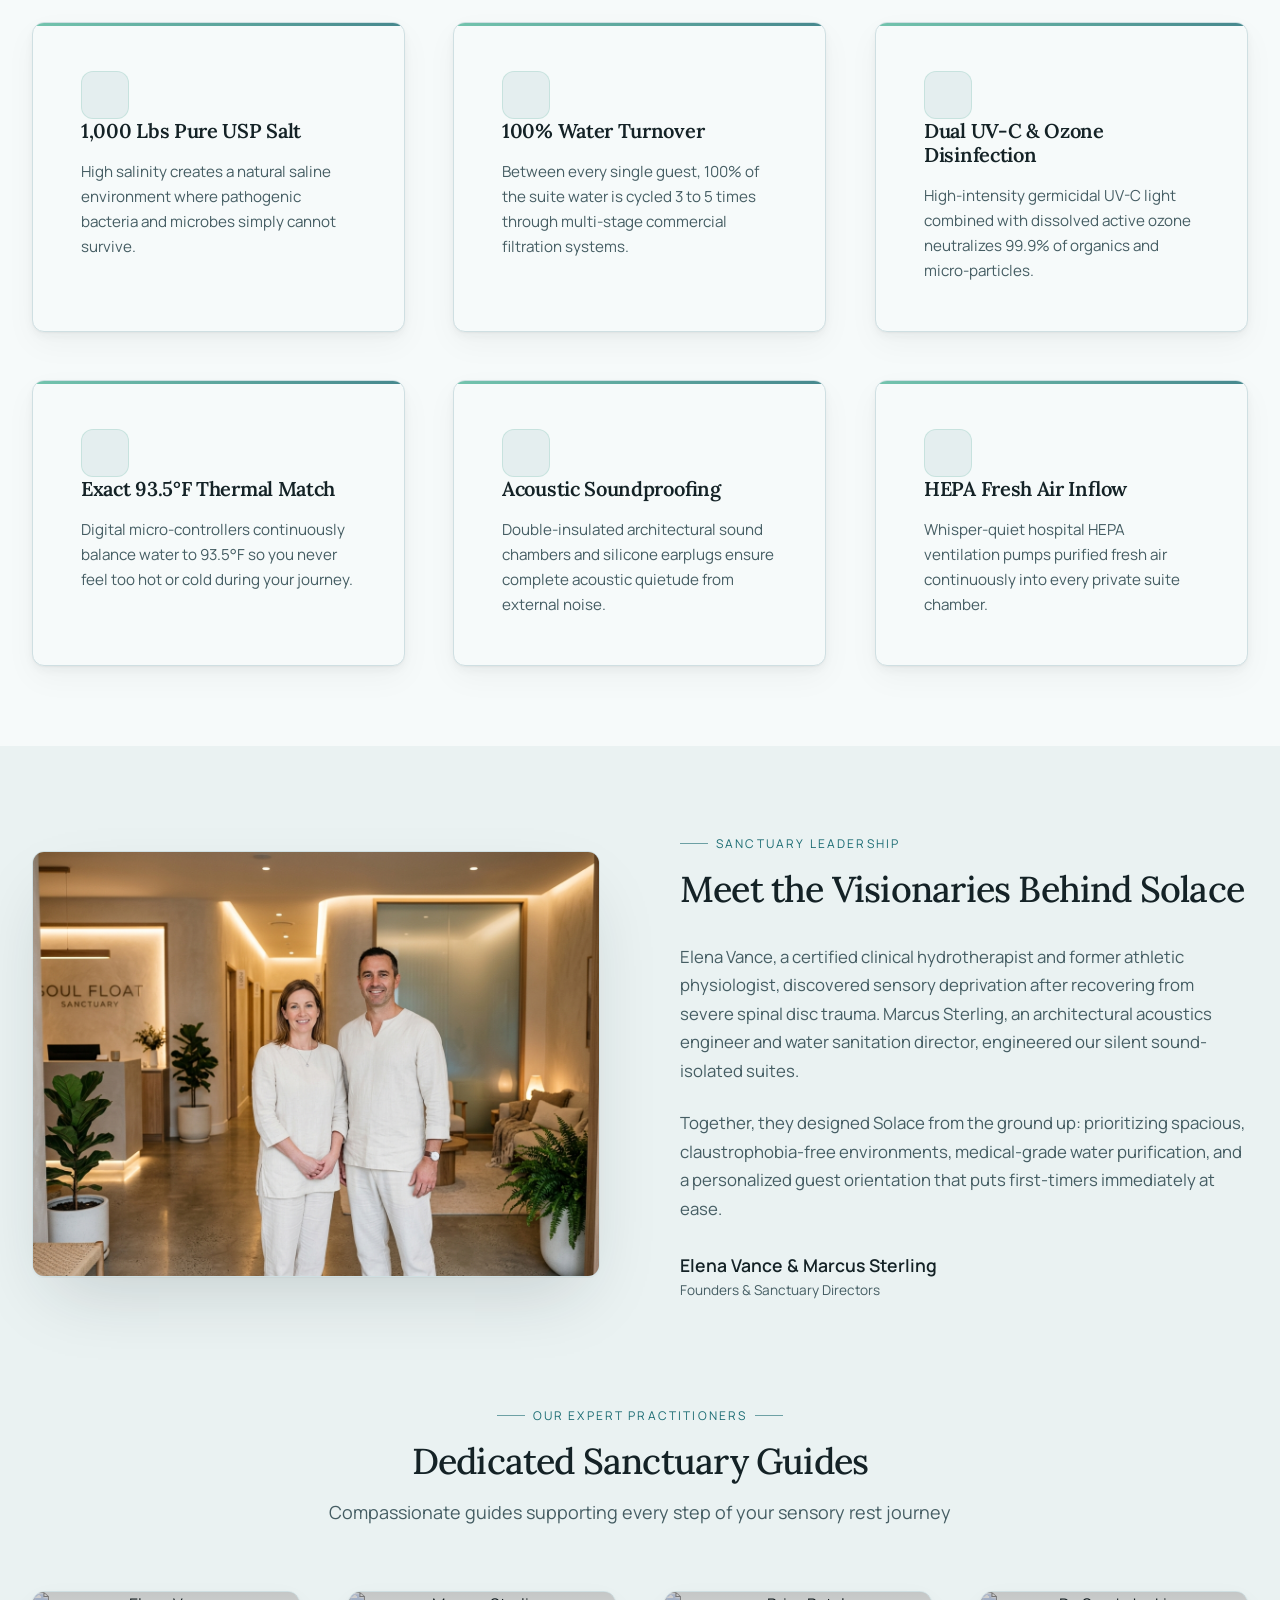
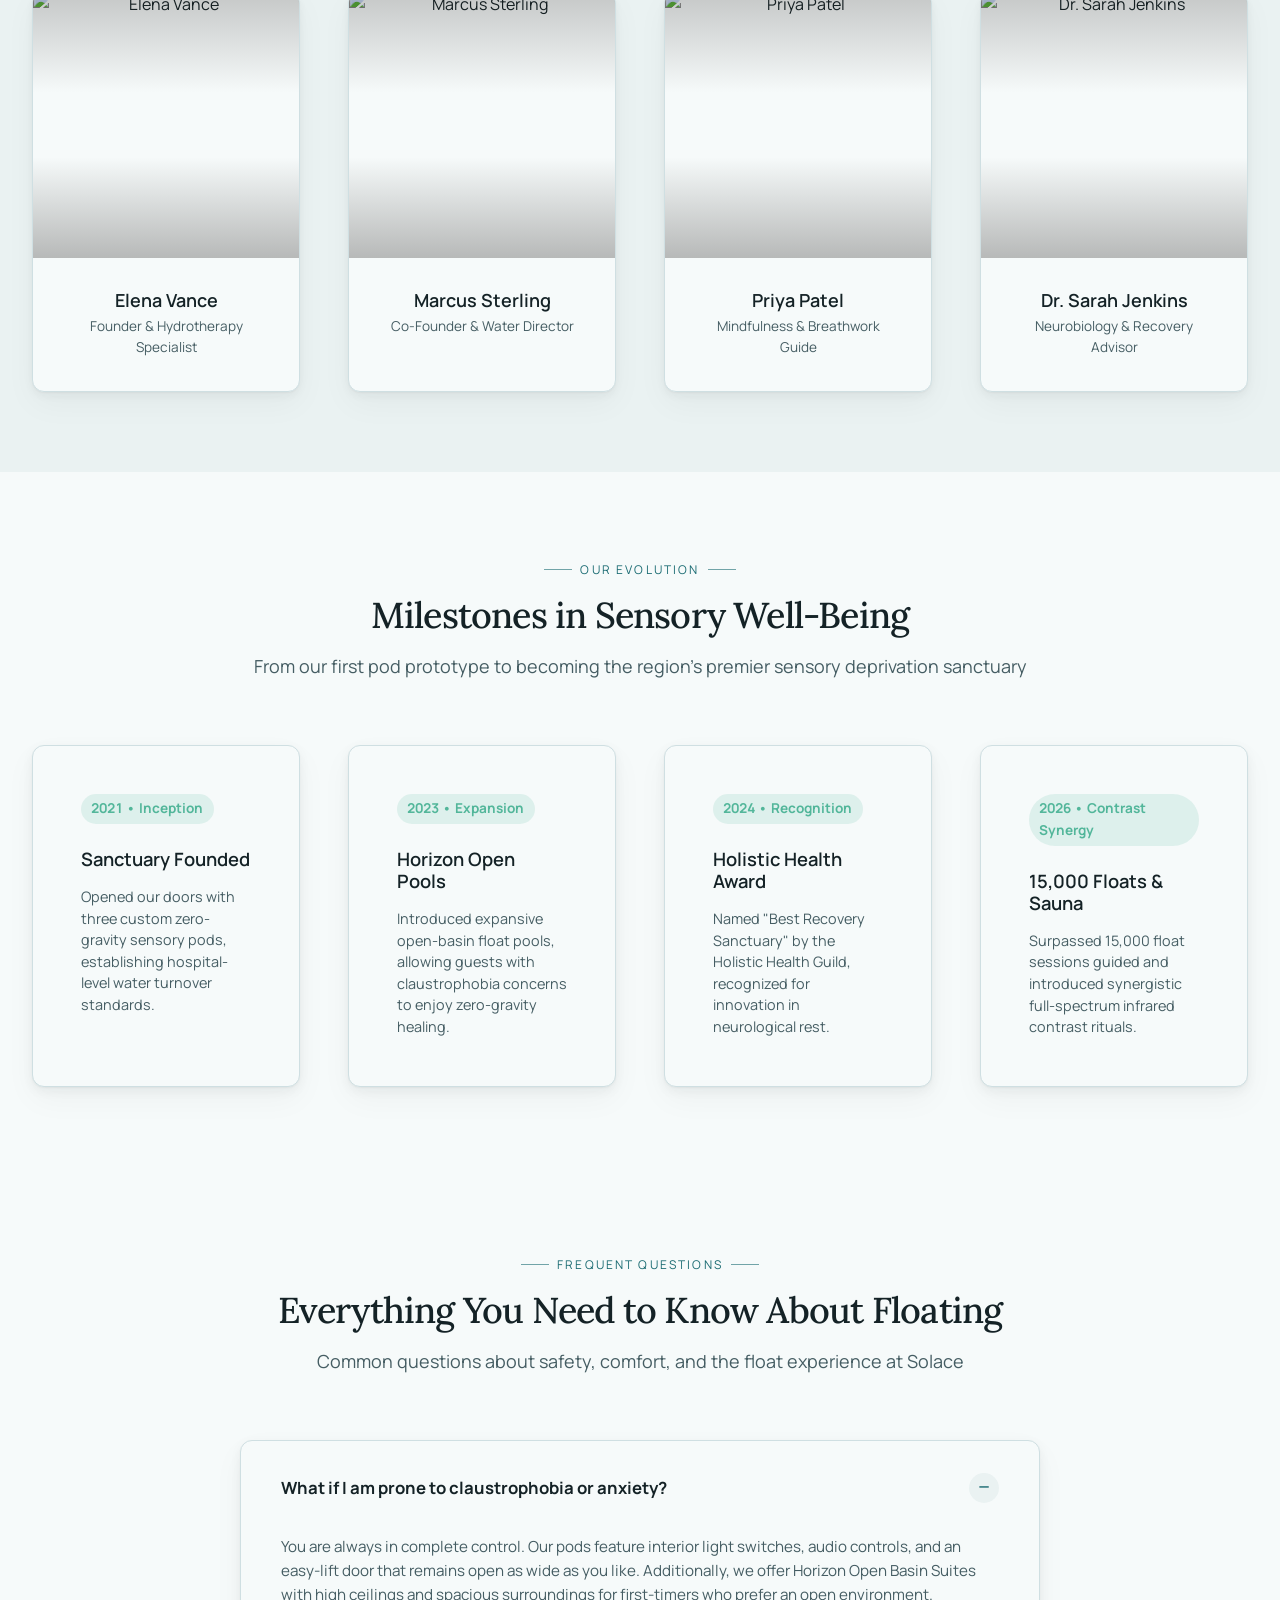
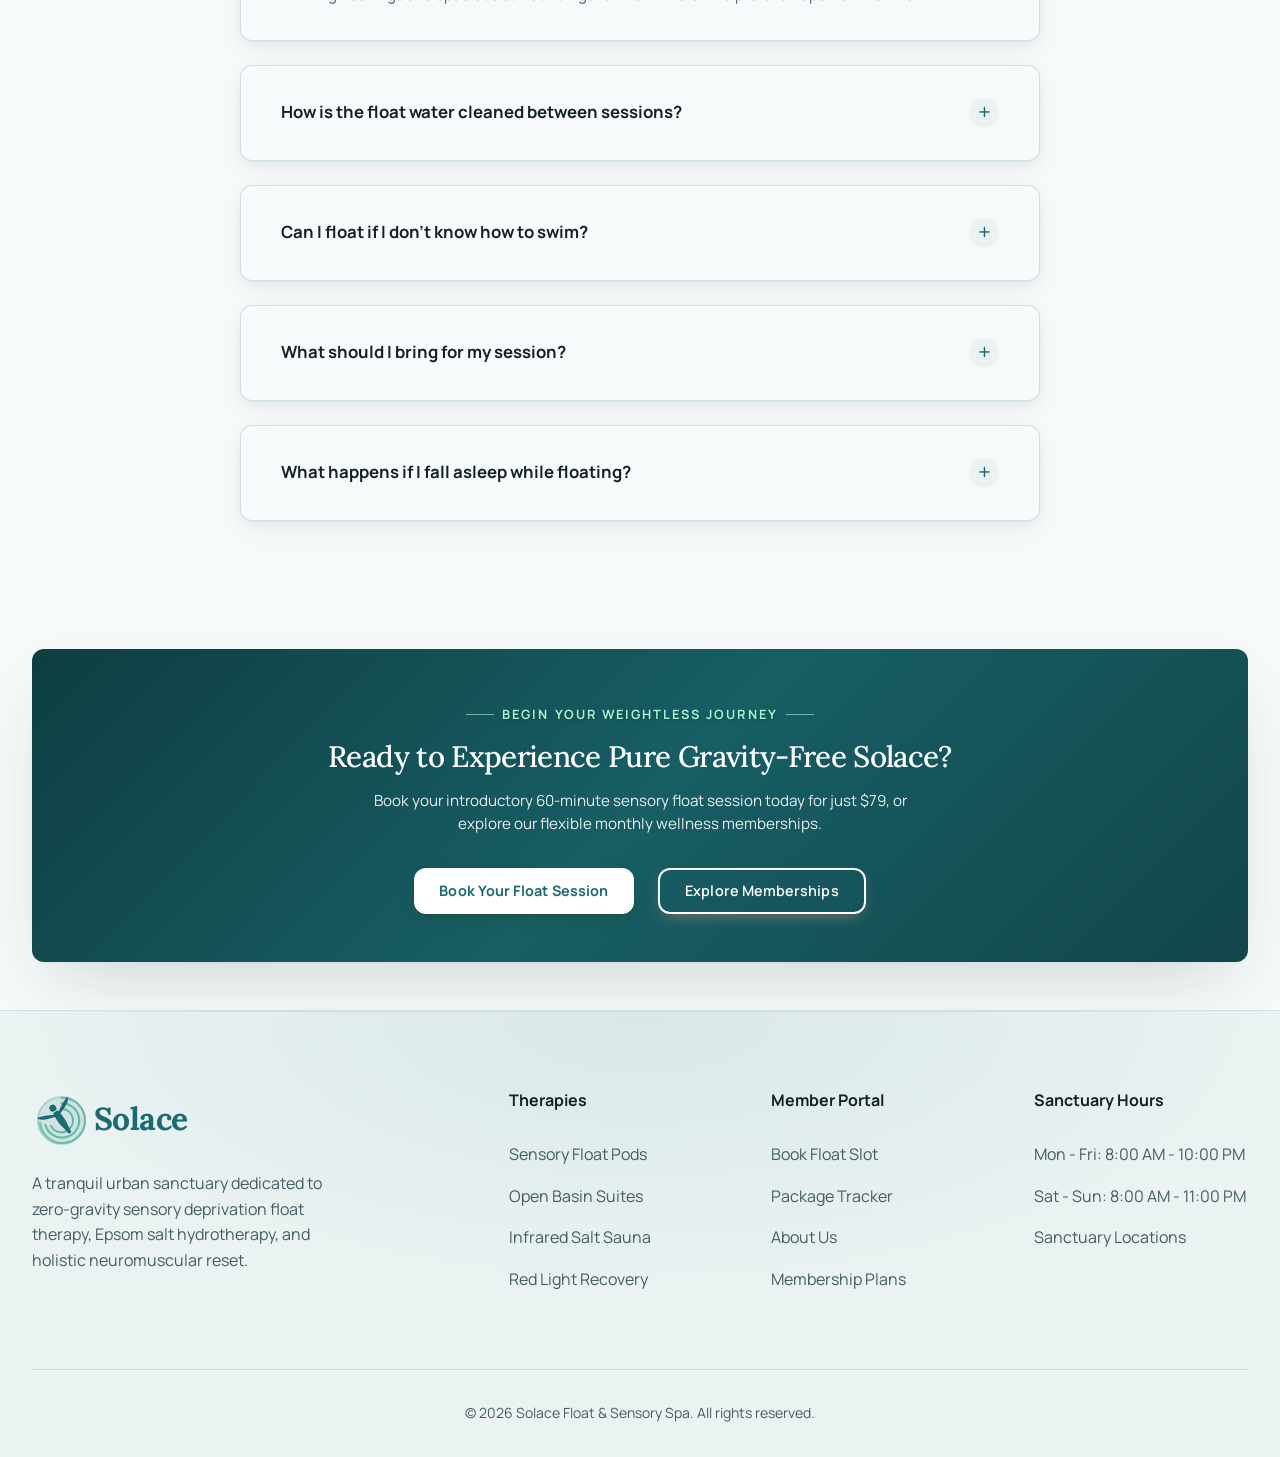
==== commit d7c5788d: "U" ====
--- a/about.html
+++ b/about.html
@@ -805,7 +805,7 @@
 
     <!-- Footer -->
     <footer class="footer">
-        <div class="container footer-container">
+        <div class="container">
             <div class="footer-grid">
                 <div class="footer-brand">
                     <a href="index.html" class="navbar-brand">
@@ -839,14 +839,13 @@
                                 font-weight="700" font-size="34" letter-spacing="-0.5" fill="currentColor">Solace</text>
                         </svg>
                     </a>
-                    <p style="color: var(--color-text-secondary); margin-top: var(--space-4); max-width: 320px;">
-                        A luxury sensory deprivation sanctuary dedicated to neuromuscular release, mental quietude, and
-                        zero-gravity Epsom salt hydrotherapy.
-                    </p>
-                    <div class="footer-socials">
-                        <a href="#" aria-label="Solace Float Spa on Instagram"><i class="ph-fill ph-instagram-logo"></i></a>
-                        <a href="#" aria-label="Solace Float Spa on Facebook"><i class="ph-fill ph-facebook-logo"></i></a>
+                    <p class="footer-desc">A tranquil urban sanctuary dedicated to zero-gravity sensory deprivation
+                        float therapy, Epsom salt hydrotherapy, and holistic neuromuscular reset.</p>
+                    <div
+                        style="display: flex; gap: var(--space-2); font-size: 1.5rem; color: var(--color-text-secondary);">
                         <a href="#" aria-label="Solace Float Spa on X"><i class="ph-fill ph-x-logo"></i></a>
+                        <a href="#"><i class="ph-fill ph-facebook-logo"></i></a>
+                        <a href="#"><i class="ph-fill ph-instagram-logo"></i></a>
                     </div>
                 </div>
 
--- a/assets/css/style.css
+++ b/assets/css/style.css
@@ -1838,6 +1838,20 @@
   .timeline-row:nth-child(even) {
     flex-direction: column;
     gap: var(--space-4);
+  }
+
+  /* Ensure visual panels fill full width when stacked */
+  .timeline-visual {
+    flex: none;
+    width: 100%;
+    min-height: 220px;
+  }
+
+  /* Preserve the fixed height so the absolutely-positioned photo is visible */
+  .timeline-visual.timeline-visual-media {
+    width: 100%;
+    height: 220px;
+    min-height: 220px;
   }
 }
 
